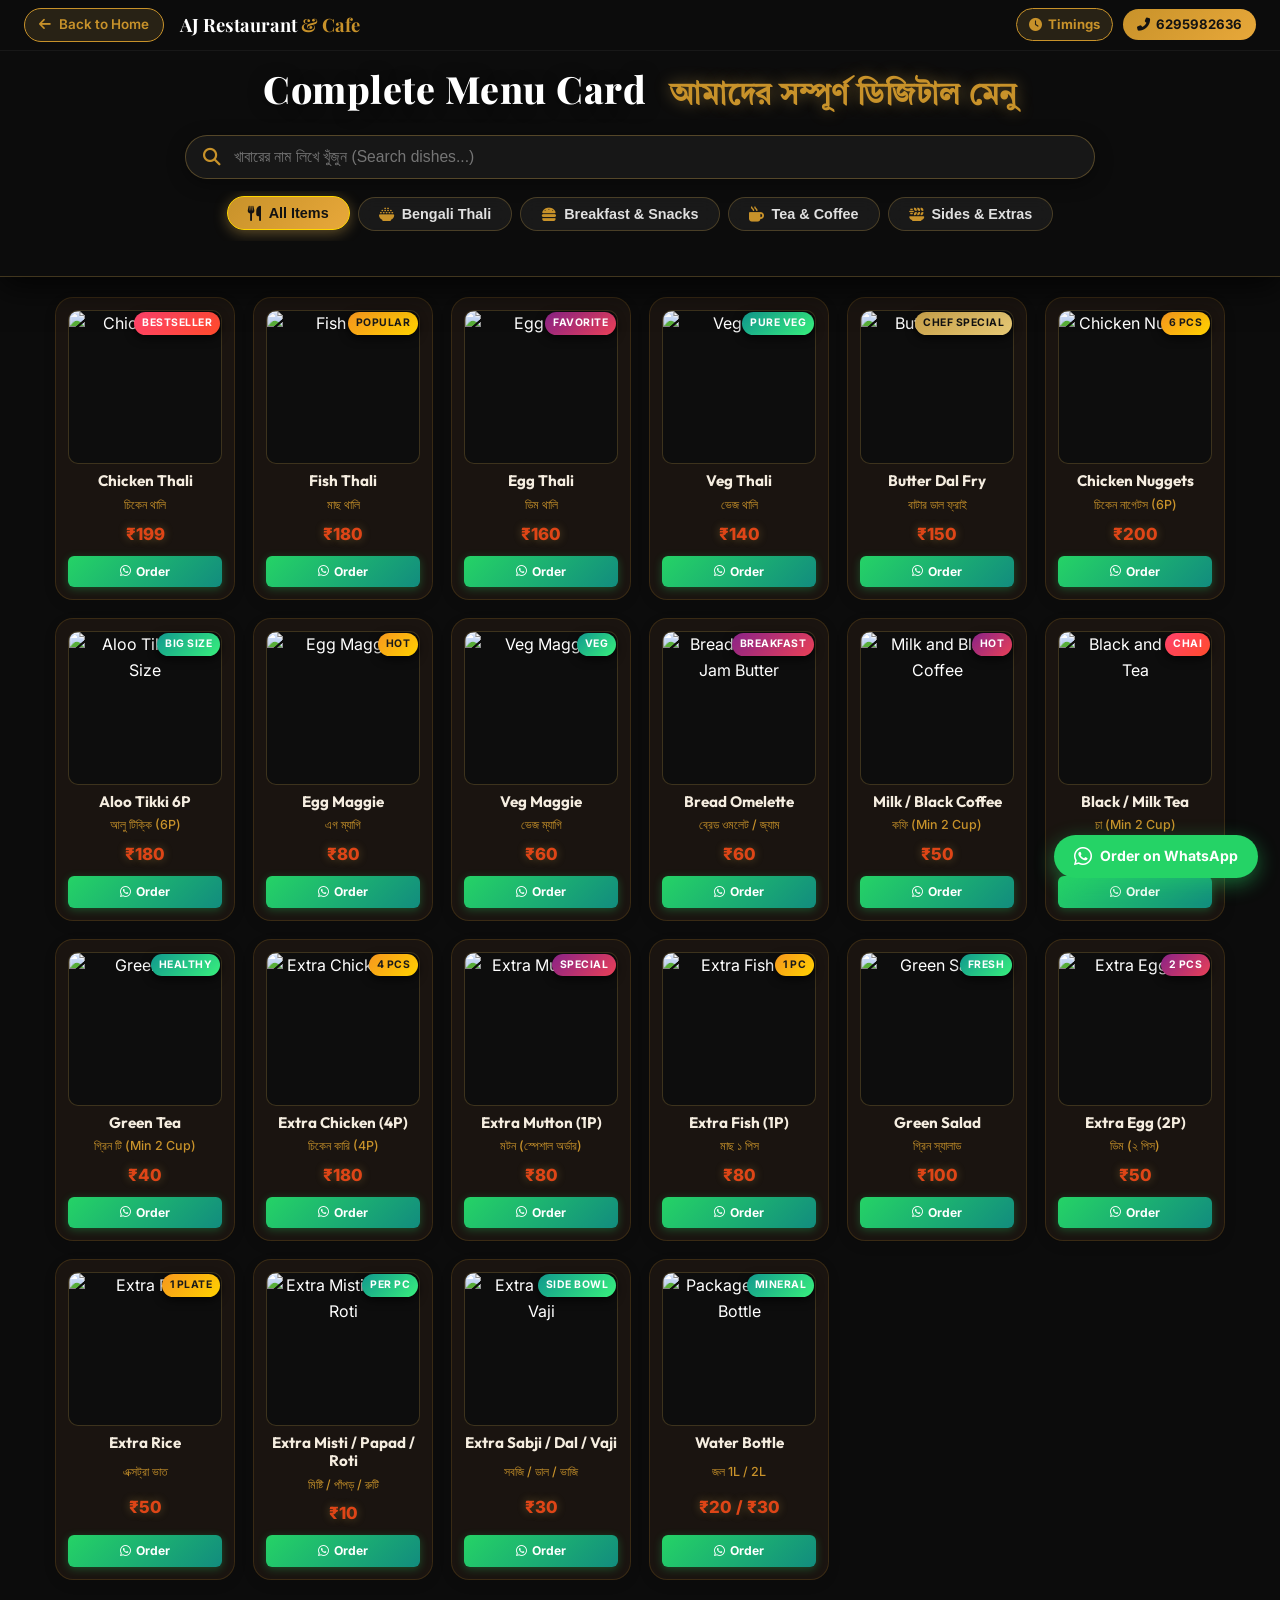
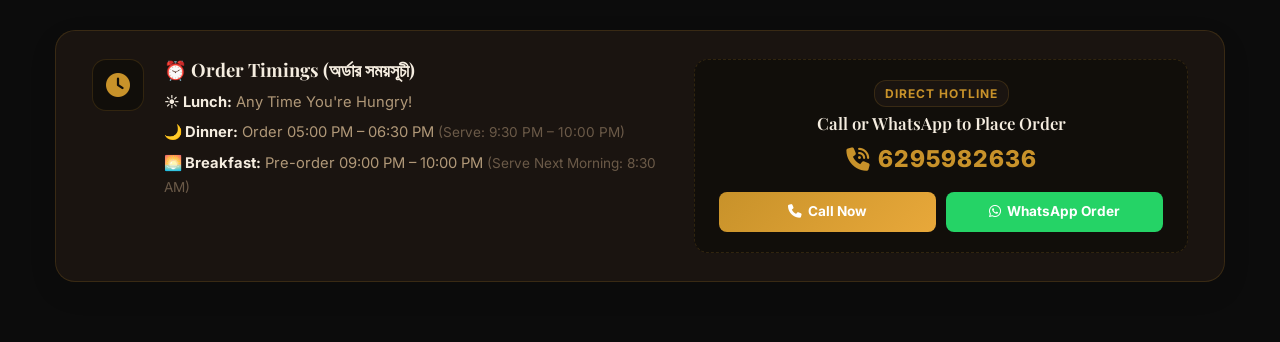
==== menu.html @ 8c66af3e "Update website content and assets - 2026-09-04 11:57:38" ====
﻿<!DOCTYPE html>
<html lang="bn">
<head>
    <meta charset="UTF-8">
    <meta name="viewport" content="width=device-width, initial-scale=1.0">
    <title>Full Menu Card | Mehuli's Kitchen| সম্পূর্ণ মেনু</title>
    
    <!-- Meta Descriptions & SEO -->
    <meta name="description" content="Explore the full digital menu of Mehuli's Kitchen. Bengali Thalis, Snacks, Tea, Coffee, Extras & Direct WhatsApp Ordering.">
    <meta name="theme-color" content="#c9a24b">
    
    <!-- Fonts -->
    <link rel="preconnect" href="https://fonts.googleapis.com">
    <link rel="preconnect" href="https://fonts.gstatic.com" crossorigin>
    <link href="https://fonts.googleapis.com/css2?family=Cinzel:wght@500;700;900&family=Inter:wght@300;400;500;600;700;800&family=Outfit:wght@400;500;600;700;800&family=Playfair+Display:ital,wght@0,600;0,700;0,900;1,600&family=Tiro+Bangla:ital@0;1&display=swap" rel="stylesheet">
    
    <!-- Font Awesome -->
    <link rel="stylesheet" href="https://cdnjs.cloudflare.com/ajax/libs/font-awesome/6.5.1/css/all.min.css">
    
    <!-- Main Style -->
    <link rel="stylesheet" href="styles.css">

    <style>
        /* Specific Styles for Compact Full Menu Page */
        .full-menu-page {
            background-color: #0c0c0c;
            color: #ffffff;
            min-height: 100vh;
        }

        /* Sticky Top Header Container (Nav + Hero + Search + Category Filter Tabs) */
        .sticky-menu-top-container {
            position: sticky;
            top: 0;
            z-index: 1000;
            background: rgba(13, 13, 13, 0.96);
            backdrop-filter: blur(20px);
            -webkit-backdrop-filter: blur(20px);
            border-bottom: 1.5px solid rgba(201, 162, 75, 0.28);
            box-shadow: 0 10px 30px rgba(0, 0, 0, 0.75);
        }

        .full-menu-nav {
            padding: 8px 24px;
            display: flex;
            align-items: center;
            justify-content: space-between;
            border-bottom: 1px solid rgba(255, 255, 255, 0.05);
        }

        .full-menu-nav-left {
            display: flex;
            align-items: center;
            gap: 16px;
        }

        .nav-back-btn {
            display: inline-flex;
            align-items: center;
            gap: 8px;
            background: rgba(201, 162, 75, 0.15);
            border: 1px solid var(--accent-gold);
            color: var(--accent-gold);
            padding: 5px 14px;
            border-radius: 25px;
            text-decoration: none;
            font-weight: 600;
            font-size: 0.84rem;
            transition: all 0.3s ease;
        }

        .nav-back-btn:hover {
            background: var(--accent-gold);
            color: #121212;
            transform: translateX(-3px);
            box-shadow: 0 0 15px rgba(201, 162, 75, 0.5);
        }

        .full-menu-logo-title {
            font-family: 'Playfair Display', serif;
            font-size: 1.15rem;
            font-weight: 700;
            color: #ffffff;
        }

        .full-menu-logo-title span {
            color: var(--accent-gold);
        }

        .full-menu-nav-right {
            display: flex;
            align-items: center;
            gap: 10px;
        }

        .nav-timing-btn {
            display: inline-flex;
            align-items: center;
            gap: 6px;
            background: rgba(201, 162, 75, 0.15);
            border: 1px solid var(--accent-gold);
            color: var(--accent-gold);
            padding: 5px 12px;
            border-radius: 25px;
            text-decoration: none;
            font-weight: 700;
            font-size: 0.82rem;
            transition: all 0.3s ease;
        }

        .nav-timing-btn:hover {
            background: var(--accent-gold);
            color: #121212;
            transform: translateY(-2px);
            box-shadow: 0 0 15px rgba(201, 162, 75, 0.5);
        }

        .nav-call-btn {
            display: inline-flex;
            align-items: center;
            gap: 6px;
            background: linear-gradient(135deg, var(--accent-gold), var(--accent-amber));
            color: #121212;
            padding: 5px 14px;
            border-radius: 25px;
            text-decoration: none;
            font-weight: 700;
            font-size: 0.82rem;
            transition: all 0.3s ease;
        }

        .nav-call-btn:hover {
            transform: translateY(-2px);
            box-shadow: 0 4px 15px rgba(201, 162, 75, 0.5);
        }

        /* Full Menu Hero Header (Enlarged & Prominent) */
        .full-menu-hero {
            text-align: center;
            padding: 14px 20px 10px;
            position: relative;
        }

        .full-menu-hero h1 {
            font-family: 'Playfair Display', serif;
            font-size: 2.35rem;
            font-weight: 800;
            color: #ffffff;
            margin-bottom: 0;
            line-height: 1.25;
            letter-spacing: 0.5px;
            text-shadow: 0 2px 15px rgba(0, 0, 0, 0.5);
        }

        .full-menu-hero h1 .bengali-heading {
            color: var(--accent-gold);
            display: inline-block;
            font-size: 1.85rem;
            margin-left: 14px;
            font-family: 'Tiro Bangla', serif;
            font-weight: 700;
            text-shadow: 0 0 16px rgba(201, 162, 75, 0.45);
        }

        .full-menu-hero p {
            display: none;
        }

        /* Search & Filter Controls (Spacious & Longer) */
        .menu-control-bar {
            max-width: 950px;
            margin: 0 auto;
            padding: 10px 20px 15px;
        }

        .search-box-wrapper {
            position: relative;
            margin-bottom: 12px;
        }

        .search-box-wrapper input {
            width: 100%;
            background: rgba(24, 24, 24, 0.96);
            border: 1.5px solid rgba(201, 162, 75, 0.35);
            padding: 12px 20px 12px 48px;
            border-radius: 30px;
            color: #ffffff;
            font-size: 0.98rem;
            outline: none;
            transition: all 0.3s ease;
            box-shadow: 0 4px 18px rgba(0, 0, 0, 0.4);
        }

        .search-box-wrapper input:focus {
            border-color: var(--accent-gold);
            box-shadow: 0 0 20px rgba(201, 162, 75, 0.45);
            background: rgba(32, 32, 32, 0.98);
        }

        .search-box-wrapper i {
            position: absolute;
            left: 18px;
            top: 50%;
            transform: translateY(-50%);
            color: var(--accent-gold);
            font-size: 1.1rem;
        }

        .menu-category-tabs {
            touch-action: pan-x pan-y;
            overscroll-behavior-x: contain;
            display: flex;
            justify-content: center;
            flex-wrap: wrap;
            gap: 10px;
            margin: 0;
        }

        .menu-tab-btn {
            background: rgba(30, 30, 30, 0.75);
            border: 1.5px solid rgba(201, 162, 75, 0.28);
            color: #e0e0e0;
            padding: 8px 20px;
            border-radius: 25px;
            font-size: 0.9rem;
            font-weight: 600;
            cursor: pointer;
            backdrop-filter: blur(8px);
            transition: all 0.25s ease;
            display: inline-flex;
            align-items: center;
            gap: 8px;
        }

        .menu-tab-btn i {
            color: var(--accent-gold);
            font-size: 0.95rem;
            transition: transform 0.3s ease;
        }

        .menu-tab-btn:hover {
            border-color: var(--accent-gold);
            color: #ffffff;
            background: rgba(201, 162, 75, 0.18);
            transform: translateY(-2px);
            box-shadow: 0 4px 15px rgba(201, 162, 75, 0.25);
        }

        .menu-tab-btn.active {
            background: linear-gradient(135deg, var(--accent-gold), var(--accent-amber));
            border-color: #ffd700;
            color: #121212;
            box-shadow: 0 3px 14px rgba(201, 162, 75, 0.45);
            transform: translateY(-1px);
        }

        .menu-tab-btn.active i {
            color: #121212;
        }

        /* Compact Grid for Full Menu */
        .compact-menu-grid-container {
            max-width: 1200px;
            margin: 20px auto 50px;
            padding: 0 15px;
        }

        .compact-grid {
            display: grid;
            grid-template-columns: repeat(auto-fill, minmax(180px, 1fr));
            gap: 18px;
        }

        /* Food Card styles matching index.html */
        .compact-grid .food-menu-card {
            flex: initial;
            width: 100%;
            animation: floatMenuItem 4.5s ease-in-out infinite alternate;
        }

        .compact-grid .food-menu-card.hidden {
            display: none !important;
        }

        /* No Results Message */
        #no-results-msg {
            text-align: center;
            padding: 50px 20px;
            font-size: 1.1rem;
            color: var(--accent-gold);
            display: none;
            grid-column: 1 / -1;
        }

        /* Floating Order Quick Dial */
        .floating-order-btn {
            position: fixed;
            bottom: 22px;
            right: 22px;
            z-index: 999;
            display: flex;
            align-items: center;
            gap: 8px;
            background: #25D366;
            color: #ffffff;
            padding: 10px 20px;
            border-radius: 35px;
            text-decoration: none;
            font-weight: 700;
            font-size: 0.88rem;
            box-shadow: 0 6px 20px rgba(37, 211, 102, 0.45);
            transition: all 0.3s ease;
            animation: pulseOrderBtn 2.5s infinite;
        }

        .floating-order-btn:hover {
            background: #1ebc59;
            transform: scale(1.06);
            box-shadow: 0 8px 25px rgba(37, 211, 102, 0.65);
        }

        @keyframes pulseOrderBtn {
            0%, 100% { transform: scale(1); }
            50% { transform: scale(1.04); }
        }

        @media (max-width: 600px) {
            .full-menu-nav {
                padding: 8px 12px;
            }
            .nav-back-btn span {
                display: none;
            }
            .full-menu-logo-title {
                font-size: 1.05rem;
            }
            .nav-timing-btn {
                padding: 4px 8px;
                font-size: 0.76rem;
            }
            .nav-timing-btn span {
                display: none;
            }
            .nav-call-btn {
                padding: 4px 10px;
                font-size: 0.76rem;
            }
            .full-menu-hero {
                padding: 10px 10px 4px;
            }
            .full-menu-hero h1 {
                font-size: 1.65rem;
            }
            .full-menu-hero h1 .bengali-heading {
                font-size: 1.35rem;
                display: block;
                margin-left: 0;
                margin-top: 4px;
            }
            .menu-control-bar {
                padding: 6px 12px 10px;
            }
            .search-box-wrapper {
                margin-bottom: 8px;
            }
            .search-box-wrapper input {
                padding: 9px 16px 9px 38px;
                font-size: 0.88rem;
                border-radius: 25px;
            }
            .search-box-wrapper i {
                left: 14px;
                font-size: 0.95rem;
            }
            .menu-category-tabs {
            touch-action: pan-x pan-y;
            overscroll-behavior-x: contain;
                gap: 6px;
                overflow-x: auto;
                flex-wrap: nowrap;
                justify-content: flex-start;
                padding-bottom: 4px;
                -webkit-overflow-scrolling: touch;
            }
            .menu-tab-btn {
                padding: 6px 14px;
                font-size: 0.8rem;
                border-radius: 20px;
                white-space: nowrap;
                flex-shrink: 0;
            }
            .compact-grid {
                grid-template-columns: repeat(2, 1fr);
                gap: 10px;
            }
            .compact-grid .food-menu-card {
                padding: 8px;
            }
            .food-title {
                font-size: 0.86rem;
            }
            .bengali-title {
                font-size: 0.72rem;
            }
            .food-price {
                font-size: 0.95rem;
            }
            .food-order-btn {
                padding: 5px 8px;
                font-size: 0.72rem;
            }
        }
    </style>
</head>
<body class="full-menu-page">

    <!-- Sticky Top Header (Navbar + Hero Title + Search Box + Filter Tabs) -->
    <div class="sticky-menu-top-container">
        <!-- Top Navigation Bar -->
        <nav class="full-menu-nav">
            <div class="full-menu-nav-left">
                <a href="index.html" class="nav-back-btn" title="Go back to Home Page">
                    <i class="fas fa-arrow-left"></i> <span>Back to Home</span>
                </a>
                <div class="full-menu-logo-title">
                    AJ Restaurant <span>& Cafe</span>
                </div>
            </div>
            <div class="full-menu-nav-right">
                <a href="#order-timings" class="nav-timing-btn" id="nav-timing-toggle-btn" title="Order Timings (অর্ডার সময়সূচী)">
                    <i class="fas fa-clock" id="nav-timing-icon"></i> <span id="nav-timing-text">Timings</span>
                </a>
                <a href="tel:6295982636" class="nav-call-btn">
                    <i class="fas fa-phone-alt"></i> <span>6295982636</span>
                </a>
            </div>
        </nav>

        <!-- Hero Header -->
        <header class="full-menu-hero">
            <h1>Complete Menu Card <span class="bengali-heading">আমাদের সম্পূর্ণ ডিজিটাল মেনু</span></h1>
        </header>

        <!-- Search Bar & Category Filter Tabs -->
        <div class="menu-control-bar">
            <div class="search-box-wrapper">
                <i class="fas fa-search"></i>
                <input type="text" id="menu-search-input" placeholder="খাবারের নাম লিখে খুঁজুন (Search dishes...)" autocomplete="off">
            </div>

            <div class="menu-category-tabs">
                <button class="menu-tab-btn active" data-category="all">
                    <i class="fas fa-utensils"></i> All Items
                </button>
                <button class="menu-tab-btn" data-category="thali">
                    <i class="fas fa-bowl-rice"></i> Bengali Thali
                </button>
                <button class="menu-tab-btn" data-category="snacks">
                    <i class="fas fa-burger"></i> Breakfast & Snacks
                </button>
                <button class="menu-tab-btn" data-category="beverages">
                    <i class="fas fa-mug-hot"></i> Tea & Coffee
                </button>
                <button class="menu-tab-btn" data-category="extras">
                    <i class="fas fa-plate-wheat"></i> Sides & Extras
                </button>
            </div>
        </div>
    </div>

    <!-- Compact Full Menu Grid -->
    <main class="compact-menu-grid-container">
        <div class="compact-grid" id="full-menu-grid">

            <!-- 1. Chicken Thali -->
            <div class="food-menu-card" data-category="thali" data-keywords="chicken thali murgi murgir mangsho rice dal sabji thali">
                <div class="food-card-badge bestseller">Bestseller</div>
                <div class="food-card-img-box">
                    <img src="assets/menu_chicken_thali.webp" alt="Chicken Thali" loading="lazy">
                </div>
                <div class="food-card-body">
                    <h3 class="food-title">Chicken Thali</h3>
                    <span class="bengali-title">চিকেন থালি</span>
                    <span class="food-price">₹199</span>
                    <a href="https://wa.me/919804780618?text=Hi%20AJ%20Restaurant,%20I%20want%20to%20order%20Chicken%20Thali%20(₹199)" target="_blank" class="food-order-btn">
                        <i class="fab fa-whatsapp"></i> Order
                    </a>
                </div>
            </div>

            <!-- 2. Fish Thali -->
            <div class="food-menu-card" data-category="thali" data-keywords="fish thali macher thali mach jhol rui katla rice dal thali">
                <div class="food-card-badge popular">Popular</div>
                <div class="food-card-img-box">
                    <img src="assets/menu_fish_thali.webp" alt="Fish Thali" loading="lazy">
                </div>
                <div class="food-card-body">
                    <h3 class="food-title">Fish Thali</h3>
                    <span class="bengali-title">মাছ থালি</span>
                    <span class="food-price">₹180</span>
                    <a href="https://wa.me/919804780618?text=Hi%20AJ%20Restaurant,%20I%20want%20to%20order%20Fish%20Thali%20(₹180)" target="_blank" class="food-order-btn">
                        <i class="fab fa-whatsapp"></i> Order
                    </a>
                </div>
            </div>

            <!-- 3. Egg Thali -->
            <div class="food-menu-card" data-category="thali" data-keywords="egg thali dimer thali dim kosha rice dal thali">
                <div class="food-card-badge special">Favorite</div>
                <div class="food-card-img-box">
                    <img src="assets/menu_egg_thali.webp" alt="Egg Thali" loading="lazy">
                </div>
                <div class="food-card-body">
                    <h3 class="food-title">Egg Thali</h3>
                    <span class="bengali-title">ডিম থালি</span>
                    <span class="food-price">₹160</span>
                    <a href="https://wa.me/919804780618?text=Hi%20AJ%20Restaurant,%20I%20want%20to%20order%20Egg%20Thali%20(₹160)" target="_blank" class="food-order-btn">
                        <i class="fab fa-whatsapp"></i> Order
                    </a>
                </div>
            </div>

            <!-- 4. Veg Thali -->
            <div class="food-menu-card" data-category="thali" data-keywords="veg thali niramish thali paneer dal sabji rice mishti doi">
                <div class="food-card-badge pure-veg">Pure Veg</div>
                <div class="food-card-img-box">
                    <img src="assets/menu_veg_thali.webp" alt="Veg Thali" loading="lazy">
                </div>
                <div class="food-card-body">
                    <h3 class="food-title">Veg Thali</h3>
                    <span class="bengali-title">ভেজ থালি</span>
                    <span class="food-price">₹140</span>
                    <a href="https://wa.me/919804780618?text=Hi%20AJ%20Restaurant,%20I%20want%20to%20order%20Veg%20Thali%20(₹140)" target="_blank" class="food-order-btn">
                        <i class="fab fa-whatsapp"></i> Order
                    </a>
                </div>
            </div>

            <!-- 5. Butter Dal Fry -->
            <div class="food-menu-card" data-category="extras" data-keywords="butter dal fry yellow dal tadka veg">
                <div class="food-card-badge chef">Chef Special</div>
                <div class="food-card-img-box">
                    <img src="assets/menu_butter_dal_fry.webp" alt="Butter Dal Fry" loading="lazy">
                </div>
                <div class="food-card-body">
                    <h3 class="food-title">Butter Dal Fry</h3>
                    <span class="bengali-title">বাটার ডাল ফ্রাই</span>
                    <span class="food-price">₹150</span>
                    <a href="https://wa.me/919804780618?text=Hi%20AJ%20Restaurant,%20I%20want%20to%20order%20Butter%20Dal%20Fry%20(₹150)" target="_blank" class="food-order-btn">
                        <i class="fab fa-whatsapp"></i> Order
                    </a>
                </div>
            </div>

            <!-- 6. Chicken Nuggets (6P) -->
            <div class="food-menu-card" data-category="snacks" data-keywords="chicken nuggets 6p fried snacks non-veg">
                <div class="food-card-badge popular">6 Pcs</div>
                <div class="food-card-img-box">
                    <img src="assets/menu_chicken_nuggets.webp" alt="Chicken Nuggets" loading="lazy">
                </div>
                <div class="food-card-body">
                    <h3 class="food-title">Chicken Nuggets</h3>
                    <span class="bengali-title">চিকেন নাগেটস (6P)</span>
                    <span class="food-price">₹200</span>
                    <a href="https://wa.me/919804780618?text=Hi%20AJ%20Restaurant,%20I%20want%20to%20order%20Chicken%20Nuggets%20(₹200)" target="_blank" class="food-order-btn">
                        <i class="fab fa-whatsapp"></i> Order
                    </a>
                </div>
            </div>

            <!-- 7. Aloo Tikki Big Size (6P) -->
            <div class="food-menu-card" data-category="snacks" data-keywords="aloo tikki potato cutlet snacks big size veg">
                <div class="food-card-badge pure-veg">Big Size</div>
                <div class="food-card-img-box">
                    <img src="assets/menu_aloo_tikki.webp" alt="Aloo Tikki Big Size" loading="lazy">
                </div>
                <div class="food-card-body">
                    <h3 class="food-title">Aloo Tikki 6P</h3>
                    <span class="bengali-title">আলু টিক্কি (6P)</span>
                    <span class="food-price">₹180</span>
                    <a href="https://wa.me/919804780618?text=Hi%20AJ%20Restaurant,%20I%20want%20to%20order%20Aloo%20Tikki%20(₹180)" target="_blank" class="food-order-btn">
                        <i class="fab fa-whatsapp"></i> Order
                    </a>
                </div>
            </div>

            <!-- 8. Egg Maggie -->
            <div class="food-menu-card" data-category="snacks" data-keywords="egg maggie noodles masala snacks">
                <div class="food-card-badge popular">Hot</div>
                <div class="food-card-img-box">
                    <img src="assets/menu_egg_maggie.webp" alt="Egg Maggie" loading="lazy">
                </div>
                <div class="food-card-body">
                    <h3 class="food-title">Egg Maggie</h3>
                    <span class="bengali-title">এগ ম্যাগি</span>
                    <span class="food-price">₹80</span>
                    <a href="https://wa.me/919804780618?text=Hi%20AJ%20Restaurant,%20I%20want%20to%20order%20Egg%20Maggie%20(₹80)" target="_blank" class="food-order-btn">
                        <i class="fab fa-whatsapp"></i> Order
                    </a>
                </div>
            </div>

            <!-- 9. Veg Maggie -->
            <div class="food-menu-card" data-category="snacks" data-keywords="veg maggie masala noodles snacks vegetarian">
                <div class="food-card-badge pure-veg">Veg</div>
                <div class="food-card-img-box">
                    <img src="assets/menu_egg_maggie.webp" alt="Veg Maggie" loading="lazy">
                </div>
                <div class="food-card-body">
                    <h3 class="food-title">Veg Maggie</h3>
                    <span class="bengali-title">ভেজ ম্যাগি</span>
                    <span class="food-price">₹60</span>
                    <a href="https://wa.me/919804780618?text=Hi%20AJ%20Restaurant,%20I%20want%20to%20order%20Veg%20Maggie%20(₹60)" target="_blank" class="food-order-btn">
                        <i class="fab fa-whatsapp"></i> Order
                    </a>
                </div>
            </div>

            <!-- 10. Bread Omelette / Jam / Butter -->
            <div class="food-menu-card" data-category="snacks" data-keywords="bread omelette jam butter breakfast toast egg">
                <div class="food-card-badge special">Breakfast</div>
                <div class="food-card-img-box">
                    <img src="assets/menu6.webp" alt="Bread Omelette Jam Butter" loading="lazy">
                </div>
                <div class="food-card-body">
                    <h3 class="food-title">Bread Omelette</h3>
                    <span class="bengali-title">ব্রেড ওমলেট / জ্যাম</span>
                    <span class="food-price">₹60</span>
                    <a href="https://wa.me/919804780618?text=Hi%20AJ%20Restaurant,%20I%20want%20to%20order%20Bread%20Omelette%20(₹60)" target="_blank" class="food-order-btn">
                        <i class="fab fa-whatsapp"></i> Order
                    </a>
                </div>
            </div>

            <!-- 11. Milk / Black Coffee -->
            <div class="food-menu-card" data-category="beverages" data-keywords="coffee milk coffee black coffee hot drink beverages espresso">
                <div class="food-card-badge special">Hot</div>
                <div class="food-card-img-box">
                    <img src="assets/menu_tea_coffee.webp" alt="Milk and Black Coffee" loading="lazy">
                </div>
                <div class="food-card-body">
                    <h3 class="food-title">Milk / Black Coffee</h3>
                    <span class="bengali-title">কফি (Min 2 Cup)</span>
                    <span class="food-price">₹50</span>
                    <a href="https://wa.me/919804780618?text=Hi%20AJ%20Restaurant,%20I%20want%20to%20order%20Coffee" target="_blank" class="food-order-btn">
                        <i class="fab fa-whatsapp"></i> Order
                    </a>
                </div>
            </div>

            <!-- 12. Black / Milk Tea -->
            <div class="food-menu-card" data-category="beverages" data-keywords="tea chai milk tea black tea masala chai beverage">
                <div class="food-card-badge bestseller">Chai</div>
                <div class="food-card-img-box">
                    <img src="assets/menu_tea_coffee.webp" alt="Black and Milk Tea" loading="lazy">
                </div>
                <div class="food-card-body">
                    <h3 class="food-title">Black / Milk Tea</h3>
                    <span class="bengali-title">চা (Min 2 Cup)</span>
                    <span class="food-price">₹25</span>
                    <a href="https://wa.me/919804780618?text=Hi%20AJ%20Restaurant,%20I%20want%20to%20order%20Tea" target="_blank" class="food-order-btn">
                        <i class="fab fa-whatsapp"></i> Order
                    </a>
                </div>
            </div>

            <!-- 13. Green Tea -->
            <div class="food-menu-card" data-category="beverages" data-keywords="green tea healthy detox hot beverage">
                <div class="food-card-badge pure-veg">Healthy</div>
                <div class="food-card-img-box">
                    <img src="assets/menu_tea_coffee.webp" alt="Green Tea" loading="lazy">
                </div>
                <div class="food-card-body">
                    <h3 class="food-title">Green Tea</h3>
                    <span class="bengali-title">গ্রিন টি (Min 2 Cup)</span>
                    <span class="food-price">₹40</span>
                    <a href="https://wa.me/919804780618?text=Hi%20AJ%20Restaurant,%20I%20want%20to%20order%20Green%20Tea" target="_blank" class="food-order-btn">
                        <i class="fab fa-whatsapp"></i> Order
                    </a>
                </div>
            </div>

            <!-- 14. Extra Chicken (4P) -->
            <div class="food-menu-card" data-category="extras" data-keywords="extra chicken 4p murgir mangsho chicken curry side non-veg">
                <div class="food-card-badge popular">4 Pcs</div>
                <div class="food-card-img-box">
                    <img src="assets/menu_chicken_thali.webp" alt="Extra Chicken 4P" loading="lazy">
                </div>
                <div class="food-card-body">
                    <h3 class="food-title">Extra Chicken (4P)</h3>
                    <span class="bengali-title">চিকেন কারি (4P)</span>
                    <span class="food-price">₹180</span>
                    <a href="https://wa.me/919804780618?text=Hi%20AJ%20Restaurant,%20I%20want%20to%20order%20Extra%20Chicken%204P%20(₹180)" target="_blank" class="food-order-btn">
                        <i class="fab fa-whatsapp"></i> Order
                    </a>
                </div>
            </div>

            <!-- 15. Extra Mutton (1P - Special Order) -->
            <div class="food-menu-card" data-category="extras" data-keywords="extra mutton 1p khasi mangsho mutton kosha special non-veg">
                <div class="food-card-badge special">Special</div>
                <div class="food-card-img-box">
                    <img src="assets/menu3.webp" alt="Extra Mutton 1P" loading="lazy">
                </div>
                <div class="food-card-body">
                    <h3 class="food-title">Extra Mutton (1P)</h3>
                    <span class="bengali-title">মটন (স্পেশাল অর্ডার)</span>
                    <span class="food-price">₹80</span>
                    <a href="https://wa.me/919804780618?text=Hi%20AJ%20Restaurant,%20I%20want%20to%20order%20Extra%20Mutton%20(₹80)" target="_blank" class="food-order-btn">
                        <i class="fab fa-whatsapp"></i> Order
                    </a>
                </div>
            </div>

            <!-- 16. Extra Fish (1P) -->
            <div class="food-menu-card" data-category="extras" data-keywords="extra fish 1p macher jhol rui katla side non-veg">
                <div class="food-card-badge popular">1 Pc</div>
                <div class="food-card-img-box">
                    <img src="assets/menu_fish_thali.webp" alt="Extra Fish 1P" loading="lazy">
                </div>
                <div class="food-card-body">
                    <h3 class="food-title">Extra Fish (1P)</h3>
                    <span class="bengali-title">মাছ ১ পিস</span>
                    <span class="food-price">₹80</span>
                    <a href="https://wa.me/919804780618?text=Hi%20AJ%20Restaurant,%20I%20want%20to%20order%20Extra%20Fish%20(₹80)" target="_blank" class="food-order-btn">
                        <i class="fab fa-whatsapp"></i> Order
                    </a>
                </div>
            </div>

            <!-- 17. Green Salad -->
            <div class="food-menu-card" data-category="extras" data-keywords="green salad cucumber tomato onion lemon salad veg">
                <div class="food-card-badge pure-veg">Fresh</div>
                <div class="food-card-img-box">
                    <img src="assets/menu_veg_thali.webp" alt="Green Salad" loading="lazy">
                </div>
                <div class="food-card-body">
                    <h3 class="food-title">Green Salad</h3>
                    <span class="bengali-title">গ্রিন স্যালাড</span>
                    <span class="food-price">₹100</span>
                    <a href="https://wa.me/919804780618?text=Hi%20AJ%20Restaurant,%20I%20want%20to%20order%20Green%20Salad%20(₹100)" target="_blank" class="food-order-btn">
                        <i class="fab fa-whatsapp"></i> Order
                    </a>
                </div>
            </div>

            <!-- 18. Extra Egg (2P) -->
            <div class="food-menu-card" data-category="extras" data-keywords="extra egg 2p dim egg curry side non-veg">
                <div class="food-card-badge special">2 Pcs</div>
                <div class="food-card-img-box">
                    <img src="assets/menu_egg_thali.webp" alt="Extra Egg 2P" loading="lazy">
                </div>
                <div class="food-card-body">
                    <h3 class="food-title">Extra Egg (2P)</h3>
                    <span class="bengali-title">ডিম (২ পিস)</span>
                    <span class="food-price">₹50</span>
                    <a href="https://wa.me/919804780618?text=Hi%20AJ%20Restaurant,%20I%20want%20to%20order%20Extra%20Egg%202P%20(₹50)" target="_blank" class="food-order-btn">
                        <i class="fab fa-whatsapp"></i> Order
                    </a>
                </div>
            </div>

            <!-- 19. Extra Rice -->
            <div class="food-menu-card" data-category="extras" data-keywords="extra rice bhat rice portion veg side">
                <div class="food-card-badge popular">1 Plate</div>
                <div class="food-card-img-box">
                    <img src="assets/menu_veg_thali.webp" alt="Extra Rice" loading="lazy">
                </div>
                <div class="food-card-body">
                    <h3 class="food-title">Extra Rice</h3>
                    <span class="bengali-title">এক্সট্রা ভাত</span>
                    <span class="food-price">₹50</span>
                    <a href="https://wa.me/919804780618?text=Hi%20AJ%20Restaurant,%20I%20want%20to%20order%20Extra%20Rice%20(₹50)" target="_blank" class="food-order-btn">
                        <i class="fab fa-whatsapp"></i> Order
                    </a>
                </div>
            </div>

            <!-- 20. Extra Misti / Papad / Roti -->
            <div class="food-menu-card" data-category="extras" data-keywords="extra misti papad roti sweet flatbread side">
                <div class="food-card-badge pure-veg">Per Pc</div>
                <div class="food-card-img-box">
                    <img src="assets/menu2.webp" alt="Extra Misti Papad Roti" loading="lazy">
                </div>
                <div class="food-card-body">
                    <h3 class="food-title">Extra Misti / Papad / Roti</h3>
                    <span class="bengali-title">মিষ্টি / পাঁপড় / রুটি</span>
                    <span class="food-price">₹10</span>
                    <a href="https://wa.me/919804780618?text=Hi%20AJ%20Restaurant,%20I%20want%20to%20order%20Extra%20Misti%20Papad%20Roti%20(₹10)" target="_blank" class="food-order-btn">
                        <i class="fab fa-whatsapp"></i> Order
                    </a>
                </div>
            </div>

            <!-- 21. Extra Sabji / Dal / Vaji -->
            <div class="food-menu-card" data-category="extras" data-keywords="extra sabji dal vaji butter dal fry veg side">
                <div class="food-card-badge pure-veg">Side Bowl</div>
                <div class="food-card-img-box">
                    <img src="assets/menu_butter_dal_fry.webp" alt="Extra Sabji Dal Vaji" loading="lazy">
                </div>
                <div class="food-card-body">
                    <h3 class="food-title">Extra Sabji / Dal / Vaji</h3>
                    <span class="bengali-title">সবজি / ডাল / ভাজি</span>
                    <span class="food-price">₹30</span>
                    <a href="https://wa.me/919804780618?text=Hi%20AJ%20Restaurant,%20I%20want%20to%20order%20Extra%20Sabji%20Dal%20Vaji%20(₹30)" target="_blank" class="food-order-btn">
                        <i class="fab fa-whatsapp"></i> Order
                    </a>
                </div>
            </div>

            <!-- 20. Packaged Water Bottle (1L / 2L) -->
            <div class="food-menu-card" data-category="beverages" data-keywords="water bottle 1l 2l mineral water drink">
                <div class="food-card-badge pure-veg">Mineral</div>
                <div class="food-card-img-box">
                    <img src="assets/menu5.webp" alt="Packaged Water Bottle" loading="lazy">
                </div>
                <div class="food-card-body">
                    <h3 class="food-title">Water Bottle</h3>
                    <span class="bengali-title">জল 1L / 2L</span>
                    <span class="food-price">₹20 / ₹30</span>
                    <a href="https://wa.me/919804780618?text=Hi%20AJ%20Restaurant,%20I%20want%20to%20order%20Water%20Bottle" target="_blank" class="food-order-btn">
                        <i class="fab fa-whatsapp"></i> Order
                    </a>
                </div>
            </div>

        </div>

        <!-- No Results Fallback -->
        <div id="no-results-msg">
            <i class="fas fa-search" style="font-size: 2.5rem; margin-bottom: 12px; display: block;"></i>
            <p>আপনার খোঁজা অনুযায়ী কোনো খাবার পাওয়া যায়নি। অন্য কিছু লিখে খুঁজুন।</p>
        </div>
    </main>

    <!-- Order Timings Banner -->
    <div id="order-timings" style="max-width: 1200px; margin: 0 auto 60px; padding: 0 15px; scroll-margin-top: 170px;">
        <div class="order-info-banner glassmorphism">
            <div class="order-timing-card">
                <div class="timing-icon"><i class="fas fa-clock"></i></div>
                <div class="timing-details">
                    <h4>⏰ Order Timings (অর্ডার সময়সূচী)</h4>
                    <ul>
                        <li><strong>☀️ Lunch:</strong> Any Time You're Hungry!</li>
                        <li><strong>🌙 Dinner:</strong> Order 05:00 PM – 06:30 PM <span class="serve-time">(Serve: 9:30 PM – 10:00 PM)</span></li>
                        <li><strong>🌅 Breakfast:</strong> Pre-order 09:00 PM – 10:00 PM <span class="serve-time">(Serve Next Morning: 8:30 AM)</span></li>
                    </ul>
                </div>
            </div>
            
            <div class="order-call-box">
                <div class="call-badge">Direct Hotline</div>
                <h3>Call or WhatsApp to Place Order</h3>
                <a href="tel:6295982636" class="order-phone-link">
                    <i class="fas fa-phone-volume"></i> 6295982636
                </a>
                <div class="quick-action-btns">
                    <a href="tel:6295982636" class="direct-call-btn">
                        <i class="fas fa-phone"></i> Call Now
                    </a>
                    <a href="https://wa.me/919804780618?text=Hello%20AJ%20Restaurant,%20I%20want%20to%20place%20an%20order!" target="_blank" class="direct-wp-btn">
                        <i class="fab fa-whatsapp"></i> WhatsApp Order
                    </a>
                </div>
            </div>
        </div>
    </div>

    <!-- Floating Direct WhatsApp Button -->
    <a href="https://wa.me/919804780618?text=Hello%20AJ%20Restaurant,%20I%20want%20to%20order%20food!" target="_blank" class="floating-order-btn" title="Direct WhatsApp Order">
        <i class="fab fa-whatsapp" style="font-size: 1.3rem;"></i> <span>Order on WhatsApp</span>
    </a>

    <!-- JavaScript for Live Search & Category Filtering -->
    <script>
        document.addEventListener('DOMContentLoaded', () => {
            const searchInput = document.getElementById('menu-search-input');
            const categoryTabs = document.querySelectorAll('.menu-tab-btn');
            const foodCards = document.querySelectorAll('.food-menu-card');
            const noResultsMsg = document.getElementById('no-results-msg');

            let activeCategory = 'all';

            function filterMenu() {
                const query = searchInput.value.toLowerCase().trim();
                let visibleCount = 0;

                foodCards.forEach(card => {
                    const cardCategory = card.getAttribute('data-category');
                    const keywords = (card.getAttribute('data-keywords') || '') + ' ' + card.innerText.toLowerCase();

                    const matchesCategory = (activeCategory === 'all' || cardCategory === activeCategory);
                    const matchesSearch = query === '' || keywords.includes(query);

                    if (matchesCategory && matchesSearch) {
                        card.classList.remove('hidden');
                        visibleCount++;
                    } else {
                        card.classList.add('hidden');
                    }
                });

                if (visibleCount === 0) {
                    noResultsMsg.style.display = 'block';
                } else {
                    noResultsMsg.style.display = 'none';
                }
            }

            // Category Tab Clicks
            categoryTabs.forEach(tab => {
                tab.addEventListener('click', () => {
                    categoryTabs.forEach(t => t.classList.remove('active'));
                    tab.classList.add('active');
                    activeCategory = tab.getAttribute('data-category');
                    const tabsContainer = tab.closest('.menu-category-tabs');
                    if (tabsContainer) {
                        const targetScroll = tab.offsetLeft - (tabsContainer.clientWidth / 2) + (tab.offsetWidth / 2);
                        tabsContainer.scrollTo({ left: targetScroll, behavior: 'smooth' });
                    }
                    filterMenu();
                });
            });

            // Search Input Live Filter
            searchInput.addEventListener('input', () => {
                filterMenu();
            });

            // ============================================================
            // TWO-WAY TOGGLE SCROLL (Click to go to Timings, Click again to go to Top)
            // ============================================================
            const timingToggleBtn = document.getElementById('nav-timing-toggle-btn');
            const timingIcon = document.getElementById('nav-timing-icon');
            const timingText = document.getElementById('nav-timing-text');
            const orderTimingsSection = document.getElementById('order-timings');

            function isNearTimingsSection() {
                if (!orderTimingsSection) return false;
                const rect = orderTimingsSection.getBoundingClientRect();
                return rect.top <= window.innerHeight * 0.75;
            }

            if (timingToggleBtn && orderTimingsSection) {
                timingToggleBtn.addEventListener('click', (e) => {
                    e.preventDefault();
                    if (isNearTimingsSection()) {
                        // If already at Timings section -> Smoothly scroll back to TOP
                        window.scrollTo({ top: 0, behavior: 'smooth' });
                    } else {
                        // Smoothly scroll DOWN to Order Timings section
                        orderTimingsSection.scrollIntoView({ behavior: 'smooth', block: 'start' });
                    }
                });

                // Dynamically update button icon/text when user scrolls near timings
                window.addEventListener('scroll', () => {
                    if (isNearTimingsSection()) {
                        timingToggleBtn.classList.add('at-bottom');
                        if (timingIcon) timingIcon.className = 'fas fa-arrow-up';
                        if (timingText) timingText.innerText = 'Top';
                        timingToggleBtn.title = 'Scroll back to Top (উপরে ফিরে যান)';
                    } else {
                        timingToggleBtn.classList.remove('at-bottom');
                        if (timingIcon) timingIcon.className = 'fas fa-clock';
                        if (timingText) timingText.innerText = 'Timings';
                        timingToggleBtn.title = 'Order Timings (অর্ডার সময়সূচী)';
                    }
                }, { passive: true });
            }
        });
    </script>
</body>
</html>
---- styles.css ----
﻿/* ============================================================
   MEHULI'S KITCHEN — Modern Restaurant Theme
   ============================================================ */

@import url('https://fonts.googleapis.com/css2?family=Playfair+Display:wght@400;600;700;800&family=Inter:wght@300;400;500;600&family=Outfit:wght@300;400;600;800&display=swap');

/* ---- CSS Variables ---- */
:root {
    --bg-deep:       #0a0705;
    --bg-dark:       #110e0a;
    --bg-card:       #1a1410;
    --bg-card2:      #211a13;
    --accent-gold:   #c8922a;
    --accent-amber:  #e8a83a;
    --accent-light:  #f5c96a;
    --accent-red:    #de4517;
    --accent-warm:   #ff8b60;
    --text-primary:  #f5ede0;
    --text-secondary:#b09878;
    --text-muted:    #6b5a48;
    --glass-bg:      rgba(200, 146, 42, 0.05);
    --glass-border:  rgba(200, 146, 42, 0.18);
    --glass-shadow:  0 8px 40px rgba(0, 0, 0, 0.6);
    --glow-gold:     0 0 25px rgba(200, 146, 42, 0.3);
    --radius-sm:     8px;
    --radius-md:     16px;
    --radius-lg:     24px;
    --transition:    all 0.4s cubic-bezier(0.4, 0, 0.2, 1);
}

/* ---- Reset ---- */
*, *::before, *::after {
    margin: 0;
    padding: 0;
    box-sizing: border-box;
}

html {
    scroll-behavior: smooth;
}

body {
    font-family: 'Inter', sans-serif;
    background-color: var(--bg-deep);
    color: var(--text-primary);
    overflow-x: hidden;
    line-height: 1.6;
}

body.no-scroll {
    overflow-y: hidden !important;
}

h1, h2, h3, h4 {
    font-family: 'Playfair Display', serif;
    line-height: 1.2;
}

/* ---- Custom Scrollbar ---- */
::-webkit-scrollbar          { width: 6px; }
::-webkit-scrollbar-track    { background: var(--bg-deep); }
::-webkit-scrollbar-thumb    { background: var(--accent-gold); border-radius: 3px; }
::-webkit-scrollbar-thumb:hover { background: var(--accent-amber); }

/* ============================================================
   NAVBAR
   ============================================================ */
.navbar {
    position: sticky;
    top: 0;
    margin: 0;
    width: 100%;
    padding: 0 5%;
    height: 72px;
    border-radius: 0;
    display: flex;
    justify-content: space-between;
    align-items: center;
    background: rgba(10, 7, 5, 0.92);
    backdrop-filter: blur(20px);
    -webkit-backdrop-filter: blur(20px);
    z-index: 1000;
    border-bottom: 1px solid rgba(200, 146, 42, 0.2);
    box-shadow: 0 4px 30px rgba(0, 0, 0, 0.5);
    transition: var(--transition);
}

.navbar-scrolled {
    height: 62px;
    background: rgba(10, 7, 5, 0.97);
    border-bottom-color: rgba(200, 146, 42, 0.35);
    box-shadow: 0 8px 40px rgba(0, 0, 0, 0.7), var(--glow-gold);
}

.logo-container {
    display: flex;
    align-items: center;
    gap: 0.75rem;
}

.logo-brand-img {
    height: 58px;
    width: auto;
    object-fit: contain;
    transition: var(--transition);
    filter: drop-shadow(0 0 8px rgba(200, 146, 42, 0.3));
}

.logo-brand-img:hover {
    transform: scale(1.04);
    filter: drop-shadow(0 0 14px rgba(200, 146, 42, 0.55));
}

.logo-text {
    font-size: 1.5rem;
    font-weight: 800;
    letter-spacing: 1px;
    background: linear-gradient(90deg, var(--accent-gold), var(--accent-amber));
    -webkit-background-clip: text;
    -webkit-text-fill-color: transparent;
    font-family: 'Outfit', sans-serif;
    animation: fadeHeaderBrand 10s ease-in-out infinite;
    display: inline-block;
    will-change: opacity, transform;
}

.logo-img {
    height: 52px;
    width: 52px;
    border-radius: 50%;
    object-fit: cover;
    border: 2px solid rgba(200, 146, 42, 0.4);
    box-shadow: 0 0 18px rgba(200, 146, 42, 0.2);
}

.nav-links {
    display: flex;
    flex-direction: column;
    position: absolute;
    top: 100%;
    right: 5%; /* Align with padding of navbar actions */
    width: 210px;
    height: auto;
    background: rgba(10, 7, 5, 0.97);
    backdrop-filter: blur(20px);
    -webkit-backdrop-filter: blur(20px);
    border: 1px solid rgba(200, 146, 42, 0.2);
    border-radius: 0 0 var(--radius-md) var(--radius-md);
    padding: 1.5rem 0;
    gap: 0.25rem;
    box-shadow: 0 15px 40px rgba(0, 0, 0, 0.6);
    opacity: 0;
    transform: translateY(-8px);
    pointer-events: none;
    transition: all 0.3s cubic-bezier(0.165, 0.84, 0.44, 1);
    align-items: center;
    list-style: none;
    z-index: 1000;
}

.nav-links.nav-active {
    opacity: 1;
    transform: translateY(0);
    pointer-events: auto;
}

.nav-links a {
    text-decoration: none;
    color: var(--text-secondary);
    font-weight: 500;
    font-size: 0.95rem;
    letter-spacing: 0.5px;
    text-transform: uppercase;
    padding: 0.65rem 1.4rem;
    border-radius: var(--radius-sm);
    transition: var(--transition);
    position: relative;
    display: block;
    width: 100%;
    text-align: center;
}

.nav-links a::after {
    content: '';
    position: absolute;
    bottom: 2px;
    left: 50%;
    transform: translateX(-50%);
    width: 0;
    height: 1.5px;
    background: var(--accent-gold);
    border-radius: 2px;
    transition: width 0.3s ease;
}

.nav-links a:hover {
    color: var(--accent-light);
}

.nav-links a:hover::after {
    width: 60%;
}

.hamburger {
    display: block; /* Show hamburger globally on PC and Mobile */
    cursor: pointer;
    font-size: 1.4rem;
    color: var(--text-primary);
    padding: 0.4rem;
    border-radius: var(--radius-sm);
    transition: var(--transition);
}

.hamburger:hover {
    color: var(--accent-gold);
    background: rgba(200, 146, 42, 0.08);
}

/* ============================================================
   HERO / BANNER SECTION
   ============================================================ */
.hero {
    position: relative;
    width: 100%;
    aspect-ratio: 16 / 9;
    max-height: 75vh;
    display: flex;
    align-items: center;
    justify-content: center;
    text-align: center;
    overflow: hidden;
    margin-top: 0;
}

.hero-bg {
    position: absolute;
    inset: 0;
    z-index: 0;
    overflow: hidden;
    background: var(--bg-deep);
}

.hero-bg::before {
    content: '';
    position: absolute;
    top: -30px;
    left: -30px;
    right: -30px;
    bottom: -30px;
    background-image: var(--bg-image);
    background-size: cover;
    background-position: center;
    filter: blur(28px) brightness(0.28) saturate(1.2);
    transition: background-image 1.2s ease-in-out;
    z-index: 0;
}

.hero-bg img {
    position: absolute;
    inset: 0;
    width: 100%;
    height: 100%;
    object-fit: cover;
    display: block;
    opacity: 0;
    transition: opacity 1.5s ease-in-out;
    z-index: 1;
}

.hero-bg img.active {
    opacity: 1;
    z-index: 2;
}

.hero-bg img.prev {
    opacity: 0;
    z-index: 1;
}

.hero-nav-zone {
    position: absolute;
    top: 0;
    bottom: 0;
    width: 15%;
    z-index: 5;
    cursor: pointer;
    background: transparent;
    transition: background 0.3s ease;
}

.hero-nav-zone.left-zone {
    left: 0;
}

.hero-nav-zone.right-zone {
    right: 0;
}

/* Subtle feedback on hover (no arrow icons) */
.hero-nav-zone:hover {
    background: rgba(255, 255, 255, 0.03);
}







/* Subtle feedback on hover (no arrow icons) */








/* Subtle feedback on hover (no arrow icons) */


.overlay {
    position: absolute;
    inset: 0;
    background: transparent;
    z-index: 3;
    pointer-events: none;
}

/* ============================================================
   SECTION SHARED
   ============================================================ */
section {
    padding: 15px 6%;
}

/* Gold divider line above section titles */
.section-title {
    font-family: 'Playfair Display', serif;
    font-size: 2.1rem;
    font-weight: 700;
    text-align: center;
    margin-bottom: 1.2rem;
    color: var(--text-primary);
    position: relative;
    display: inline-block;
    width: 100%;
    letter-spacing: -0.5px;
}

.section-title::after {
    content: '';
    display: block;
    width: 60px;
    height: 2px;
    background: linear-gradient(90deg, var(--accent-gold), var(--accent-light));
    margin: 0.8rem auto 0;
    border-radius: 2px;
    box-shadow: 0 0 10px rgba(200, 146, 42, 0.5);
}

/* ============================================================
   VIBE SECTION
   ============================================================ */
.vibe-section {
    background: radial-gradient(ellipse at center top, rgba(200,146,42,0.05) 0%, transparent 65%);
    border-top: 1px solid rgba(200, 146, 42, 0.08);
    border-bottom: 1px solid rgba(200, 146, 42, 0.08);
    padding-top: 15px;
    padding-bottom: 15px;
}

.vibe-container {
    display: flex;
    align-items: center;
    justify-content: center;
    flex-wrap: wrap;
    gap: 1.2rem;
    padding: 0;
    max-width: 1100px;
    margin: 0 auto;
}

.vibe-text {
    max-width: 520px;
}

.vibe-text h3 {
    font-family: 'Playfair Display', serif;
    font-size: 2rem;
    margin-bottom: 1.2rem;
    font-weight: 700;
    color: var(--text-primary);
    position: relative;
    padding-left: 1.2rem;
}

.vibe-text h3::before {
    content: '';
    position: absolute;
    left: 0;
    top: 10%;
    height: 80%;
    width: 3px;
    background: linear-gradient(to bottom, var(--accent-gold), var(--accent-amber));
    border-radius: 3px;
}

.vibe-text p {
    color: var(--text-secondary);
    line-height: 1.9;
    font-size: 1.05rem;
    font-weight: 400;
}

/* ---- Steaming Hot Food Bowl ---- */
.hot-bowl-container {
    position: relative;
    width: 160px;
    height: 160px;
    cursor: pointer;
    margin: 20px;
    display: flex;
    align-items: flex-end;
    justify-content: center;
    flex-shrink: 0;
}

.hot-bowl-container::before {
    content: '';
    position: absolute;
    bottom: -12px;
    width: 120px;
    height: 32px;
    background: radial-gradient(ellipse, rgba(200,146,42,0.2) 0%, transparent 70%);
    z-index: 0;
    transition: var(--transition);
}

.hot-bowl-container:hover::before {
    transform: scale(1.4);
    background: radial-gradient(ellipse, rgba(200,146,42,0.4) 0%, transparent 70%);
}

.bowl-plate {
    width: 130px;
    height: 16px;
    border-radius: 50%;
    background: rgba(200, 146, 42, 0.05);
    border: 1.5px solid rgba(200, 146, 42, 0.25);
    position: absolute;
    bottom: 2px;
    z-index: 1;
    box-shadow: 0 4px 10px rgba(0, 0, 0, 0.4);
}

.bowl {
    position: relative;
    width: 110px;
    height: 68px;
    background: rgba(200, 146, 42, 0.04);
    border: 2px solid rgba(200, 146, 42, 0.25);
    border-bottom-left-radius: 55px;
    border-bottom-right-radius: 55px;
    box-shadow: inset 0 -5px 18px rgba(0,0,0,0.4), 0 12px 24px rgba(0,0,0,0.5);
    backdrop-filter: blur(6px);
    -webkit-backdrop-filter: blur(6px);
    transition: transform 0.4s cubic-bezier(0.175, 0.885, 0.32, 1.275);
    z-index: 2;
    margin-bottom: 8px;
    overflow: hidden;
}

.food-fill {
    position: absolute;
    bottom: 4px;
    left: 4px;
    width: 98px;
    height: 0;
    background: linear-gradient(135deg, #c8922a, #e8a83a);
    border-bottom-left-radius: 48px;
    border-bottom-right-radius: 48px;
    box-shadow: 0 0 18px rgba(200, 146, 42, 0.5);
    transition: height 1s cubic-bezier(0.19, 1, 0.22, 1);
}

.chopstick-one, .chopstick-two {
    position: absolute;
    width: 3px;
    height: 80px;
    background: var(--text-secondary);
    border-radius: 2px;
    transition: transform 0.4s cubic-bezier(0.175, 0.885, 0.32, 1.275);
    z-index: 3;
}

.chopstick-one {
    top: -24px;
    left: 32px;
    transform: rotate(-42deg);
}

.chopstick-two {
    top: -24px;
    left: 42px;
    transform: rotate(-46deg);
}

.soup-pour {
    position: absolute;
    top: -120px;
    left: 50%;
    transform: translateX(-50%);
    width: 6px;
    height: 0;
    background: linear-gradient(to bottom, #ffe082, #e8a83a);
    border-radius: 3px;
    z-index: 1;
    opacity: 0;
    transition: opacity 0.15s ease;
    pointer-events: none;
}

.hot-bowl-container.pouring .soup-pour {
    animation: pourSoup 2s ease-in-out forwards;
}

.hot-bowl-container.pouring .food-fill {
    animation: fillBowl 2s ease-in-out forwards;
}

@keyframes pourSoup {
    0% {
        height: 0;
        opacity: 0;
        top: -120px;
    }
    15% {
        height: 180px;
        opacity: 1;
        top: -120px;
    }
    75% {
        height: 180px;
        opacity: 1;
        top: -120px;
    }
    100% {
        height: 0;
        opacity: 0;
        top: 60px;
    }
}

@keyframes fillBowl {
    0% {
        height: 0;
    }
    30% {
        height: 0;
    }
    100% {
        height: 48px;
    }
}

.hot-bowl-container:hover .bowl { transform: scale(1.06) translateY(-6px); }
.hot-bowl-container:hover .chopstick-one { transform: rotate(-30deg) translate(-3px, -4px); }
.hot-bowl-container:hover .chopstick-two { transform: rotate(-33deg) translate(-3px, -4px); }

.steam {
    position: absolute;
    top: 35px;
    width: 8px;
    height: 28px;
    background: rgba(200, 146, 42, 0.22);
    border-radius: 50%;
    opacity: 0;
    filter: blur(4px);
    animation: steamUp 2.2s infinite ease-out;
    z-index: 1;
}

.steam:nth-child(1) { left: 45px;  animation-delay: 0s; }
.steam:nth-child(2) { left: 65px;  animation-delay: 0.55s; }
.steam:nth-child(3) { left: 85px;  animation-delay: 1.1s; }

/* ============================================================
   REVIEWS GALLERY SLIDER
   ============================================================ */
.reviews-section {
    background: var(--bg-dark);
}

.reviews-slider-container {
    position: relative;
    max-width: 500px;
    margin: 0 auto;
    padding: 0 10px;
}

.reviews-slider {
    position: relative;
    height: 500px;
    width: 100%;
    border-radius: var(--radius-md);
    overflow: hidden;
}

.gallery-item {
    transition: transform 0.3s ease;
    padding: 15px;
    border-radius: var(--radius-md);
}

.reviews-slider .review-slide {
    position: absolute;
    inset: 0;
    width: 100%;
    height: 100%;
    opacity: 0;
    z-index: 1;
    transition: opacity 1s ease-in-out;
    pointer-events: none;
    padding: 0;
}

.reviews-slider .review-slide.active {
    opacity: 1;
    z-index: 2;
    pointer-events: auto;
}

.reviews-slider .review-slide img {
    width: 100%;
    height: 100%;
    object-fit: contain;
    border: none;
    background: none;
    filter: drop-shadow(0 12px 32px rgba(0, 0, 0, 0.65));
}

/* ---- Slider Buttons ---- */
.slider-btn {
    position: absolute;
    top: 50%;
    transform: translateY(-50%);
    background: rgba(200, 146, 42, 0.1);
    border: 1px solid rgba(200, 146, 42, 0.3);
    color: var(--text-primary);
    width: 50px;
    height: 50px;
    border-radius: 50%;
    display: flex;
    align-items: center;
    justify-content: center;
    cursor: pointer;
    z-index: 10;
    backdrop-filter: blur(10px);
    -webkit-backdrop-filter: blur(10px);
    transition: var(--transition);
    font-size: 0.9rem;
}

.slider-btn:hover {
    background: var(--accent-gold);
    border-color: var(--accent-gold);
    color: #fff;
    box-shadow: 0 0 20px rgba(200, 146, 42, 0.55);
    transform: translateY(-50%) scale(1.12);
}

.prev-btn { left:  -68px; }
.next-btn { right: -68px; }

/* ---- Slider Dots ---- */
.slider-dots {
    display: flex;
    justify-content: center;
    gap: 8px;
    margin-top: 2rem;
}

.dot {
    width: 8px;
    height: 8px;
    border-radius: 50%;
    background: rgba(200, 146, 42, 0.2);
    border: 1px solid rgba(200, 146, 42, 0.3);
    cursor: pointer;
    transition: var(--transition);
}

.dot.active,
.dot:hover {
    background: var(--accent-gold);
    border-color: var(--accent-gold);
    box-shadow: 0 0 8px rgba(200, 146, 42, 0.5);
    transform: scale(1.3);
}

/* ---- CTA Button ---- */
.cta-button {
    display: inline-flex;
    align-items: center;
    gap: 0.7rem;
    padding: 14px 34px;
    background: transparent;
    color: var(--accent-light);
    border: 1.5px solid var(--accent-gold);
    border-radius: 4px;
    font-weight: 500;
    font-size: 0.95rem;
    letter-spacing: 0.8px;
    text-transform: uppercase;
    text-decoration: none;
    transition: var(--transition);
    box-shadow: 0 0 0 rgba(200, 146, 42, 0);
    position: relative;
    overflow: hidden;
}

.cta-button::before {
    content: '';
    position: absolute;
    inset: 0;
    background: linear-gradient(135deg, var(--accent-gold), var(--accent-amber));
    opacity: 0;
    transition: opacity 0.35s ease;
    z-index: -1;
}

.cta-button:hover {
    color: #fff;
    border-color: var(--accent-amber);
    box-shadow: 0 4px 25px rgba(200, 146, 42, 0.45);
    transform: translateY(-2px);
}

.cta-button:hover::before {
    opacity: 1;
}

/* ============================================================
   GLASSMORPHISM CARD
   ============================================================ */
.glassmorphism {
    background: rgba(26, 20, 16, 0.65);
    backdrop-filter: blur(16px);
    -webkit-backdrop-filter: blur(16px);
    border: 1px solid rgba(200, 146, 42, 0.15);
    border-radius: var(--radius-lg);
    padding: 24px 32px;
    box-shadow: 0 8px 48px rgba(0, 0, 0, 0.55), inset 0 1px 0 rgba(200, 146, 42, 0.08);
}

#contact {
    background: radial-gradient(ellipse at bottom, rgba(200,146,42,0.06) 0%, transparent 65%);
    border-top: 1px solid rgba(200, 146, 42, 0.08);
    padding-top: 25px;
    padding-bottom: 25px;
}
#contact .section-title,
.contact-section .section-title {
    font-family: 'Outfit', sans-serif;
    font-weight: 800;
    letter-spacing: 0.8px;
}


.contact-container {
    display: flex;
    justify-content: space-around;
    flex-wrap: wrap;
    gap: 1.5rem;
    max-width: 800px;
    margin: 0 auto;
}

.contact-info, .social-links {
    flex: 1;
    min-width: 270px;
}

.contact-info h2, .social-links h2 {
    font-family: 'Playfair Display', serif;
    font-size: 1.6rem;
    margin-bottom: 1.1rem;
    font-weight: 700;
    color: var(--text-primary);
    letter-spacing: -0.3px;
    padding-bottom: 0.4rem;
    border-bottom: 1px solid rgba(200, 146, 42, 0.2);
}

.info-item {
    display: flex;
    align-items: flex-start;
    gap: 14px;
    margin-bottom: 0.6rem;
    color: var(--text-secondary);
    font-size: 1rem;
    transition: var(--transition);
    padding: 6px 10px;
    border-radius: var(--radius-sm);
    border: 1px solid transparent;
}

.info-item:hover {
    transform: translateX(4px);
    color: var(--text-primary);
    background: rgba(200, 146, 42, 0.05);
    border-color: rgba(200, 146, 42, 0.12);
}

.info-item i {
    color: var(--accent-gold);
    font-size: 1.15rem;
    width: 22px;
    margin-top: 3px;
    flex-shrink: 0;
    transition: transform 0.3s ease;
}

.info-item:hover i {
    transform: scale(1.2);
    color: var(--accent-amber);
}

/* ---- Social Icons ---- */
.social-icons {
    display: flex;
    gap: 12px;
    flex-wrap: wrap;
    margin-top: 0.5rem;
}

.social-icon {
    display: flex;
    align-items: center;
    justify-content: center;
    width: 50px;
    height: 50px;
    border-radius: 12px;
    background: rgba(200, 146, 42, 0.05);
    color: var(--text-secondary);
    font-size: 1.3rem;
    text-decoration: none;
    transition: var(--transition);
    border: 1px solid rgba(200, 146, 42, 0.15);
}

.social-icon:hover {
    background: var(--accent-gold);
    border-color: var(--accent-gold);
    color: #fff;
    transform: translateY(-5px) scale(1.06);
    box-shadow: 0 8px 24px rgba(200, 146, 42, 0.45);
}

/* ============================================================
   FOOTER
   ============================================================ */
footer {
    text-align: center;
    padding: 15px 5%;
    background: var(--bg-deep);
    color: var(--text-muted);
    border-top: 1px solid var(--glass-border);
    font-size: 0.88rem;
    letter-spacing: 0.3px;
}

footer p {
    margin: 0;
}

/* ============================================================
   ANIMATIONS
   ============================================================ */
@keyframes fadeHeaderBrand {
    0% {
        opacity: 0;
        transform: translateY(-5px);
        filter: blur(4px);
    }
    5% {
        opacity: 1;
        transform: translateY(0);
        filter: blur(0);
    }
    45% {
        opacity: 1;
        transform: translateY(0);
        filter: blur(0);
    }
    50% {
        opacity: 0;
        transform: translateY(5px);
        filter: blur(4px);
    }
    100% {
        opacity: 0;
        transform: translateY(5px);
        filter: blur(4px);
    }
}

@keyframes fadeUp {
    from { opacity: 0; transform: translateY(30px); }
    to   { opacity: 1; transform: translateY(0); }
}

@keyframes steamUp {
    0%   { transform: translateY(0) scaleX(1); opacity: 0; }
    40%  { opacity: 0.85; }
    100% { transform: translateY(-55px) scaleX(2.5); opacity: 0; }
}

@keyframes shimmer {
    0%   { background-position: -200% 0; }
    100% { background-position: 200% 0; }
}

/* ============================================================
   RESPONSIVE — MOBILE
   ============================================================ */
@media (max-width: 768px) {
    .hero {
        aspect-ratio: 16 / 9;
        height: auto;
        min-height: auto;
        max-height: none;
        margin-top: 0;
    }

    .navbar {
        top: 0;
        margin: 0;
        width: 100%;
        padding: 0 5%;
        height: 60px;
        border-radius: 0;
    }

    .navbar-scrolled {
        top: 0;
        height: 54px;
    }

    .logo-brand-img { height: 44px; }
    .logo-text { font-size: 0.95rem; }
    .logo-img       { height: 44px; width: 44px; }

    section { padding: 20px 5%; }

    .section-title {
        font-size: 1.65rem;
        margin-bottom: 0.8rem;
    }
    .cta-button {
        padding: 10px 22px;
        font-size: 0.82rem;
        letter-spacing: 0.5px;
    }

    .vibe-container {
        flex-direction: row;
        align-items: center;
        text-align: left;
        gap: 1rem;
        flex-wrap: nowrap;
    }

    .hot-bowl-container {
        transform: scale(0.65);
        transform-origin: bottom center;
        margin: 0;
        flex-shrink: 0;
    }

    .vibe-text {
        flex: 1;
        min-width: 0;
    }

    .vibe-text h3::before { display: none; }
    .vibe-text h3 {
        padding-left: 0;
        font-size: 1.25rem;
        margin-bottom: 0.5rem;
    }

    .vibe-text p {
        font-size: 0.85rem;
        line-height: 1.5;
    }

    .contact-container { flex-direction: column; gap: 1.5rem; }

    .glassmorphism { padding: 20px 16px; }

    /* Mobile review slider */
    .reviews-slider-container { max-width: 95%; }
    .reviews-slider { height: 380px; }

    .prev-btn {
        left: -6px;
        background: rgba(10, 7, 5, 0.85);
        border-color: rgba(200, 146, 42, 0.5);
        width: 40px;
        height: 40px;
    }
    .next-btn {
        right: -6px;
        background: rgba(10, 7, 5, 0.85);
        border-color: rgba(200, 146, 42, 0.5);
        width: 40px;
        height: 40px;
    }
}

/* ============================================================
   PRELOADER
   ============================================================ */
#preloader {
    position: fixed;
    inset: 0;
    width: 100vw;
    height: 100vh;
    background: var(--bg-deep);
    display: flex;
    justify-content: center;
    align-items: center;
    z-index: 9999;
    transition: opacity 0.9s cubic-bezier(0.77, 0, 0.175, 1), visibility 0.9s;
}

/* Ornamental lines beside preloader title */
#preloader::before,
#preloader::after {
    content: '';
    position: absolute;
    left: 50%;
    transform: translateX(-50%);
    width: 1px;
    height: 80px;
    background: linear-gradient(to bottom, transparent, var(--accent-gold), transparent);
    opacity: 0.4;
}

#preloader::before { top: 0; }
#preloader::after  { bottom: 0; }

.preloader-content {
    text-align: center;
    display: flex;
    flex-direction: column;
    align-items: center;
    gap: 2.2rem;
    padding: 20px;
}

.preloader-title {
    font-family: 'Playfair Display', serif;
    font-size: 2.8rem;
    font-weight: 700;
    color: var(--text-primary);
    opacity: 0;
    transform: translateY(25px);
    animation: preloaderTextReveal 1.2s cubic-bezier(0.165, 0.84, 0.44, 1) forwards 0.3s;
    line-height: 1.25;
    letter-spacing: -0.5px;
}

.preloader-title .highlight {
    color: var(--accent-gold);
    display: inline-block;
    background: linear-gradient(135deg, var(--accent-light) 0%, var(--accent-gold) 60%, var(--accent-amber) 100%);
    -webkit-background-clip: text;
    -webkit-text-fill-color: transparent;
    filter: drop-shadow(0 0 12px rgba(200, 146, 42, 0.45));
}

.preloader-loader {
    width: 180px;
    height: 2px;
    background: rgba(200, 146, 42, 0.08);
    border-radius: 2px;
    overflow: hidden;
    opacity: 0;
    animation: fadeIn 0.8s ease forwards 0.8s;
    position: relative;
}

.loader-bar {
    width: 0;
    height: 100%;
    background: linear-gradient(90deg, transparent, var(--accent-gold), var(--accent-light), var(--accent-gold), transparent);
    background-size: 200% 100%;
    box-shadow: 0 0 12px var(--accent-gold);
    animation: fillProgress 1.1s cubic-bezier(0.1, 0.85, 0.25, 1) forwards,
               shimmer 1.5s linear infinite 0.5s;
}

/* ---- Preloader Animations ---- */
@keyframes preloaderTextReveal {
    to { opacity: 1; transform: translateY(0); }
}

@keyframes fillProgress {
    to { width: 100%; }
}

@keyframes fadeIn {
    to { opacity: 1; }
}

.preloader-fade-out {
    opacity: 0;
    visibility: hidden;
}

/* ============================================================
   LOGO FOOTBALL ROLL & TEXT REVEAL ANIMATION
   ============================================================ */
.logo-text-wrapper {
    display: flex;
    align-items: center;
    position: relative;
    padding-left: 0px;
}

.animated-football-header {
    position: absolute;
    left: -52px;
    width: 48px;
    height: 48px;
    top: 50%;
    margin-top: -24px;
    display: inline-block;
    z-index: 10;
    animation: footballRollAcross 14s linear infinite;
    will-change: left, transform, opacity;
    pointer-events: none;
}

.animated-football-header svg,
.animated-football-header img {
    width: 100%;
    height: 100%;
}

.logo-text {
    font-size: 1.5rem;
    font-weight: 800;
    letter-spacing: 1px;
    background: linear-gradient(90deg, var(--accent-gold), var(--accent-red));
    -webkit-background-clip: text;
    -webkit-text-fill-color: transparent;
    font-family: 'Outfit', sans-serif;
    display: inline-block;
    white-space: nowrap;
    overflow: hidden;
    clip-path: inset(0 100% 0 0);
    opacity: 0;
    animation: revealTextWipe 14s linear infinite;
    will-change: clip-path, opacity;
}

@keyframes footballRollAcross {
    0% {
        left: -52px;
        transform: scaleX(1);
        opacity: 0;
    }
    1.5% {
        opacity: 1;
    }
    14.3% {
        left: calc(100% - 52px);
        transform: scaleX(1);
        opacity: 1;
    }
    21.4% {
        left: calc(100vw - 10% - 220px);
        transform: scaleX(1);
        opacity: 0;
    }
    50% {
        left: calc(100vw - 10% - 220px);
        transform: scaleX(1);
        opacity: 0;
    }
    51.5% {
        left: calc(100vw - 10% - 220px);
        transform: scaleX(-1);
        opacity: 1;
    }
    57.1% {
        left: calc(100% - 52px);
        transform: scaleX(-1);
        opacity: 1;
    }
    71.4% {
        left: -52px;
        transform: scaleX(-1);
        opacity: 1;
    }
    78.6% {
        left: -140px;
        transform: scaleX(-1);
        opacity: 0;
    }
    100% {
        left: -52px;
        transform: scaleX(1);
        opacity: 0;
    }
}

@keyframes footballRollAcrossMobile {
    0% {
        left: -38px;
        transform: scaleX(1);
        opacity: 0;
    }
    1.5% {
        opacity: 1;
    }
    14.3% {
        left: calc(100% - 38px);
        transform: scaleX(1);
        opacity: 1;
    }
    21.4% {
        left: calc(100vw - 10% - 160px);
        transform: scaleX(1);
        opacity: 0;
    }
    50% {
        left: calc(100vw - 10% - 160px);
        transform: scaleX(1);
        opacity: 0;
    }
    51.5% {
        left: calc(100vw - 10% - 160px);
        transform: scaleX(-1);
        opacity: 1;
    }
    57.1% {
        left: calc(100% - 38px);
        transform: scaleX(-1);
        opacity: 1;
    }
    71.4% {
        left: -38px;
        transform: scaleX(-1);
        opacity: 1;
    }
    78.6% {
        left: -100px;
        transform: scaleX(-1);
        opacity: 0;
    }
    100% {
        left: -38px;
        transform: scaleX(1);
        opacity: 0;
    }
}

@keyframes revealTextWipe {
    0%, 6.2% {
        clip-path: inset(0 100% 0 0);
        opacity: 0;
    }
    6.3% {
        opacity: 1;
    }
    18%, 55% {
        clip-path: inset(0 0% 0 0);
        opacity: 1;
    }
    57.1% {
        clip-path: inset(0 43% 0 0);
        opacity: 1;
    }
    61.5%, 100% {
        clip-path: inset(0 100% 0 0);
        opacity: 0;
    }
}

.rath-yatra-header-text {
    position: absolute;
    left: 50%;
    top: 50%;
    transform: translate(-50%, -50%);
    font-family: 'Playfair Display', serif;
    font-size: 1.35rem;
    font-weight: 800;
    letter-spacing: 0.5px;
    color: #FFE082;
    white-space: nowrap;
    opacity: 0;
    pointer-events: none;
    animation: revealRathText 14s linear infinite;
    z-index: 5;
}

@keyframes revealRathText {
    0%, 6.2% {
        opacity: 1;
        transform: translate(-50%, -50%) translateY(0);
    }
    18% {
        opacity: 0;
        transform: translate(-50%, -50%) translateY(-10px);
    }
    55% {
        opacity: 0;
        transform: translate(-50%, -50%) translateY(10px);
    }
    61.5%, 100% {
        opacity: 1;
        transform: translate(-50%, -50%) translateY(0);
    }
}

/* ============================================================
   ANIME FIFA WORLD CUP 2026 BUTTON STYLES
   ============================================================ */
.navbar-actions {
    display: flex;
    align-items: center;
    gap: 0.35rem;
}





/* ============================================================
   INTERACTIVE RAKHI PURNIMA SPECIAL ALTAR
   ============================================================ */
.rath-feast-container {
    position: relative;
    width: 190px;
    height: 190px;
    background: radial-gradient(circle at center, #260A13 0%, #120408 100%);
    border-radius: var(--radius-md);
    border: 2px solid rgba(255, 193, 7, 0.55);
    box-shadow: 0 8px 24px rgba(0, 0, 0, 0.85), 
                inset 0 0 25px rgba(233, 30, 99, 0.25),
                0 0 14px rgba(255, 193, 7, 0.35);
    overflow: hidden;
    cursor: pointer;
    perspective: 500px;
    flex-shrink: 0;
    margin: 20px;
    transition: border-color 0.4s ease, box-shadow 0.4s ease;
}

.rath-feast-container:hover {
    border-color: #FFD54F;
    box-shadow: 0 8px 24px rgba(0, 0, 0, 0.95), 
                inset 0 0 25px rgba(255, 215, 0, 0.3),
                0 0 22px rgba(233, 30, 99, 0.5);
}

.temple-arch {
    position: absolute;
    top: 5px;
    left: 5px;
    right: 5px;
    bottom: 5px;
    border: 1px dashed rgba(255, 215, 0, 0.4);
    border-radius: var(--radius-md);
    pointer-events: none;
    z-index: 1;
}

.rath-altar-chariot {
    position: absolute;
    top: 15px;
    left: 50%;
    transform: translateX(-50%);
    width: 72px;
    height: 72px;
    z-index: 3;
    filter: drop-shadow(0 2px 6px rgba(0,0,0,0.7));
    transition: transform 0.4s cubic-bezier(0.175, 0.885, 0.32, 1.275), filter 0.4s ease;
    animation: trophyFloat 3.5s infinite ease-in-out;
}

.rath-altar-chariot svg {
    width: 100%;
    height: 100%;
}

.rath-feast-container.activated .rath-altar-chariot {
    filter: drop-shadow(0 0 10px #FFD700) drop-shadow(0 0 18px #E91E63);
    animation: trophyVibrate 0.12s infinite linear;
}

@keyframes trophyFloat {
    0%, 100% { transform: translateX(-50%) translateY(0); }
    50% { transform: translateX(-50%) translateY(-3px); }
}

@keyframes trophyVibrate {
    0%, 100% { transform: translateX(-50%) translate(0, 0) scale(1.04); }
    25% { transform: translateX(-50%) translate(-0.6px, 0.6px) scale(1.04); }
    50% { transform: translateX(-50%) translate(0.6px, -0.6px) scale(1.04); }
    75% { transform: translateX(-50%) translate(-0.6px, -0.6px) scale(1.04); }
}

.temple-bell {
    position: absolute;
    bottom: 12px;
    left: 50%;
    width: 58px;
    height: 58px;
    transform: translateX(-50%);
    z-index: 5;
    cursor: pointer;
    filter: drop-shadow(0 3px 6px rgba(0,0,0,0.7));
    transition: transform 0.6s cubic-bezier(0.19, 1, 0.22, 1), opacity 0.5s ease;
}

.temple-bell:hover {
    transform: translateX(-50%) scale(1.1);
}

.temple-bell svg {
    width: 100%;
    height: 100%;
}

.rath-feast-container.activated .temple-bell {
    transform: translateX(-50%) translateY(-55px) rotate(-22deg) scale(0.9);
    opacity: 0;
    pointer-events: none;
}

.rath-fusion-burger {
    position: absolute;
    bottom: 10px;
    left: 50%;
    width: 68px;
    height: 68px;
    transform: translate(-50%, 15px) scale(0.6);
    opacity: 0;
    z-index: 2;
    pointer-events: none;
    transition: all 0.6s cubic-bezier(0.175, 0.885, 0.32, 1.275);
    filter: drop-shadow(0 0 4px rgba(0, 0, 0, 0.4));
}

.rath-fusion-burger svg {
    width: 100%;
    height: 100%;
}

.rath-feast-container.activated .rath-fusion-burger {
    opacity: 1;
    transform: translate(-50%, 0) scale(1.2);
    filter: drop-shadow(0 0 10px #FFD700) drop-shadow(0 0 18px #E91E63);
}

.rath-celebration {
    position: absolute;
    top: 36%;
    left: 50%;
    transform: translate(-50%, -50%) scale(0.7);
    font-family: 'Outfit', sans-serif;
    font-size: 0.82rem;
    font-weight: 900;
    color: #ffffff;
    letter-spacing: 1px;
    text-shadow: 0 0 10px #FFD700, 
                 0 0 18px #E91E63, 
                 0 0 26px #880E4F;
    opacity: 0;
    pointer-events: none;
    z-index: 6;
    transition: all 0.4s cubic-bezier(0.175, 0.885, 0.32, 1.275);
    white-space: nowrap;
}

.rath-feast-container.activated .rath-celebration {
    opacity: 1;
    transform: translate(-50%, -50%) scale(1);
    animation: pulseGoal 0.4s ease-in-out infinite alternate;
}

.feast-item {
    position: absolute;
    font-size: 11px;
    opacity: 0;
    z-index: 4;
    pointer-events: none;
}

.feast-item.p1 { left: 45%; top: 35px; }
.feast-item.p2 { left: 35%; top: 40px; }
.feast-item.p3 { left: 55%; top: 40px; }
.feast-item.p4 { left: 40%; top: 30px; }
.feast-item.p5 { left: 50%; top: 30px; }
.feast-item.p6 { left: 48%; top: 25px; }

.rath-feast-container.activated .feast-item {
    animation: rainConfetti 1.5s cubic-bezier(0.1, 0.8, 0.3, 1) forwards;
}

@keyframes rainConfetti {
    0% {
        transform: translate(0, 0) rotate(0deg) scale(0.5);
        opacity: 1;
    }
    100% {
        opacity: 0;
    }
}

.rath-feast-container.activated .feast-item.p1 { transform: translate(-50px, 85px) rotate(360deg) scale(1.3); }
.rath-feast-container.activated .feast-item.p2 { transform: translate(-70px, 65px) rotate(180deg) scale(1.1); }
.rath-feast-container.activated .feast-item.p3 { transform: translate(60px, 80px) rotate(-360deg) scale(1.4); }
.rath-feast-container.activated .feast-item.p4 { transform: translate(-30px, 95px) rotate(-180deg) scale(1.2); }
.rath-feast-container.activated .feast-item.p5 { transform: translate(40px, 90px) rotate(540deg) scale(1.5); }
.rath-feast-container.activated .feast-item.p6 { transform: translate(5px, 100px) rotate(-540deg) scale(1.3); }

/* ============================================================
   RESPONSIVE MEDIA QUERY OVERRIDES
   ============================================================ */
@media (max-width: 768px) {
    .logo-brand-img { height: 44px; width: auto; }
    .logo-text-wrapper { padding-left: 0px; }
    .logo-text { font-size: 0.95rem; }
    .animated-football-header {
        width: 35px;
        height: 35px;
        top: 50%;
        margin-top: -17.5px;
        left: -38px;
        animation-name: footballRollAcrossMobile;
    }
        .rath-yatra-header-text {
        font-size: 0.95rem;
    }

}

/* ============================================================
   NAVBAR ACTIONS LAYOUT
   ============================================================ */
.navbar-actions {
    display: flex;
    align-items: center;
    gap: 0.35rem;
}

/* ============================================================
   ANIME FIFA WORLD CUP 2026 BUTTON STYLES
   ============================================================ */
.fifa-btn {
    background: transparent !important;
    border: none !important;
    cursor: pointer;
    padding: 0;
    margin: 0;
    display: flex;
    align-items: center;
    justify-content: center;
    overflow: visible;
    width: 38px;
    height: 38px;
    position: relative;
    transition: transform 0.3s cubic-bezier(0.34, 1.56, 0.64, 1);
}

.fifa-container {
    width: 34px;
    height: 34px;
    position: relative;
    display: flex;
    align-items: center;
    justify-content: center;
}

/* Magic Ring: Anime Spell Circle behind Soccer Ball */
.fifa-magic-ring {
    position: absolute;
    width: 32px;
    height: 32px;
    border-radius: 50%;
    border: 1.5px dashed #00ff66;
    animation: spinRing 6s linear infinite;
    opacity: 0.85;
}

.fifa-btn:hover .fifa-magic-ring {
    border-color: #ffe066;
    border-style: dotted;
    animation-duration: 1.2s;
}

/* FIFA Soccer Ball image styling */
.fifa-svg {
    width: 100%;
    height: 100%;
    z-index: 2;
    animation: fifaFloat 3s infinite ease-in-out;
}

.fifa-btn:hover .fifa-svg {
    animation: fifaVibrate 0.12s infinite linear;
}

.fifa-btn:hover {
    transform: scale(1.18);
}

/* Animations */
@keyframes spinRing {
    from { transform: rotate(0deg); }
    to { transform: rotate(360deg); }
}

@keyframes fifaFloat {
    0%, 100% {
        transform: translateY(0) scale(1);
    }
    50% {
        transform: translateY(-2px) scale(1.04);
    }
}

@keyframes fifaVibrate {
    0%, 100% { transform: translate(0, 0) scale(1.08); }
    25% { transform: translate(-0.8px, 0.8px) scale(1.08); }
    50% { transform: translate(0.8px, -0.8px) scale(1.08); }
    75% { transform: translate(-0.8px, -0.8px) scale(1.08); }
}

/* ============================================================
   PROMOTIONAL POSTER MODAL
   ============================================================ */
.promo-modal {
    position: fixed;
    inset: 0;
    z-index: 10000;
    display: flex;
    align-items: center;
    justify-content: center;
    opacity: 0;
    pointer-events: none;
}

.promo-modal.active {
    opacity: 1;
    pointer-events: auto;
    transition: opacity 0.5s cubic-bezier(0.4, 0, 0.2, 1);
}

.promo-modal-overlay {
    position: absolute;
    inset: 0;
    background: rgba(10, 7, 5, 0.85);
    transition: opacity 0.5s ease;
}

.promo-modal-content {
    position: relative;
    max-width: 480px;
    width: 88%;
    z-index: 10001;
    transform: scale(0.9);
    transition: transform 0.5s cubic-bezier(0.34, 1.56, 0.64, 1), opacity 0.5s ease;
    display: flex;
    align-items: center;
    justify-content: center;
    border-radius: var(--radius-md);
    overflow: visible;
    box-shadow: 0 25px 60px rgba(0, 0, 0, 0.85), 0 0 40px rgba(200, 146, 42, 0.2);
    border: 1.5px solid rgba(200, 146, 42, 0.2);
}

.promo-modal.active .promo-modal-content {
    transform: scale(1);
}

.promo-modal.closing {
    pointer-events: none;
}

.promo-modal.closing .promo-modal-overlay {
    opacity: 0;
}

.promo-modal.closing .promo-modal-content {
    animation: flyToButton 0.65s cubic-bezier(0.55, 0.055, 0.675, 0.19) forwards;
}

@keyframes flyToButton {
    0% {
        transform: translate(0, 0) scale(1);
        opacity: 1;
    }
    100% {
        transform: translate(var(--fly-x, 0), var(--fly-y, 0)) scale(0.02);
        opacity: 0;
    }
}

.promo-poster-img {
    width: 100%;
    height: auto;
    max-height: 80vh;
    object-fit: contain;
    border-radius: var(--radius-md);
    display: block;
}

.promo-modal-close {
    position: absolute;
    top: -16px;
    right: -16px;
    width: 36px;
    height: 36px;
    border-radius: 50%;
    background: #0a0705;
    border: 2px solid var(--accent-gold);
    color: #fff;
    font-size: 1.1rem;
    font-weight: 600;
    line-height: 1;
    display: flex;
    align-items: center;
    justify-content: center;
    cursor: pointer;
    z-index: 10002;
    box-shadow: 0 4px 15px rgba(200, 146, 42, 0.4);
    transition: all 0.3s ease;
}

.promo-modal-close:hover {
    transform: scale(1.15) rotate(90deg);
    background: var(--accent-gold);
    color: #0a0705;
    box-shadow: 0 4px 22px rgba(200, 146, 42, 0.85);
}

@media (max-width: 480px) {
    .promo-modal-content {
        width: 90%;
        max-width: 350px;
    }
    .promo-modal-close {
        top: 8px;
        right: 8px;
        width: 32px;
        height: 32px;
        font-size: 0.95rem;
        background: rgba(10, 7, 5, 0.85);
        border-color: #fff;
        box-shadow: 0 2px 10px rgba(0,0,0,0.5);
    }
    .promo-modal-close:hover {
        transform: scale(1.1) rotate(90deg);
        background: #fff;
        color: #0a0705;
        box-shadow: 0 4px 15px rgba(255,255,255,0.8);
    }
}


/* ============================================================
   ADDED: HERO NAV ZONES (SIDE CLICK & HOVER PREVIEW)
   ============================================================ */






/* Subtle feedback on hover (no arrow icons) */


/* ============================================================
   MAIN DIGITAL RESTAURANT MENU SECTION
   ============================================================ */
.main-menu-section {
    padding: 35px 20px 20px;
    background: radial-gradient(circle at 50% 10%, rgba(201, 162, 75, 0.08) 0%, rgba(15, 15, 15, 0.98) 60%), #0c0c0c;
    position: relative;
    border-bottom: 1px solid rgba(201, 162, 75, 0.15);
}

.menu-header-wrapper {
    text-align: center;
    max-width: 750px;
    margin: 0 auto 14px;
}

.menu-eyebrow-container {
    display: inline-flex;
    align-items: center;
    justify-content: center;
    gap: 12px;
    margin-bottom: 0;
    flex-wrap: wrap;
}

.menu-eyebrow {
    display: inline-block;
    font-size: 1.6rem;
    font-weight: 800;
    letter-spacing: 0.5px;
    color: #ffffff;
    background: none;
    padding: 0;
    border: none;
    font-family: 'Playfair Display', 'Tiro Bangla', serif;
    text-shadow: 0 2px 10px rgba(0, 0, 0, 0.7);
    line-height: 1.2;
}

.menu-zoom-img-btn {
    display: inline-flex;
    align-items: center;
    justify-content: center;
    text-decoration: none;
    transition: transform 0.3s ease;
    vertical-align: middle;
}

.zoom-full-menu-img {
    height: 38px;
    width: auto;
    object-fit: contain;
    filter: drop-shadow(0 3px 10px rgba(255, 0, 0, 0.4));
    transition: transform 0.3s ease, filter 0.3s ease;
    cursor: pointer;
}

.menu-zoom-img-btn:hover .zoom-full-menu-img {
    transform: scale(1.08) translateY(-2px);
    filter: drop-shadow(0 5px 16px rgba(255, 0, 0, 0.7));
}

.menu-subtitle {
    display: none;
}

/* Category Filter Tabs */
.menu-category-tabs {
    display: flex;
    justify-content: center;
    flex-wrap: wrap;
    gap: 8px;
    margin-bottom: 18px;
    max-width: 900px;
    margin-left: auto;
    margin-right: auto;
}

.menu-tab-btn {
    background: rgba(30, 30, 30, 0.7);
    border: 1.5px solid rgba(201, 162, 75, 0.25);
    color: #e0e0e0;
    padding: 7px 16px;
    border-radius: 30px;
    font-size: 0.88rem;
    font-weight: 600;
    cursor: pointer;
    backdrop-filter: blur(8px);
    transition: all 0.3s cubic-bezier(0.25, 0.8, 0.25, 1);
    display: inline-flex;
    align-items: center;
    gap: 7px;
}

.menu-tab-btn i {
    color: var(--accent-gold);
    transition: transform 0.3s ease;
}

.menu-tab-btn:hover {
    border-color: var(--accent-gold);
    color: #ffffff;
    background: rgba(201, 162, 75, 0.15);
    transform: translateY(-2px);
    box-shadow: 0 4px 15px rgba(201, 162, 75, 0.2);
}

.menu-tab-btn.active {
    background: linear-gradient(135deg, var(--accent-gold), var(--accent-amber));
    border-color: #ffd700;
    color: #121212;
    box-shadow: 0 4px 20px rgba(201, 162, 75, 0.4);
    transform: translateY(-2px);
}

.menu-tab-btn.active i {
    color: #121212;
}

/* Menu Cards Horizontal Side-Scroll Wrapper */
.main-menu-scroll-wrapper {
    position: relative;
    width: 100%;
    max-width: 1200px;
    margin: 0 auto 10px;
    padding: 0 6px;
}

.main-menu-scroll-track {
    display: flex;
    gap: 14px;
    overflow-x: auto;
    overflow-y: hidden;
    scroll-behavior: smooth;
    scroll-snap-type: x mandatory;
    -webkit-overflow-scrolling: touch;
    padding: 6px 4px 14px;
    width: 100%;
    cursor: grab;
    scrollbar-width: thin;
    scrollbar-color: rgba(201, 162, 75, 0.6) rgba(255, 255, 255, 0.05);
}

.main-menu-scroll-track:active {
    cursor: grabbing;
}

/* Custom WebKit Scrollbar */
.main-menu-scroll-track::-webkit-scrollbar {
    height: 7px;
}

.main-menu-scroll-track::-webkit-scrollbar-track {
    background: rgba(255, 255, 255, 0.04);
    border-radius: 6px;
}

.main-menu-scroll-track::-webkit-scrollbar-thumb {
    background: linear-gradient(90deg, var(--accent-gold), var(--accent-amber));
    border-radius: 6px;
    box-shadow: 0 0 8px rgba(201, 162, 75, 0.6);
}

/* Compact Floating Food Menu Card */
.food-menu-card {
    flex: 0 0 180px;
    scroll-snap-align: start;
    background: rgba(32, 32, 32, 0.85);
    border: 1.5px solid rgba(201, 162, 75, 0.3);
    border-radius: 16px;
    overflow: hidden;
    display: flex;
    flex-direction: column;
    padding: 10px;
    text-align: center;
    box-shadow: 0 8px 24px rgba(0, 0, 0, 0.5), inset 0 0 15px rgba(201, 162, 75, 0.04);
    backdrop-filter: blur(12px);
    -webkit-backdrop-filter: blur(12px);
    transition: transform 0.35s cubic-bezier(0.2, 0.8, 0.2, 1), border-color 0.35s ease, box-shadow 0.35s ease;
    animation: floatMenuItem 4.5s ease-in-out infinite alternate;
    user-select: none;
    position: relative;
}

.food-menu-card:nth-child(even) {
    animation-delay: 0.8s;
}

.food-menu-card:nth-child(3n) {
    animation-delay: 1.6s;
}

.food-menu-card:nth-child(4n) {
    animation-delay: 2.4s;
}

.food-menu-card.hidden {
    display: none !important;
}

.food-menu-card:hover {
    animation-play-state: paused;
    transform: translateY(-8px) scale(1.03);
    border-color: var(--accent-gold);
    box-shadow: 0 12px 30px rgba(0, 0, 0, 0.7), 0 0 20px rgba(201, 162, 75, 0.45);
}

.food-card-badge {
    position: absolute;
    top: 14px;
    right: 14px;
    z-index: 5;
    font-size: 0.65rem;
    font-weight: 700;
    text-transform: uppercase;
    letter-spacing: 0.5px;
    padding: 3px 8px;
    border-radius: 12px;
    box-shadow: 0 3px 10px rgba(0, 0, 0, 0.7);
}

.food-card-badge.bestseller {
    background: linear-gradient(135deg, #ff416c, #ff4b2b);
    color: #fff;
}

.food-card-badge.popular {
    background: linear-gradient(135deg, #f7971e, #ffd200);
    color: #1a1a1a;
}

.food-card-badge.pure-veg {
    background: linear-gradient(135deg, #11998e, #38ef7d);
    color: #fff;
}

.food-card-badge.special {
    background: linear-gradient(135deg, #8a2387, #e94057);
    color: #fff;
}

.food-card-badge.chef {
    background: linear-gradient(135deg, #c9a24b, #e6c875);
    color: #121212;
}

.food-card-img-box {
    width: 100%;
    aspect-ratio: 1 / 1;
    border-radius: 10px;
    overflow: hidden;
    margin-bottom: 8px;
    border: 1.5px solid rgba(201, 162, 75, 0.25);
    background: #0d0d0d;
    position: relative;
}

.food-card-img-box img {
    width: 100%;
    height: 100%;
    object-fit: cover;
    display: block;
    transition: transform 0.5s ease;
    pointer-events: none;
}

.food-menu-card:hover .food-card-img-box img {
    transform: scale(1.08);
}

.food-card-body {
    display: flex;
    flex-direction: column;
    align-items: center;
    justify-content: space-between;
    flex: 1;
    gap: 4px;
}

.food-title {
    font-size: 0.95rem;
    font-weight: 700;
    color: #ffffff;
    line-height: 1.2;
    font-family: 'Outfit', 'Inter', sans-serif;
}

.bengali-title {
    font-size: 0.78rem;
    color: var(--accent-gold);
    font-weight: 500;
    margin-bottom: 2px;
    display: block;
}

.food-price {
    font-size: 1.05rem;
    font-weight: 800;
    color: var(--accent-gold);
    text-shadow: 0 0 8px rgba(201, 162, 75, 0.4);
    margin-bottom: 4px;
}

.food-order-btn {
    display: inline-flex;
    align-items: center;
    justify-content: center;
    gap: 5px;
    background: linear-gradient(135deg, #25D366, #128C7E);
    color: #ffffff;
    text-decoration: none;
    font-size: 0.76rem;
    font-weight: 700;
    padding: 6px 12px;
    border-radius: 6px;
    width: 100%;
    transition: all 0.3s ease;
    box-shadow: 0 2px 8px rgba(37, 211, 102, 0.3);
}

.food-order-btn:hover {
    background: linear-gradient(135deg, #2bf075, #15a897);
    color: #ffffff;
    transform: translateY(-1px);
    box-shadow: 0 4px 12px rgba(37, 211, 102, 0.5);
}

@keyframes floatMenuItem {
    0% { transform: translateY(0px); }
    100% { transform: translateY(-4px); }
}

@media (max-width: 600px) {
    .main-menu-section {
        padding: 25px 8px 15px;
    }
    .menu-eyebrow {
        font-size: 1.25rem;
        padding: 0;
        border: none;
        background: none;
    }
    .zoom-full-menu-img {
        height: 32px;
    }
        .menu-category-tabs {
        display: flex;
        flex-wrap: nowrap;
        justify-content: flex-start;
        overflow-x: auto;
        overflow-y: hidden;
        -webkit-overflow-scrolling: touch;
        gap: 7px;
        margin-bottom: 14px;
        padding: 4px 6px 8px;
        scrollbar-width: none;
    }
    .menu-category-tabs::-webkit-scrollbar {
        display: none;
    }
    .menu-tab-btn {
        flex-shrink: 0;
        white-space: nowrap;
        padding: 6px 14px;
        font-size: 0.8rem;
        border-radius: 20px;
    }
    .food-menu-card {
        flex: 0 0 145px;
        padding: 8px;
    }
    .food-title {
        font-size: 0.86rem;
    }
    .bengali-title {
        font-size: 0.72rem;
    }
    .food-price {
        font-size: 0.95rem;
    }
    .food-order-btn {
        padding: 5px 8px;
        font-size: 0.72rem;
    }
}

/* Shimmer ray sweep across button */
}

@media (max-width: 600px) {
    }

/* ---- Optimized Compact Gap for Customer Reviews Photo Gallery ---- */
.reviews-section {
    padding: 24px 5% 20px !important;
}

.reviews-section .section-title {
    margin-bottom: 0.8rem !important;
}

.reviews-slider-container {
    max-width: 480px !important;
    margin: 0 auto !important;
    padding: 0 10px !important;
}

.reviews-slider {
    height: 420px !important;
}

.slider-dots {
    margin-top: 0.8rem !important;
    gap: 8px !important;
}

.slider-btn {
    width: 44px !important;
    height: 44px !important;
    font-size: 0.95rem !important;
}

.prev-btn { left: -22px !important; }
.next-btn { right: -22px !important; }

@media (max-width: 600px) {
    .reviews-section {
        padding: 20px 8px 16px !important;
    }
    .reviews-slider {
        height: 340px !important;
    }
    .slider-dots {
        margin-top: 0.6rem !important;
    }
    .slider-btn {
        width: 36px !important;
        height: 36px !important;
        font-size: 0.82rem !important;
    }
    .prev-btn { left: 4px !important; }
    .next-btn { right: 4px !important; }
}

/* Menu Zoom Button */
.menu-zoom-btn,
.menu-zoom-img-btn {
    background: transparent;
    border: none;
    padding: 0;
    cursor: pointer;
    display: inline-flex;
    align-items: center;
    justify-content: center;
    transition: transform 0.3s ease;
}

.menu-zoom-btn:hover,
.menu-zoom-img-btn:hover {
    transform: scale(1.1) rotate(5deg);
}

.zoom-full-menu-img {
    height: 42px;
    width: auto;
    object-fit: contain;
    filter: drop-shadow(0 2px 8px rgba(201, 162, 75, 0.4));
}

@media (max-width: 600px) {
    .zoom-full-menu-img {
        height: 34px;
    }
}

/* ============================================================
   IN-PAGE FULL MENU POPUP MODAL STYLES (Adaptive Theme)
   ============================================================ */
.full-menu-modal {
    position: fixed;
    inset: 0;
    z-index: 10000;
    display: flex;
    align-items: center;
    justify-content: center;
    visibility: hidden;
    opacity: 0;
    transition: visibility 0.35s ease, opacity 0.35s ease;
}

.full-menu-modal.active {
    visibility: visible;
    opacity: 1;
}

.full-menu-modal-overlay {
    position: absolute;
    inset: 0;
    background: rgba(0, 0, 0, 0.72);
    backdrop-filter: blur(12px);
    -webkit-backdrop-filter: blur(12px);
}

.full-menu-modal-container {
    position: relative;
    z-index: 2;
    width: 100%;
    height: 100%;
    height: 100dvh;
    max-width: 100vw;
    max-height: 100dvh;
    background: var(--bg-deep, #0d0d0d);
    color: var(--text-primary, #ffffff);
    display: flex;
    flex-direction: column;
    overflow: hidden;
    transform: scale(0.96) translateY(20px);
    transition: transform 0.35s cubic-bezier(0.16, 1, 0.3, 1);
}

.full-menu-modal.active .full-menu-modal-container {
    transform: scale(1) translateY(0);
}

.full-menu-modal-top-section {
    position: sticky;
    top: 0;
    z-index: 100;
    background: var(--bg-dark, var(--bg-deep, #0f0f0f));
    backdrop-filter: blur(20px);
    -webkit-backdrop-filter: blur(20px);
    border-bottom: 1.5px solid var(--glass-border, rgba(201, 162, 75, 0.3));
    box-shadow: 0 8px 25px rgba(0, 0, 0, 0.35);
    flex-shrink: 0;
}

.full-menu-modal-header {
    padding: 10px 24px;
    display: flex;
    align-items: center;
    justify-content: space-between;
    border-bottom: 1px solid rgba(255, 255, 255, 0.06);
}

.full-menu-modal-header-left {
    display: flex;
    align-items: center;
    gap: 14px;
}

.menu-modal-close-btn {
    display: inline-flex;
    align-items: center;
    gap: 7px;
    background: rgba(201, 162, 75, 0.15);
    border: 1px solid var(--accent-gold);
    color: var(--accent-gold);
    padding: 6px 16px;
    border-radius: 25px;
    font-weight: 700;
    font-size: 0.86rem;
    cursor: pointer;
    transition: all 0.3s ease;
}

.menu-modal-close-btn:hover {
    background: var(--accent-gold);
    color: #ffffff;
    transform: translateX(-3px);
    box-shadow: 0 0 15px rgba(201, 162, 75, 0.4);
}

.full-menu-modal-title {
    font-family: 'Playfair Display', serif;
    font-size: 1.2rem;
    font-weight: 700;
    color: var(--text-primary, #ffffff);
}

.full-menu-modal-title span {
    color: var(--accent-gold);
}

.full-menu-modal-header-right {
    display: flex;
    align-items: center;
    gap: 10px;
}

.menu-modal-timing-btn {
    display: inline-flex;
    align-items: center;
    gap: 6px;
    background: rgba(201, 162, 75, 0.15);
    border: 1px solid var(--accent-gold);
    color: var(--accent-gold);
    padding: 6px 14px;
    border-radius: 25px;
    text-decoration: none;
    font-weight: 700;
    font-size: 0.84rem;
    transition: all 0.3s ease;
}

.menu-modal-timing-btn:hover {
    background: var(--accent-gold);
    color: #ffffff;
}

.menu-modal-call-btn {
    display: inline-flex;
    align-items: center;
    gap: 6px;
    background: linear-gradient(135deg, var(--accent-gold), var(--accent-amber));
    color: #ffffff !important;
    padding: 6px 15px;
    border-radius: 25px;
    text-decoration: none;
    font-weight: 700;
    font-size: 0.84rem;
    transition: all 0.3s ease;
}

.menu-modal-call-btn:hover {
    transform: translateY(-2px);
    box-shadow: 0 4px 15px rgba(201, 162, 75, 0.5);
}

.menu-modal-close-icon-btn {
    display: inline-flex;
    align-items: center;
    justify-content: center;
    width: 36px;
    height: 36px;
    border-radius: 50%;
    background: var(--bg-card, rgba(255, 255, 255, 0.1));
    border: 1px solid var(--glass-border, rgba(255, 255, 255, 0.2));
    color: var(--text-primary, #ffffff);
    font-size: 1rem;
    cursor: pointer;
    transition: all 0.3s ease;
}

.menu-modal-close-icon-btn:hover {
    background: #ff4757;
    border-color: #ff4757;
    color: #ffffff;
    transform: rotate(90deg);
}

.full-menu-modal-body {
    flex: 1;
    min-height: 0;
    overscroll-behavior: contain;
    overflow-y: auto;
    -webkit-overflow-scrolling: touch;
    padding: 4px 0 60px;
    background: var(--bg-deep, #0d0d0d);
}

/* Modal Hero */
.full-menu-modal-top-section .full-menu-hero {
    text-align: center;
    padding: 20px 20px 10px;
}

.full-menu-modal-top-section .full-menu-hero h1 {
    font-family: 'Playfair Display', serif;
    font-size: 2.1rem;
    font-weight: 800;
    color: var(--text-primary, #ffffff);
    margin-bottom: 0;
    line-height: 1.25;
}

.full-menu-modal-top-section .full-menu-hero h1 .bengali-heading {
    color: var(--accent-gold);
    display: inline-block;
    font-size: 1.65rem;
    margin-left: 12px;
    font-family: 'Tiro Bangla', serif;
    font-weight: 700;
}

/* Modal Controls */
.full-menu-modal-top-section .menu-control-bar {
    max-width: 950px;
    margin: 0 auto;
    padding: 8px 20px 4px;
}

.full-menu-modal-top-section .menu-category-tabs {
    margin-bottom: 0 !important;
    padding-bottom: 2px !important;
}

.full-menu-modal-top-section .search-box-wrapper {
    position: relative;
    margin-bottom: 14px;
}

.full-menu-modal-top-section .search-box-wrapper input {
    width: 100%;
    background: var(--bg-card, rgba(24, 24, 24, 0.96));
    border: 1.5px solid var(--glass-border, rgba(201, 162, 75, 0.35));
    padding: 12px 20px 12px 48px;
    border-radius: 30px;
    color: var(--text-primary, #ffffff);
    font-size: 0.98rem;
    outline: none;
    transition: all 0.3s ease;
    box-shadow: 0 4px 18px rgba(0, 0, 0, 0.06);
}

.full-menu-modal-top-section .search-box-wrapper input::placeholder {
    color: var(--text-secondary, var(--text-muted, #888888));
    opacity: 0.8;
}

.full-menu-modal-top-section .search-box-wrapper input:focus {
    border-color: var(--accent-gold);
    box-shadow: 0 0 20px rgba(201, 162, 75, 0.35);
    background: var(--bg-card);
}

.full-menu-modal-top-section .search-box-wrapper i {
    position: absolute;
    left: 18px;
    top: 50%;
    transform: translateY(-50%);
    color: var(--accent-gold);
    font-size: 1.1rem;
}

/* Compact Grid inside Modal */
.compact-menu-grid-container {
    max-width: 1280px;
    margin: 0 auto;
    padding: 0 18px;
}

.compact-grid {
    display: grid;
    grid-template-columns: repeat(auto-fill, minmax(210px, 1fr));
    gap: 18px;
}

.compact-grid .food-menu-card {
    background: var(--bg-card, rgba(22, 22, 22, 0.85)) !important;
    border: 1.5px solid var(--glass-border, rgba(201, 162, 75, 0.22)) !important;
    border-radius: 18px;
    padding: 12px;
    display: flex;
    flex-direction: column;
    position: relative;
    transition: transform 0.3s ease, border-color 0.3s ease, box-shadow 0.3s ease;
    box-shadow: 0 4px 15px rgba(0, 0, 0, 0.06) !important;
}

.compact-grid .food-menu-card:hover {
    transform: translateY(-5px);
    border-color: var(--accent-gold) !important;
    box-shadow: 0 8px 25px rgba(201, 162, 75, 0.25) !important;
}

.compact-grid .food-menu-card.hidden {
    display: none !important;
}

.compact-grid .food-title {
    color: var(--text-primary) !important;
}

.compact-grid .bengali-title {
    color: var(--accent-gold) !important;
}

.compact-grid .food-price {
    color: var(--accent-red, #c0392b) !important;
}

/* Modal Responsive */
@media (max-width: 768px) {
    .full-menu-modal-header {
        padding: 8px 12px;
    }
    .menu-modal-close-btn span {
        display: none;
    }
    .full-menu-modal-title {
        font-size: 1rem;
    }
    .menu-modal-timing-btn span {
        display: none;
    }
    .menu-modal-call-btn span {
        display: none;
    }
    .full-menu-modal-top-section .full-menu-hero h1 {
        font-size: 1.55rem;
    }
    .full-menu-modal-top-section .full-menu-hero h1 .bengali-heading {
        font-size: 1.25rem;
        display: block;
        margin-left: 0;
        margin-top: 4px;
    }
    .full-menu-modal-top-section .menu-control-bar {
        padding: 6px 12px 2px;
    }
    .full-menu-modal-top-section .menu-category-tabs {
        margin-bottom: 0 !important;
        padding-bottom: 2px !important;
    }
    .full-menu-modal-body {
        padding: 2px 0 60px;
    }
    .compact-grid {
        grid-template-columns: repeat(2, 1fr);
        gap: 10px;
    }
    .compact-grid .food-menu-card {
        padding: 8px;
        border-radius: 14px;
    }
}


/* ============================================================
   ORDER TIMINGS SECTION (Adaptive Light & Dark Theme)
   ============================================================ */
.order-info-banner {
    display: flex;
    align-items: stretch;
    justify-content: space-between;
    gap: 25px;
    padding: 28px 36px;
    border-radius: 20px;
    background: var(--bg-card, #ffffff) !important;
    border: 1.5px solid var(--glass-border, rgba(201, 162, 75, 0.22)) !important;
    box-shadow: 0 10px 30px rgba(0, 0, 0, 0.08) !important;
}

.order-timing-card {
    display: flex;
    gap: 20px;
    flex: 1.3;
}

.timing-icon {
    width: 52px;
    height: 52px;
    border-radius: 14px;
    background: var(--bg-dark, var(--bg-deep, #f0f0f0)) !important;
    border: 1px solid var(--glass-border, rgba(201, 162, 75, 0.2)) !important;
    display: flex;
    align-items: center;
    justify-content: center;
    color: var(--accent-gold, #c9a24b) !important;
    font-size: 1.5rem;
    flex-shrink: 0;
}

.timing-details h4 {
    color: var(--text-primary, #111111) !important;
    font-size: 1.15rem;
    margin-bottom: 10px;
    font-weight: 700;
}

.timing-details ul {
    list-style: none;
    padding: 0;
    margin: 0;
    display: flex;
    flex-direction: column;
    gap: 7px;
}

.timing-details li {
    font-size: 0.92rem;
    color: var(--text-secondary, #555555) !important;
}

.timing-details li strong {
    color: var(--text-primary, #111111) !important;
}

.timing-details .serve-time {
    color: var(--text-muted, #777777) !important;
    font-size: 0.85rem;
}

.order-call-box {
    flex: 1;
    display: flex;
    flex-direction: column;
    align-items: center;
    justify-content: center;
    text-align: center;
    background: var(--bg-dark, var(--bg-deep, #f7f7f7)) !important;
    padding: 20px 24px;
    border-radius: 14px;
    border: 1px dashed var(--glass-border, rgba(201, 162, 75, 0.3)) !important;
}

.call-badge {
    background: var(--bg-card, #ffffff) !important;
    color: var(--accent-gold, #c9a24b) !important;
    font-size: 0.75rem;
    font-weight: 700;
    text-transform: uppercase;
    letter-spacing: 1px;
    padding: 3px 10px;
    border-radius: 12px;
    margin-bottom: 6px;
    border: 1px solid var(--glass-border, rgba(201, 162, 75, 0.2)) !important;
}

.order-call-box h3 {
    font-size: 1.05rem;
    color: var(--text-primary, #111111) !important;
    margin-bottom: 8px;
    font-weight: 600;
}

.order-phone-link {
    font-size: 1.45rem;
    font-weight: 800;
    color: var(--accent-gold, #c9a24b) !important;
    text-decoration: none;
    letter-spacing: 1px;
    display: inline-flex;
    align-items: center;
    gap: 8px;
    margin-bottom: 14px;
    transition: transform 0.3s ease;
}

.order-phone-link:hover {
    transform: scale(1.05);
}

.quick-action-btns {
    display: flex;
    gap: 10px;
    width: 100%;
}

.direct-call-btn, .direct-wp-btn {
    flex: 1;
    padding: 9px 12px;
    border-radius: 8px;
    font-size: 0.85rem;
    font-weight: 700;
    text-decoration: none;
    display: inline-flex;
    align-items: center;
    justify-content: center;
    gap: 6px;
    transition: all 0.3s ease;
}

.direct-call-btn {
    background: linear-gradient(135deg, var(--accent-gold), var(--accent-amber)) !important;
    color: #ffffff !important;
}

.direct-call-btn:hover {
    transform: translateY(-2px);
    box-shadow: 0 4px 15px rgba(0, 0, 0, 0.2);
}

.direct-wp-btn {
    background: #25D366 !important;
    color: #ffffff !important;
}

.direct-wp-btn:hover {
    background: #1ebc59 !important;
    transform: translateY(-2px);
    box-shadow: 0 4px 15px rgba(37, 211, 102, 0.4);
}

@media (max-width: 900px) {
    .order-info-banner {
        flex-direction: column;
        padding: 20px;
    }
    .order-timing-card {
        flex-direction: column;
        gap: 12px;
    }
}


/* Preloader Safety Override */
#preloader.preloader-fade-out {
    opacity: 0 !important;
    visibility: hidden !important;
    pointer-events: none !important;
}

/* ============================================================
   SINGLE LINE MENU CATEGORY FILTER TABS (MATCHING POPUP MODAL)
   ============================================================ */
.menu-category-tabs {
    display: flex !important;
    justify-content: flex-start !important;
    flex-wrap: nowrap !important;
    overflow-x: auto !important;
    overflow-y: hidden !important;
    -webkit-overflow-scrolling: touch !important;
    touch-action: pan-x pan-y !important;
    overscroll-behavior-x: contain !important;
    gap: 8px !important;
    margin-bottom: 20px !important;
    max-width: 900px !important;
    margin-left: auto !important;
    margin-right: auto !important;
    padding: 6px 12px 10px !important;
    scrollbar-width: none !important;
    -ms-overflow-style: none !important;
}

@media (min-width: 768px) {
    .menu-category-tabs {
        justify-content: center !important;
    }
}

.menu-category-tabs::-webkit-scrollbar {
    display: none !important;
}

.menu-tab-btn {
    flex-shrink: 0 !important;
    white-space: nowrap !important;
}

/* ---- Modern Maps CTA Button & Wrapper (Dark Theme) ---- */
.reviews-cta-wrapper {
    text-align: center;
    margin-top: 1.6rem;
    position: relative;
    z-index: 5;
}

.modern-maps-btn {
    display: inline-flex;
    align-items: center;
    gap: 14px;
    padding: 12px 28px 12px 16px;
    background: linear-gradient(135deg, rgba(38, 32, 22, 0.95), rgba(18, 16, 12, 0.98));
    color: #ffffff;
    border: 1.5px solid rgba(201, 162, 75, 0.4);
    border-radius: 50px;
    font-family: 'Outfit', sans-serif;
    font-weight: 600;
    font-size: 0.96rem;
    letter-spacing: 0.5px;
    text-decoration: none;
    transition: all 0.4s cubic-bezier(0.175, 0.885, 0.32, 1.275);
    box-shadow: 0 8px 30px rgba(0, 0, 0, 0.6), 0 0 20px rgba(201, 162, 75, 0.12), inset 0 1px 0 rgba(255, 255, 255, 0.1);
    position: relative;
    overflow: hidden;
    backdrop-filter: blur(16px);
    -webkit-backdrop-filter: blur(16px);
    cursor: pointer;
}

.modern-maps-btn::after {
    content: '';
    position: absolute;
    top: -50%;
    left: -60%;
    width: 40%;
    height: 200%;
    background: linear-gradient(
        60deg,
        rgba(255, 255, 255, 0) 0%,
        rgba(255, 255, 255, 0.03) 20%,
        rgba(255, 215, 0, 0.35) 50%,
        rgba(255, 255, 255, 0.03) 80%,
        rgba(255, 255, 255, 0) 100%
    );
    transform: rotate(25deg);
    animation: mapsBtnShimmer 4.5s infinite ease-in-out;
    pointer-events: none;
}

@keyframes mapsBtnShimmer {
    0%, 20% {
        left: -60%;
    }
    60%, 100% {
        left: 140%;
    }
}

.modern-maps-btn:hover {
    transform: translateY(-3px) scale(1.03);
    border-color: #ffd700;
    background: linear-gradient(135deg, rgba(50, 42, 28, 0.98), rgba(24, 20, 14, 0.99));
    box-shadow: 0 12px 35px rgba(201, 162, 75, 0.4), 0 0 30px rgba(255, 215, 0, 0.25), inset 0 1px 1px rgba(255, 255, 255, 0.25);
    color: #ffffff;
}

.modern-maps-btn .maps-icon-badge {
    display: inline-flex;
    align-items: center;
    justify-content: center;
    width: 38px;
    height: 38px;
    background: linear-gradient(135deg, #e6b800, #ff8c00);
    border-radius: 50%;
    color: #121212;
    font-size: 1.05rem;
    box-shadow: 0 4px 15px rgba(230, 184, 0, 0.5);
    transition: all 0.35s ease;
    flex-shrink: 0;
    position: relative;
    z-index: 2;
}

.modern-maps-btn:hover .maps-icon-badge {
    transform: rotate(-10deg) scale(1.1);
    box-shadow: 0 6px 20px rgba(255, 215, 0, 0.8);
    background: linear-gradient(135deg, #ffd700, #ff9f1a);
}

.modern-maps-btn .maps-btn-text {
    font-size: 0.95rem;
    font-weight: 600;
    color: #f5f5f5;
    transition: color 0.3s ease;
    position: relative;
    z-index: 2;
}

.modern-maps-btn:hover .maps-btn-text {
    color: #ffd700;
    text-shadow: 0 0 12px rgba(255, 215, 0, 0.5);
}

.modern-maps-btn .maps-arrow-circle {
    display: inline-flex;
    align-items: center;
    justify-content: center;
    width: 26px;
    height: 26px;
    background: rgba(201, 162, 75, 0.15);
    border: 1px solid rgba(201, 162, 75, 0.35);
    border-radius: 50%;
    color: var(--accent-gold);
    font-size: 0.78rem;
    transition: all 0.35s ease;
    flex-shrink: 0;
    position: relative;
    z-index: 2;
}

.modern-maps-btn:hover .maps-arrow-circle {
    background: var(--accent-gold);
    color: #121212;
    border-color: #ffd700;
    transform: translateX(4px);
    box-shadow: 0 0 12px rgba(201, 162, 75, 0.6);
}

@media (max-width: 600px) {
    .modern-maps-btn {
        padding: 10px 20px 10px 14px;
        font-size: 0.85rem;
        gap: 10px;
    }
    .modern-maps-btn .maps-icon-badge {
        width: 32px;
        height: 32px;
        font-size: 0.9rem;
    }
    .modern-maps-btn .maps-btn-text {
        font-size: 0.85rem;
    }
    .modern-maps-btn .maps-arrow-circle {
        width: 22px;
        height: 22px;
        font-size: 0.7rem;
    }
}
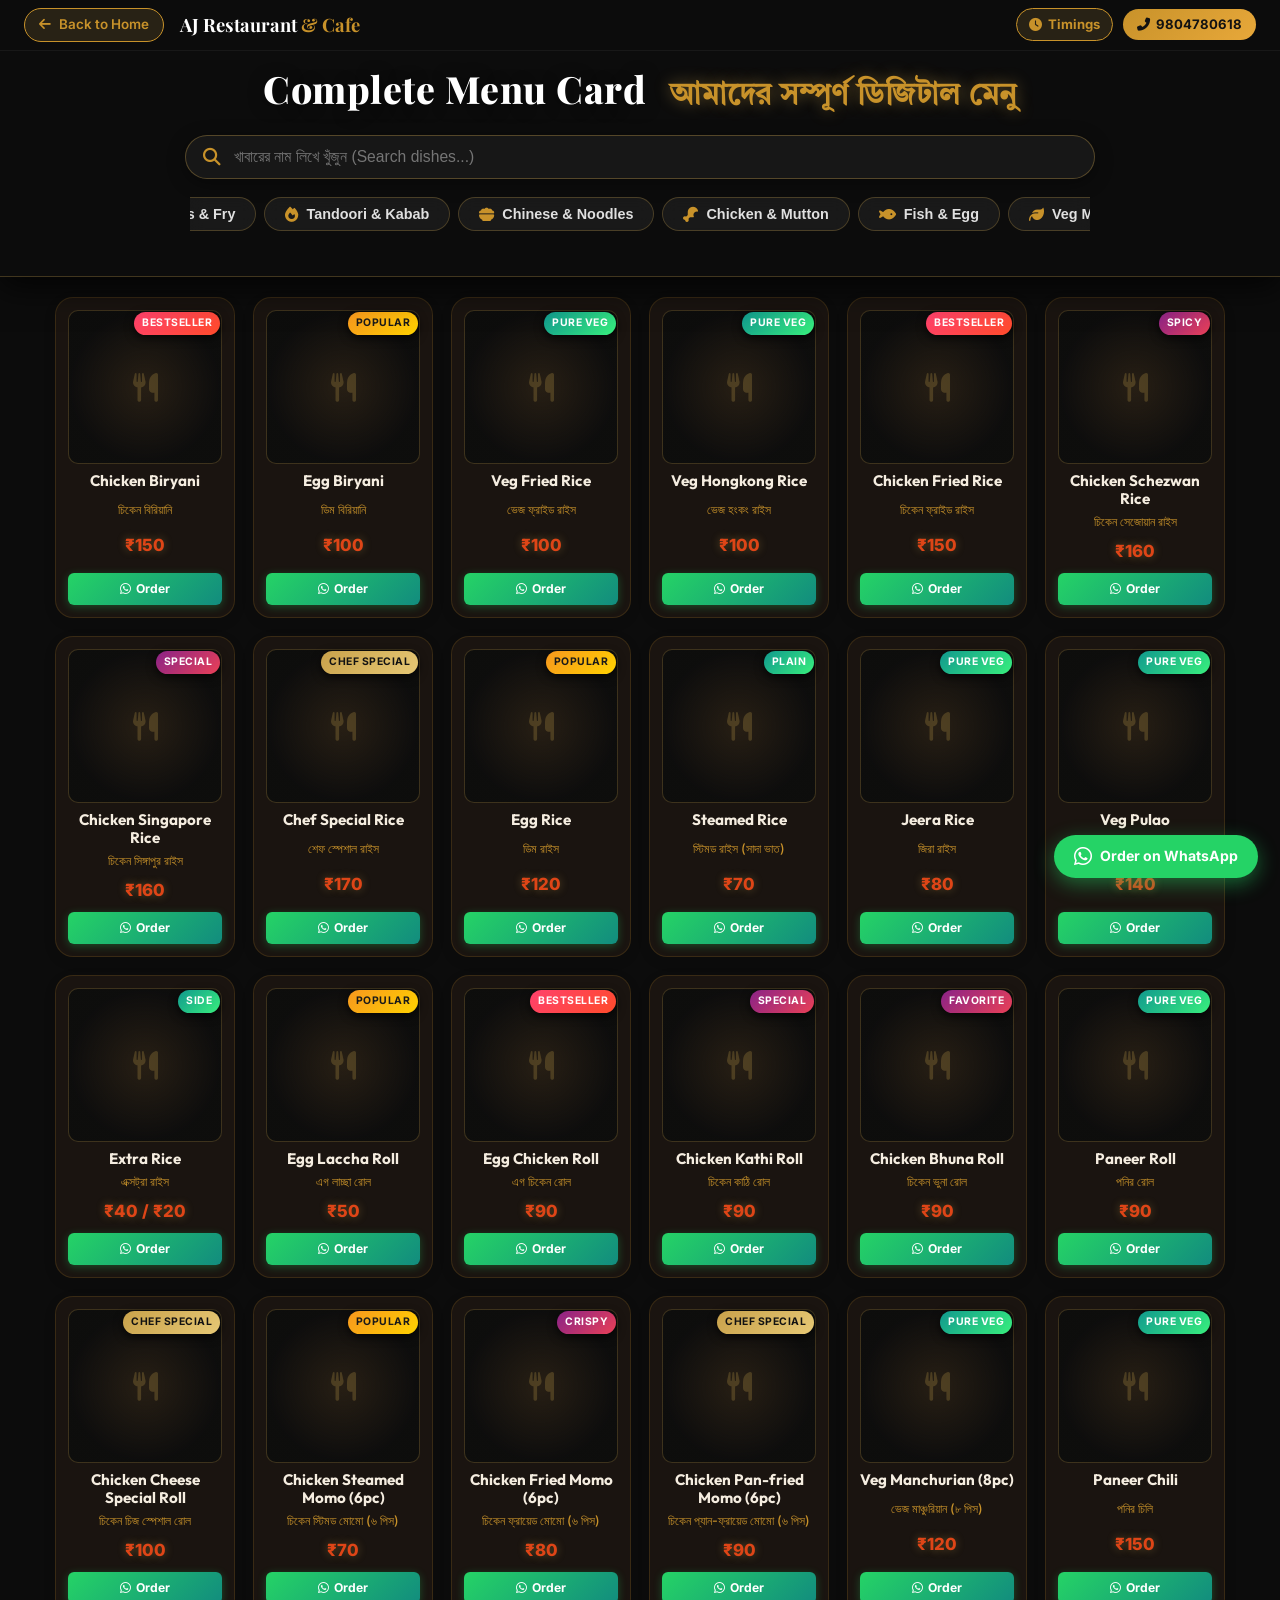
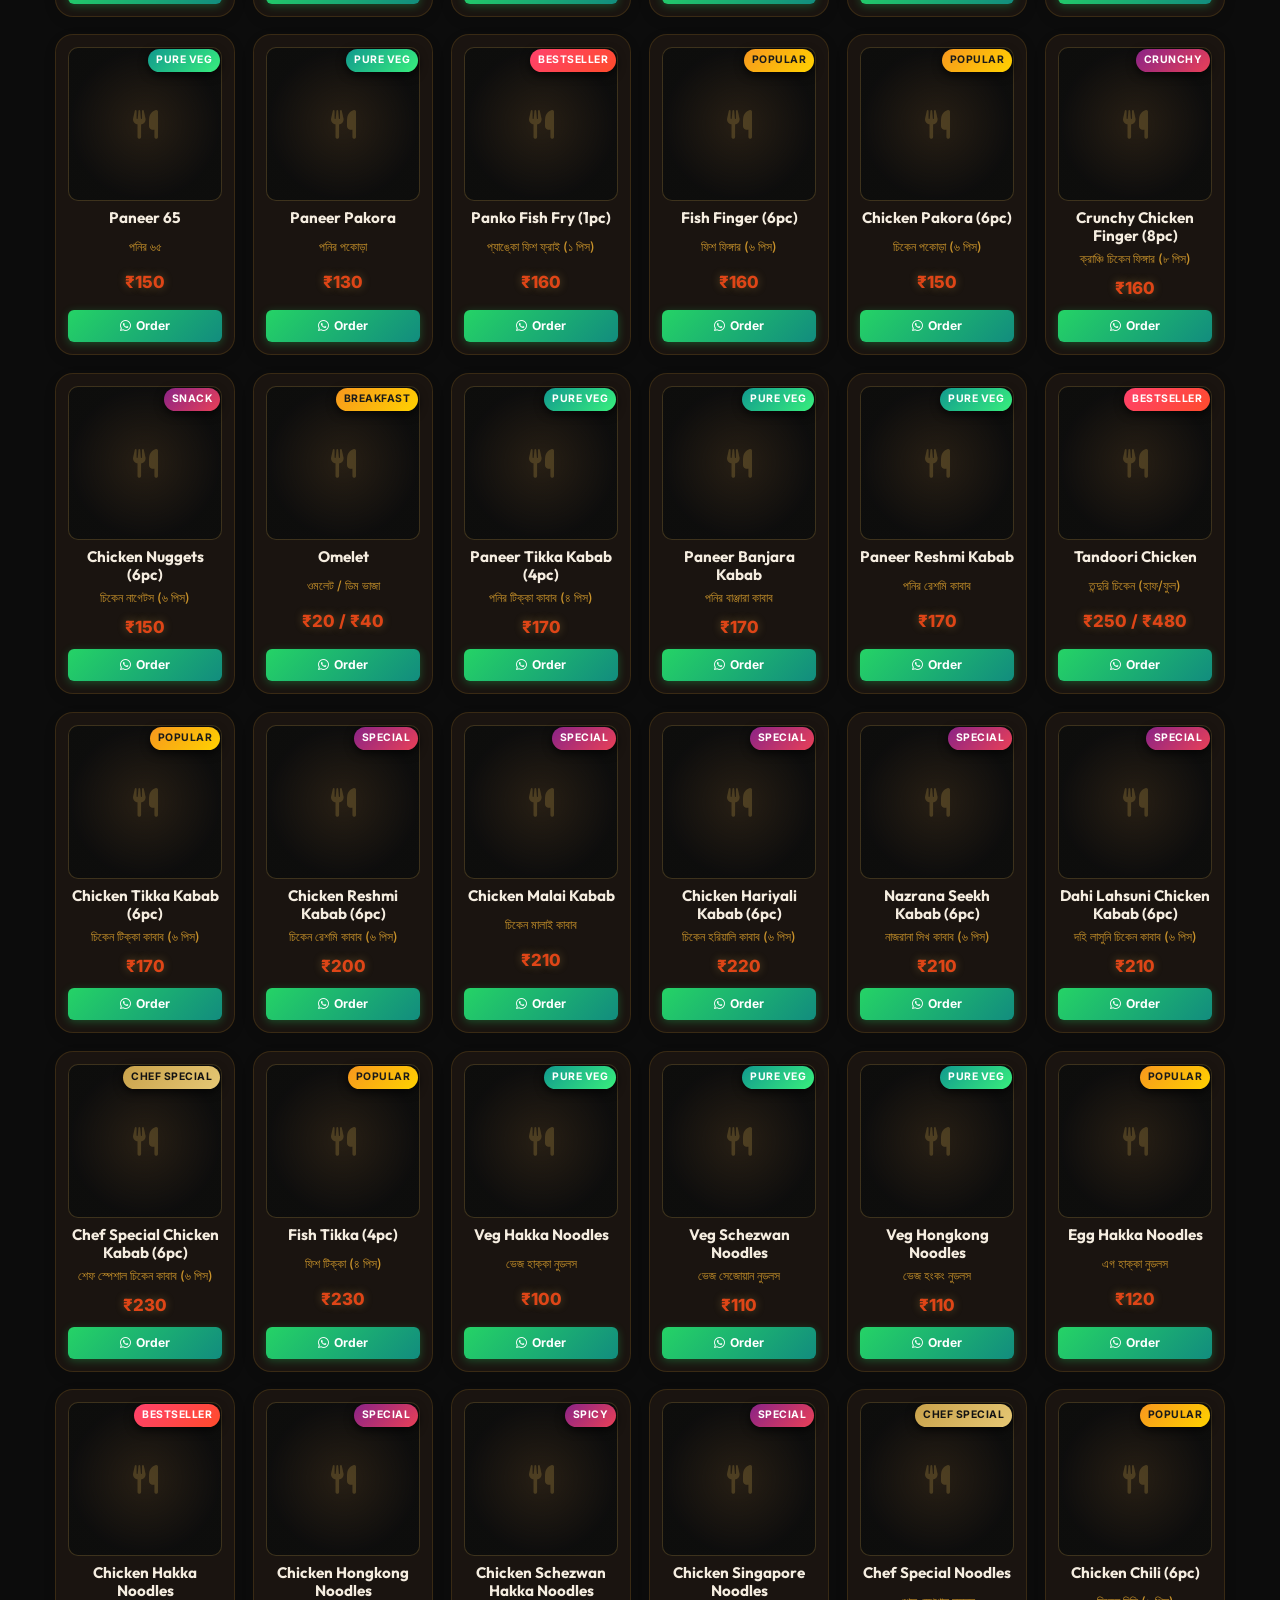
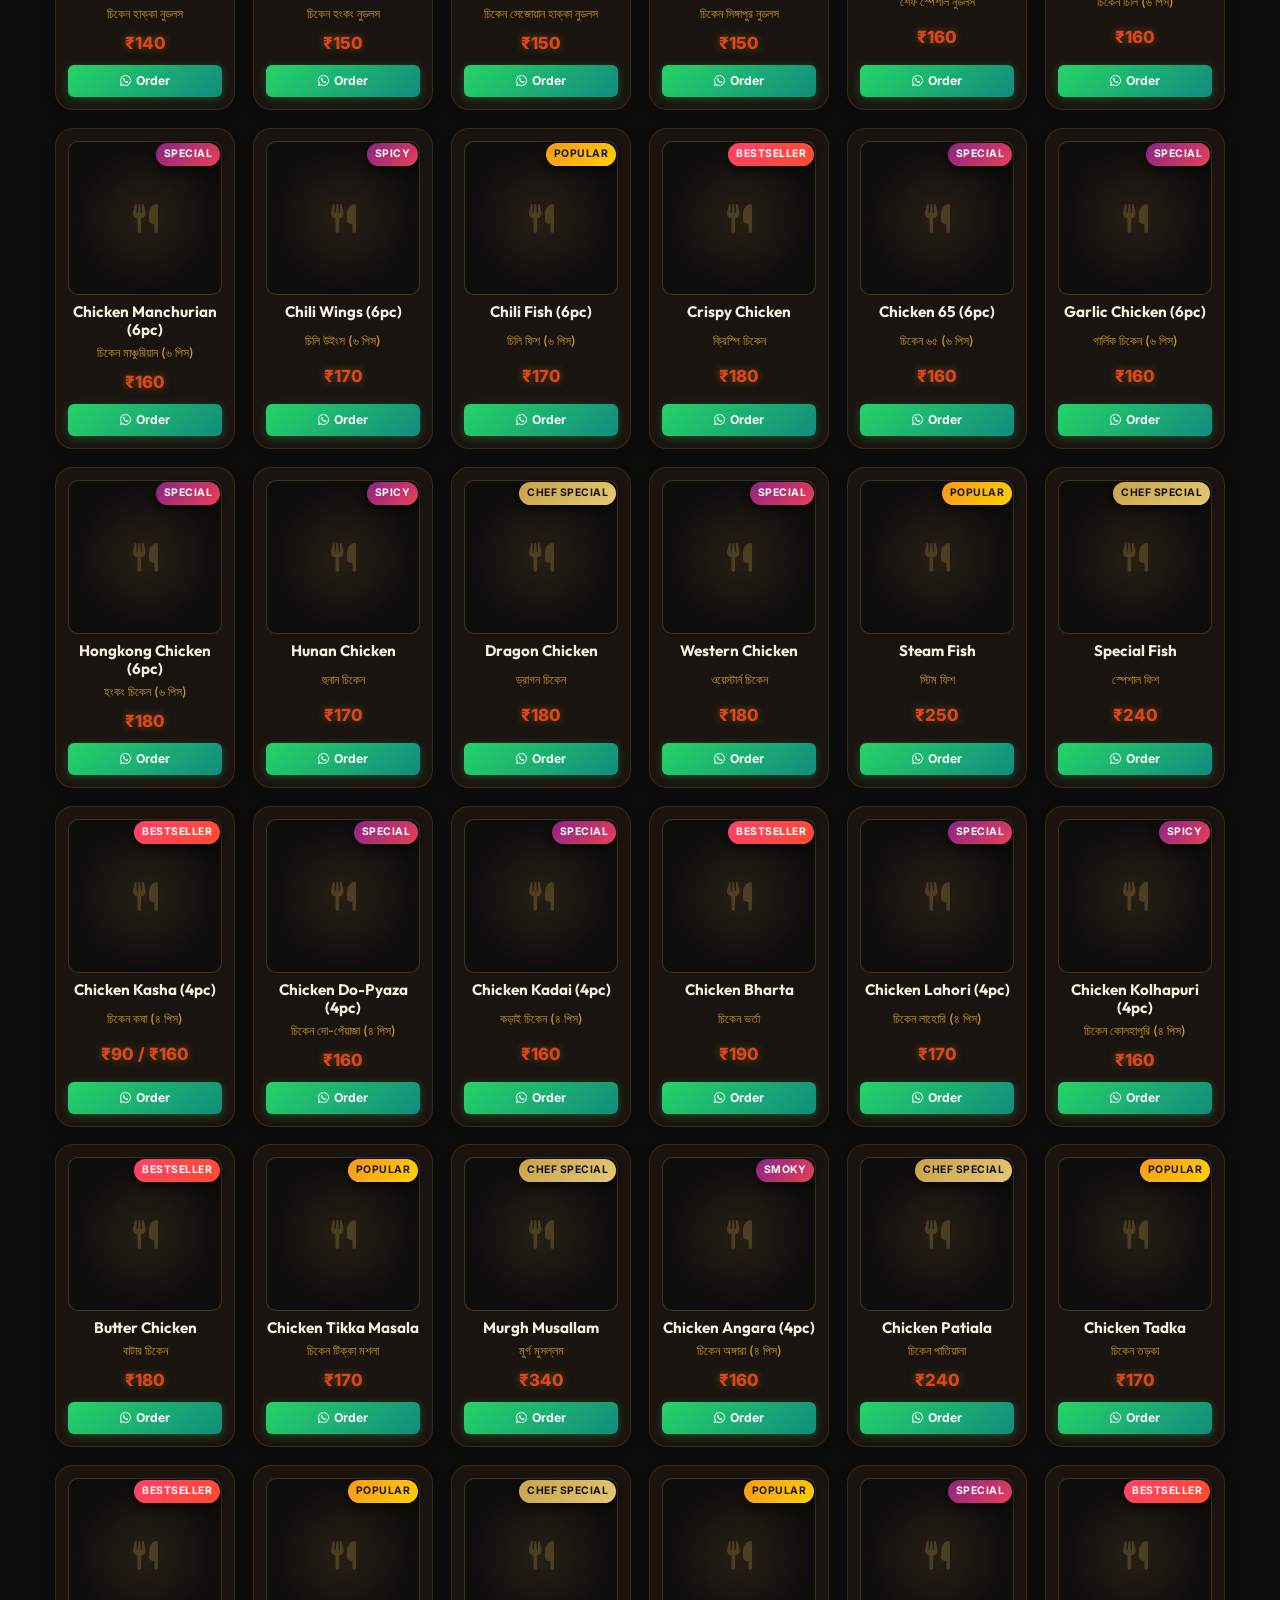
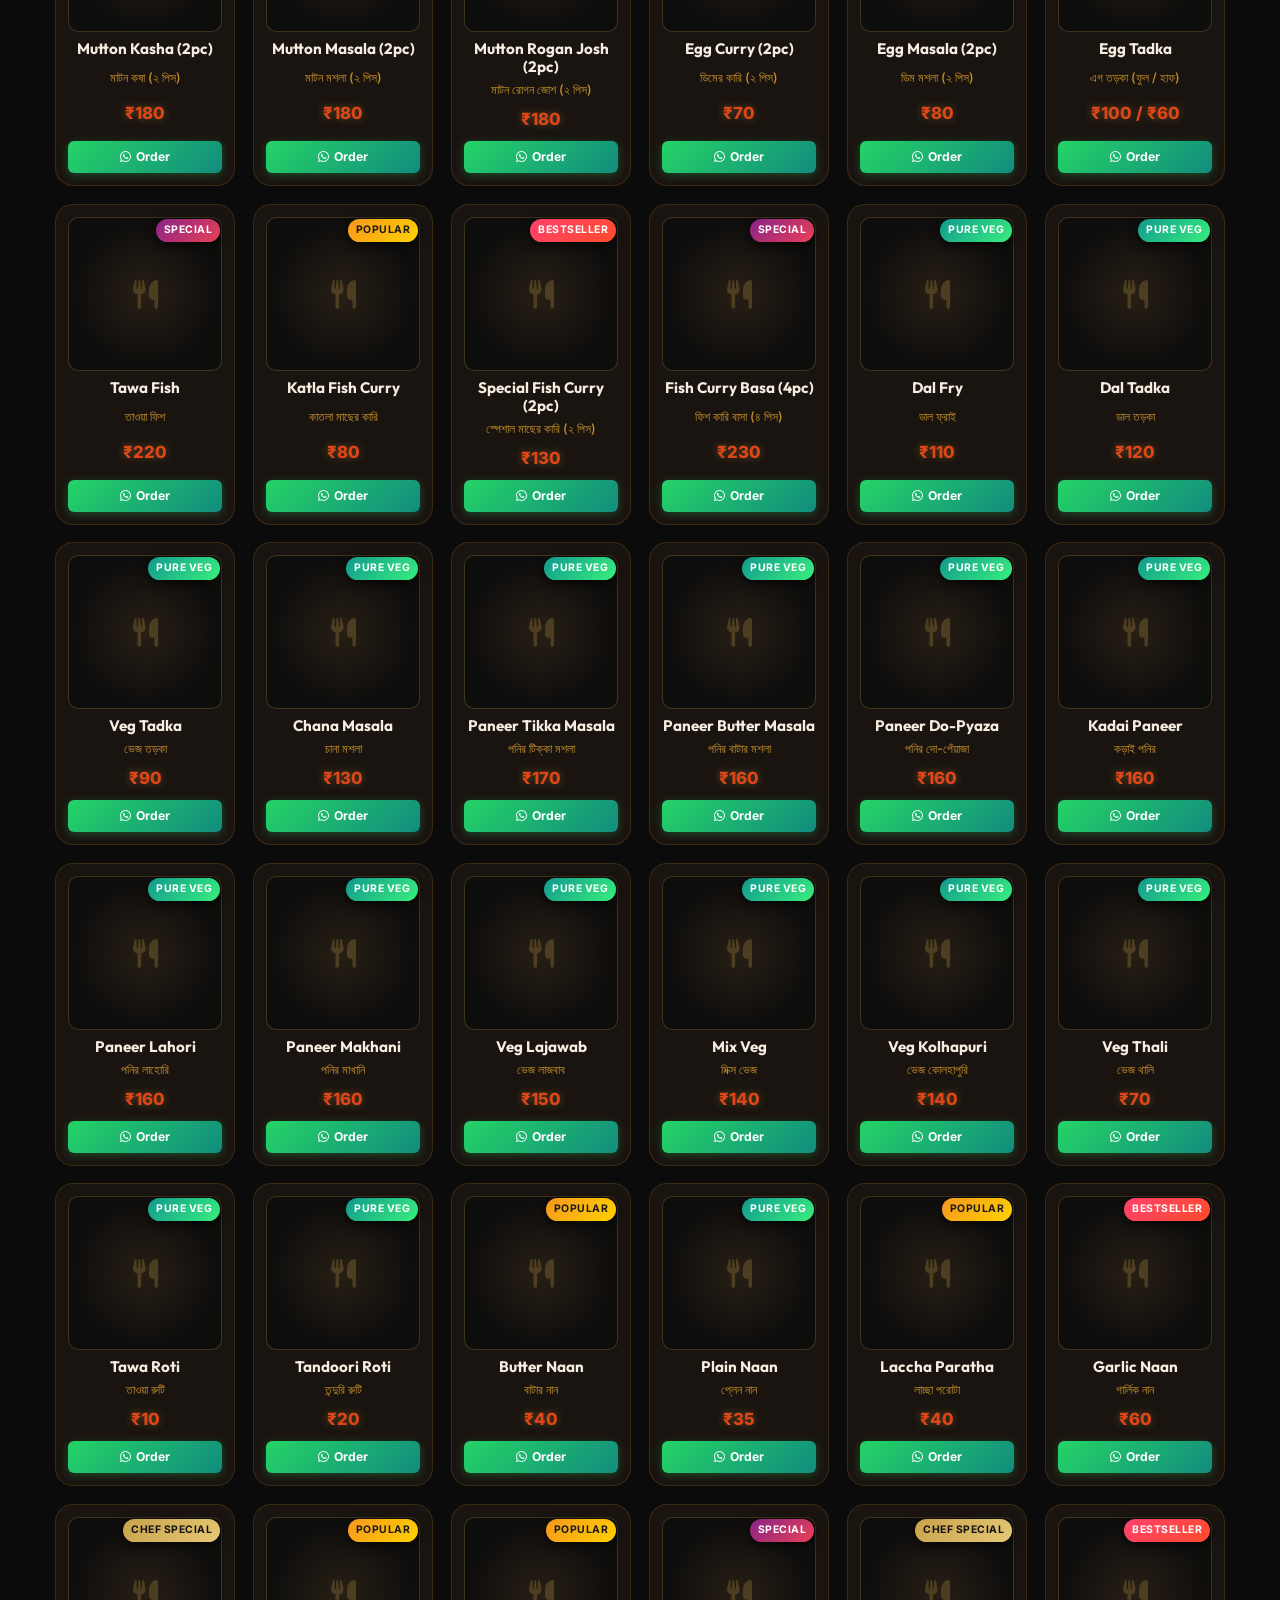
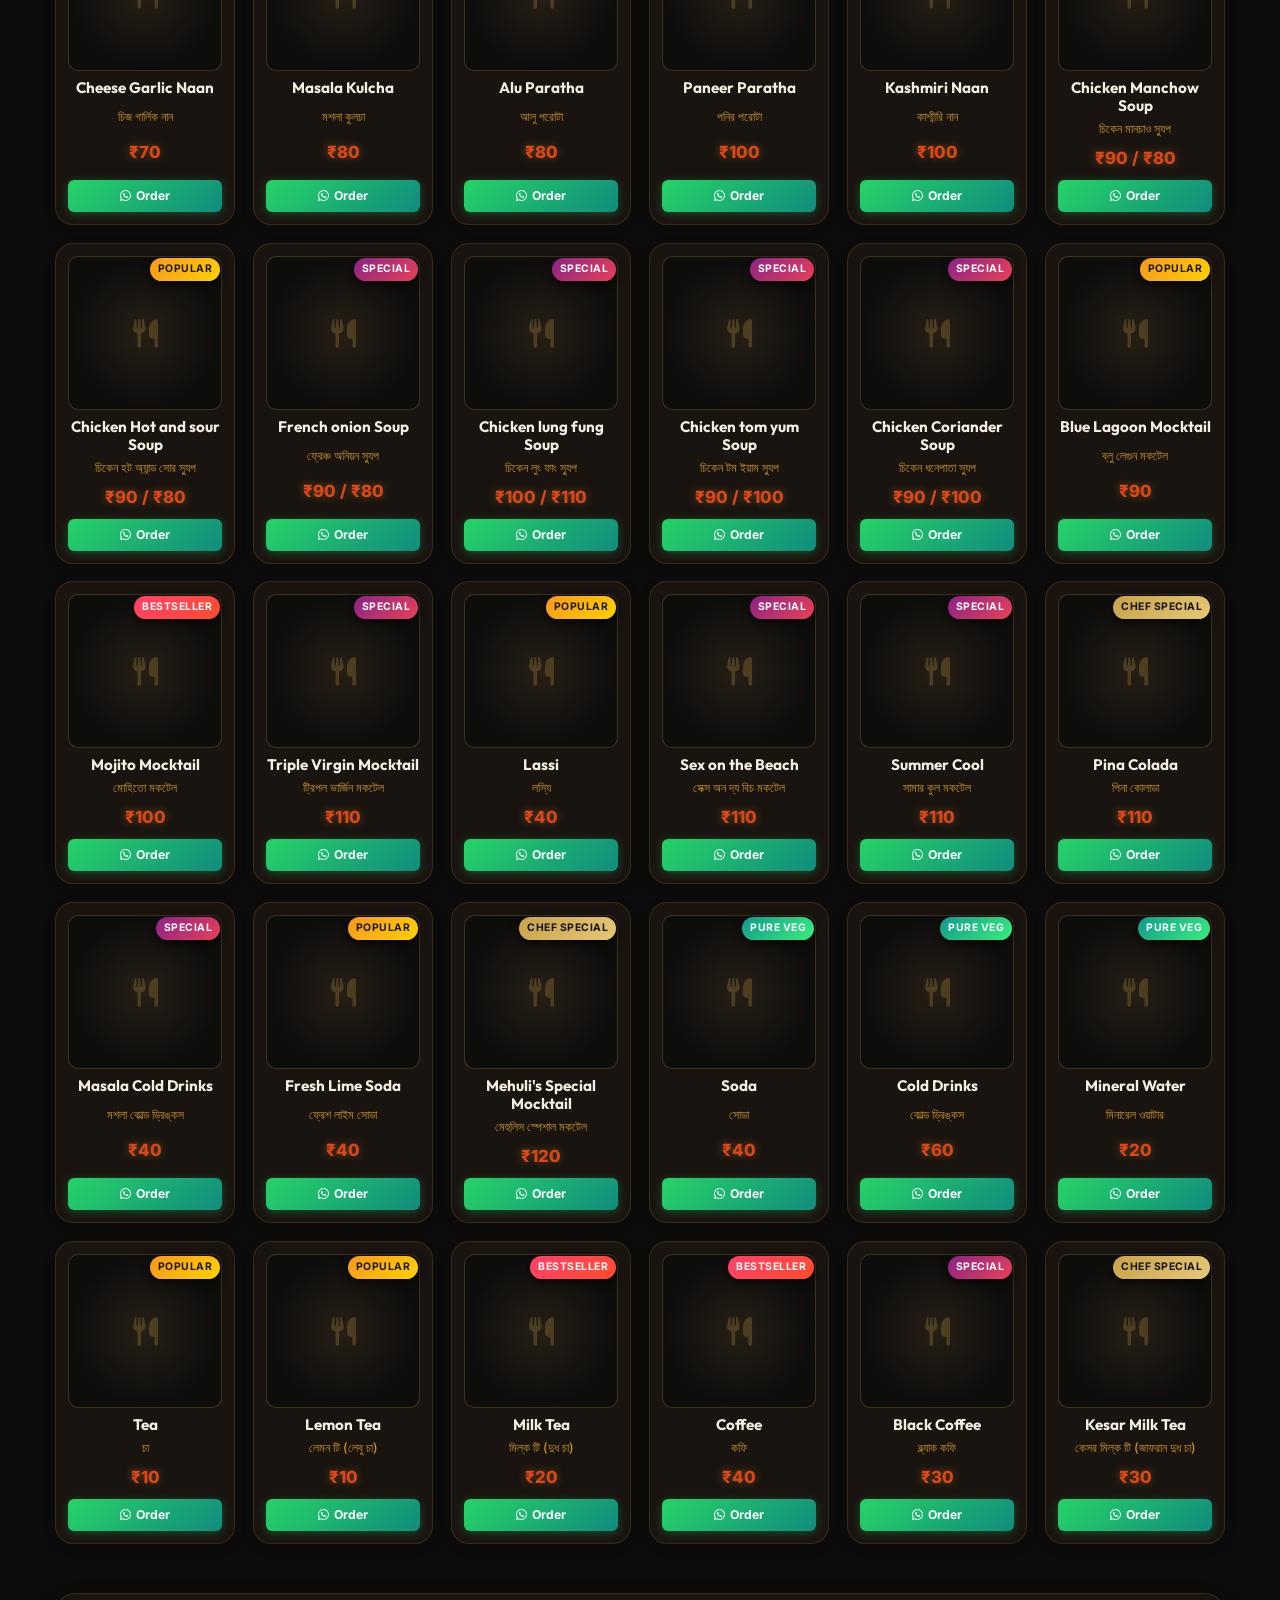
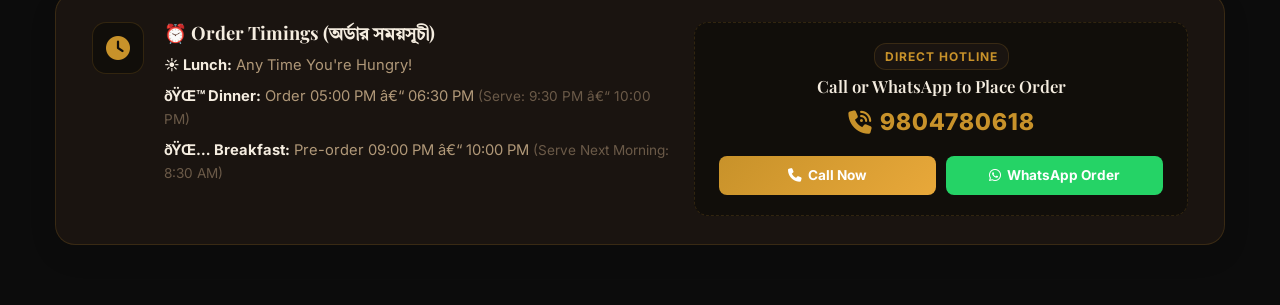
==== commit 4e9ea2d9: "update: add Gandhi Jayanti assets and update header" ====
--- a/menu.html
+++ b/menu.html
@@ -1,9 +1,9 @@
-﻿<!DOCTYPE html>
+<!DOCTYPE html>
 <html lang="bn">
 <head>
     <meta charset="UTF-8">
     <meta name="viewport" content="width=device-width, initial-scale=1.0">
-    <title>Full Menu Card | Mehuli's Kitchen| সম্পূর্ণ মেনু</title>
+    <title>Full Menu Card | Mehuli's Kitchen | সম্পূর্ণ মেনু</title>
     
     <!-- Meta Descriptions & SEO -->
     <meta name="description" content="Explore the full digital menu of Mehuli's Kitchen. Bengali Thalis, Snacks, Tea, Coffee, Extras & Direct WhatsApp Ordering.">
@@ -430,8 +430,8 @@
                 <a href="#order-timings" class="nav-timing-btn" id="nav-timing-toggle-btn" title="Order Timings (অর্ডার সময়সূচী)">
                     <i class="fas fa-clock" id="nav-timing-icon"></i> <span id="nav-timing-text">Timings</span>
                 </a>
-                <a href="tel:6295982636" class="nav-call-btn">
-                    <i class="fas fa-phone-alt"></i> <span>6295982636</span>
+                <a href="tel:9804780618" class="nav-call-btn">
+                    <i class="fas fa-phone-alt"></i> <span>9804780618</span>
                 </a>
             </div>
         </nav>
@@ -452,17 +452,38 @@
                 <button class="menu-tab-btn active" data-category="all">
                     <i class="fas fa-utensils"></i> All Items
                 </button>
-                <button class="menu-tab-btn" data-category="thali">
-                    <i class="fas fa-bowl-rice"></i> Bengali Thali
+                <button class="menu-tab-btn" data-category="biryani-rice">
+                    <i class="fas fa-bowl-rice"></i> Biryani & Rice
                 </button>
-                <button class="menu-tab-btn" data-category="snacks">
-                    <i class="fas fa-burger"></i> Breakfast & Snacks
+                <button class="menu-tab-btn" data-category="rolls">
+                    <i class="fas fa-hotdog"></i> Rolls & Momos
+                </button>
+                <button class="menu-tab-btn" data-category="starters">
+                    <i class="fas fa-drumstick-bite"></i> Starters & Fry
+                </button>
+                <button class="menu-tab-btn" data-category="tandoori">
+                    <i class="fas fa-fire"></i> Tandoori & Kabab
+                </button>
+                <button class="menu-tab-btn" data-category="chinese">
+                    <i class="fas fa-bowl-food"></i> Chinese & Noodles
+                </button>
+                <button class="menu-tab-btn" data-category="nonveg-main">
+                    <i class="fas fa-drumstick-bite"></i> Chicken & Mutton
+                </button>
+                <button class="menu-tab-btn" data-category="fish-egg">
+                    <i class="fas fa-fish"></i> Fish & Egg
+                </button>
+                <button class="menu-tab-btn" data-category="veg-main">
+                    <i class="fas fa-leaf"></i> Veg Main Course
+                </button>
+                <button class="menu-tab-btn" data-category="breads">
+                    <i class="fas fa-bread-slice"></i> Roti & Naan
+                </button>
+                <button class="menu-tab-btn" data-category="soup">
+                    <i class="fas fa-mug-hot"></i> Soups
                 </button>
                 <button class="menu-tab-btn" data-category="beverages">
-                    <i class="fas fa-mug-hot"></i> Tea & Coffee
-                </button>
-                <button class="menu-tab-btn" data-category="extras">
-                    <i class="fas fa-plate-wheat"></i> Sides & Extras
+                    <i class="fas fa-glass-martini-alt"></i> Mocktails & Drinks
                 </button>
             </div>
         </div>
@@ -471,359 +492,1937 @@
     <!-- Compact Full Menu Grid -->
     <main class="compact-menu-grid-container">
         <div class="compact-grid" id="full-menu-grid">
-
-            <!-- 1. Chicken Thali -->
-            <div class="food-menu-card" data-category="thali" data-keywords="chicken thali murgi murgir mangsho rice dal sabji thali">
+            <!-- 1. Chicken Biryani -->
+            <div class="food-menu-card" data-category="biryani-rice" data-keywords="chicken biryani dum biryani aloo chicken rice bestseller">
                 <div class="food-card-badge bestseller">Bestseller</div>
-                <div class="food-card-img-box">
-                    <img src="assets/menu_chicken_thali.webp" alt="Chicken Thali" loading="lazy">
-                </div>
-                <div class="food-card-body">
-                    <h3 class="food-title">Chicken Thali</h3>
-                    <span class="bengali-title">চিকেন থালি</span>
-                    <span class="food-price">₹199</span>
-                    <a href="https://wa.me/919804780618?text=Hi%20AJ%20Restaurant,%20I%20want%20to%20order%20Chicken%20Thali%20(₹199)" target="_blank" class="food-order-btn">
-                        <i class="fab fa-whatsapp"></i> Order
-                    </a>
-                </div>
-            </div>
-
-            <!-- 2. Fish Thali -->
-            <div class="food-menu-card" data-category="thali" data-keywords="fish thali macher thali mach jhol rui katla rice dal thali">
-                <div class="food-card-badge popular">Popular</div>
-                <div class="food-card-img-box">
-                    <img src="assets/menu_fish_thali.webp" alt="Fish Thali" loading="lazy">
-                </div>
-                <div class="food-card-body">
-                    <h3 class="food-title">Fish Thali</h3>
-                    <span class="bengali-title">মাছ থালি</span>
+                <div class="food-card-img-box"></div>
+                <div class="food-card-body">
+                    <h3 class="food-title">Chicken Biryani</h3>
+                    <span class="bengali-title">চিকেন বিরিয়ানি</span>
+                    <span class="food-price">₹150</span>
+                    <a href="https://wa.me/919804780618?text=Hi%20Mehuli's%20Kitchen%2C%20I%20want%20to%20order%20Chicken%20Biryani%20(%E2%82%B9150)" target="_blank" class="food-order-btn">
+                        <i class="fab fa-whatsapp"></i> Order
+                    </a>
+                </div>
+            </div>
+
+            <!-- 2. Egg Biryani -->
+            <div class="food-menu-card" data-category="biryani-rice" data-keywords="egg biryani dim biryani aloo egg rice">
+                <div class="food-card-badge popular">Popular</div>
+                <div class="food-card-img-box"></div>
+                <div class="food-card-body">
+                    <h3 class="food-title">Egg Biryani</h3>
+                    <span class="bengali-title">ডিম বিরিয়ানি</span>
+                    <span class="food-price">₹100</span>
+                    <a href="https://wa.me/919804780618?text=Hi%20Mehuli's%20Kitchen%2C%20I%20want%20to%20order%20Egg%20Biryani%20(%E2%82%B9100)" target="_blank" class="food-order-btn">
+                        <i class="fab fa-whatsapp"></i> Order
+                    </a>
+                </div>
+            </div>
+
+            <!-- 3. Veg Fried Rice -->
+            <div class="food-menu-card" data-category="biryani-rice" data-keywords="veg fried rice chinese rice vegetables">
+                <div class="food-card-badge pure-veg">Pure Veg</div>
+                <div class="food-card-img-box"></div>
+                <div class="food-card-body">
+                    <h3 class="food-title">Veg Fried Rice</h3>
+                    <span class="bengali-title">ভেজ ফ্রাইড রাইস</span>
+                    <span class="food-price">₹100</span>
+                    <a href="https://wa.me/919804780618?text=Hi%20Mehuli's%20Kitchen%2C%20I%20want%20to%20order%20Veg%20Fried%20Rice%20(%E2%82%B9100)" target="_blank" class="food-order-btn">
+                        <i class="fab fa-whatsapp"></i> Order
+                    </a>
+                </div>
+            </div>
+
+            <!-- 4. Veg Hongkong Rice -->
+            <div class="food-menu-card" data-category="biryani-rice" data-keywords="veg hongkong rice stir fried veg rice">
+                <div class="food-card-badge pure-veg">Pure Veg</div>
+                <div class="food-card-img-box"></div>
+                <div class="food-card-body">
+                    <h3 class="food-title">Veg Hongkong Rice</h3>
+                    <span class="bengali-title">ভেজ হংকং রাইস</span>
+                    <span class="food-price">₹100</span>
+                    <a href="https://wa.me/919804780618?text=Hi%20Mehuli's%20Kitchen%2C%20I%20want%20to%20order%20Veg%20Hongkong%20Rice%20(%E2%82%B9100)" target="_blank" class="food-order-btn">
+                        <i class="fab fa-whatsapp"></i> Order
+                    </a>
+                </div>
+            </div>
+
+            <!-- 5. Chicken Fried Rice -->
+            <div class="food-menu-card" data-category="biryani-rice" data-keywords="chicken fried rice chinese nonveg rice">
+                <div class="food-card-badge bestseller">Bestseller</div>
+                <div class="food-card-img-box"></div>
+                <div class="food-card-body">
+                    <h3 class="food-title">Chicken Fried Rice</h3>
+                    <span class="bengali-title">চিকেন ফ্রাইড রাইস</span>
+                    <span class="food-price">₹150</span>
+                    <a href="https://wa.me/919804780618?text=Hi%20Mehuli's%20Kitchen%2C%20I%20want%20to%20order%20Chicken%20Fried%20Rice%20(%E2%82%B9150)" target="_blank" class="food-order-btn">
+                        <i class="fab fa-whatsapp"></i> Order
+                    </a>
+                </div>
+            </div>
+
+            <!-- 6. Chicken Schezwan Rice -->
+            <div class="food-menu-card" data-category="biryani-rice" data-keywords="chicken schezwan rice spicy fried rice">
+                <div class="food-card-badge special">Spicy</div>
+                <div class="food-card-img-box"></div>
+                <div class="food-card-body">
+                    <h3 class="food-title">Chicken Schezwan Rice</h3>
+                    <span class="bengali-title">চিকেন সেজোয়ান রাইস</span>
+                    <span class="food-price">₹160</span>
+                    <a href="https://wa.me/919804780618?text=Hi%20Mehuli's%20Kitchen%2C%20I%20want%20to%20order%20Chicken%20Schezwan%20Rice%20(%E2%82%B9160)" target="_blank" class="food-order-btn">
+                        <i class="fab fa-whatsapp"></i> Order
+                    </a>
+                </div>
+            </div>
+
+            <!-- 7. Chicken Singapore Rice -->
+            <div class="food-menu-card" data-category="biryani-rice" data-keywords="chicken singapore rice yellow aromatic fried rice">
+                <div class="food-card-badge special">Special</div>
+                <div class="food-card-img-box"></div>
+                <div class="food-card-body">
+                    <h3 class="food-title">Chicken Singapore Rice</h3>
+                    <span class="bengali-title">চিকেন সিঙ্গাপুর রাইস</span>
+                    <span class="food-price">₹160</span>
+                    <a href="https://wa.me/919804780618?text=Hi%20Mehuli's%20Kitchen%2C%20I%20want%20to%20order%20Chicken%20Singapore%20Rice%20(%E2%82%B9160)" target="_blank" class="food-order-btn">
+                        <i class="fab fa-whatsapp"></i> Order
+                    </a>
+                </div>
+            </div>
+
+            <!-- 8. Chef Special Rice -->
+            <div class="food-menu-card" data-category="biryani-rice" data-keywords="chef special rice mixed fried rice nonveg">
+                <div class="food-card-badge chef">Chef Special</div>
+                <div class="food-card-img-box"></div>
+                <div class="food-card-body">
+                    <h3 class="food-title">Chef Special Rice</h3>
+                    <span class="bengali-title">শেফ স্পেশাল রাইস</span>
+                    <span class="food-price">₹170</span>
+                    <a href="https://wa.me/919804780618?text=Hi%20Mehuli's%20Kitchen%2C%20I%20want%20to%20order%20Chef%20Special%20Rice%20(%E2%82%B9170)" target="_blank" class="food-order-btn">
+                        <i class="fab fa-whatsapp"></i> Order
+                    </a>
+                </div>
+            </div>
+
+            <!-- 9. Egg Rice -->
+            <div class="food-menu-card" data-category="biryani-rice" data-keywords="egg rice dim fried rice egg tossed">
+                <div class="food-card-badge popular">Popular</div>
+                <div class="food-card-img-box"></div>
+                <div class="food-card-body">
+                    <h3 class="food-title">Egg Rice</h3>
+                    <span class="bengali-title">ডিম রাইস</span>
+                    <span class="food-price">₹120</span>
+                    <a href="https://wa.me/919804780618?text=Hi%20Mehuli's%20Kitchen%2C%20I%20want%20to%20order%20Egg%20Rice%20(%E2%82%B9120)" target="_blank" class="food-order-btn">
+                        <i class="fab fa-whatsapp"></i> Order
+                    </a>
+                </div>
+            </div>
+
+            <!-- 10. Steamed Rice -->
+            <div class="food-menu-card" data-category="biryani-rice" data-keywords="steamed rice plain rice sada bhat">
+                <div class="food-card-badge pure-veg">Plain</div>
+                <div class="food-card-img-box"></div>
+                <div class="food-card-body">
+                    <h3 class="food-title">Steamed Rice</h3>
+                    <span class="bengali-title">স্টিমড রাইস (সাদা ভাত)</span>
+                    <span class="food-price">₹70</span>
+                    <a href="https://wa.me/919804780618?text=Hi%20Mehuli's%20Kitchen%2C%20I%20want%20to%20order%20Steamed%20Rice%20(%E2%82%B970)" target="_blank" class="food-order-btn">
+                        <i class="fab fa-whatsapp"></i> Order
+                    </a>
+                </div>
+            </div>
+
+            <!-- 11. Jeera Rice -->
+            <div class="food-menu-card" data-category="biryani-rice" data-keywords="jeera rice cumin ghee rice">
+                <div class="food-card-badge pure-veg">Pure Veg</div>
+                <div class="food-card-img-box"></div>
+                <div class="food-card-body">
+                    <h3 class="food-title">Jeera Rice</h3>
+                    <span class="bengali-title">জিরা রাইস</span>
+                    <span class="food-price">₹80</span>
+                    <a href="https://wa.me/919804780618?text=Hi%20Mehuli's%20Kitchen%2C%20I%20want%20to%20order%20Jeera%20Rice%20(%E2%82%B980)" target="_blank" class="food-order-btn">
+                        <i class="fab fa-whatsapp"></i> Order
+                    </a>
+                </div>
+            </div>
+
+            <!-- 12. Veg Pulao -->
+            <div class="food-menu-card" data-category="biryani-rice" data-keywords="veg pulao sweet fragrant pulao basmati">
+                <div class="food-card-badge pure-veg">Pure Veg</div>
+                <div class="food-card-img-box"></div>
+                <div class="food-card-body">
+                    <h3 class="food-title">Veg Pulao</h3>
+                    <span class="bengali-title">ভেজ পোলাও</span>
+                    <span class="food-price">₹140</span>
+                    <a href="https://wa.me/919804780618?text=Hi%20Mehuli's%20Kitchen%2C%20I%20want%20to%20order%20Veg%20Pulao%20(%E2%82%B9140)" target="_blank" class="food-order-btn">
+                        <i class="fab fa-whatsapp"></i> Order
+                    </a>
+                </div>
+            </div>
+
+            <!-- 13. Extra Rice -->
+            <div class="food-menu-card" data-category="biryani-rice" data-keywords="extra rice portion sada bhat half full 40 20">
+                <div class="food-card-badge pure-veg">Side</div>
+                <div class="food-card-img-box"></div>
+                <div class="food-card-body">
+                    <h3 class="food-title">Extra Rice</h3>
+                    <span class="bengali-title">এক্সট্রা রাইস</span>
+                    <span class="food-price">₹40 / ₹20</span>
+                    <a href="https://wa.me/919804780618?text=Hi%20Mehuli's%20Kitchen%2C%20I%20want%20to%20order%20Extra%20Rice%20(%E2%82%B940%20%2F%20%E2%82%B920)" target="_blank" class="food-order-btn">
+                        <i class="fab fa-whatsapp"></i> Order
+                    </a>
+                </div>
+            </div>
+
+            <!-- 14. Egg Laccha Roll -->
+            <div class="food-menu-card" data-category="rolls" data-keywords="egg laccha roll paratha dim roll street food">
+                <div class="food-card-badge popular">Popular</div>
+                <div class="food-card-img-box"></div>
+                <div class="food-card-body">
+                    <h3 class="food-title">Egg Laccha Roll</h3>
+                    <span class="bengali-title">এগ লাচ্ছা রোল</span>
+                    <span class="food-price">₹50</span>
+                    <a href="https://wa.me/919804780618?text=Hi%20Mehuli's%20Kitchen%2C%20I%20want%20to%20order%20Egg%20Laccha%20Roll%20(%E2%82%B950)" target="_blank" class="food-order-btn">
+                        <i class="fab fa-whatsapp"></i> Order
+                    </a>
+                </div>
+            </div>
+
+            <!-- 15. Egg Chicken Roll -->
+            <div class="food-menu-card" data-category="rolls" data-keywords="egg chicken roll paratha roll murgi dim">
+                <div class="food-card-badge bestseller">Bestseller</div>
+                <div class="food-card-img-box"></div>
+                <div class="food-card-body">
+                    <h3 class="food-title">Egg Chicken Roll</h3>
+                    <span class="bengali-title">এগ চিকেন রোল</span>
+                    <span class="food-price">₹90</span>
+                    <a href="https://wa.me/919804780618?text=Hi%20Mehuli's%20Kitchen%2C%20I%20want%20to%20order%20Egg%20Chicken%20Roll%20(%E2%82%B990)" target="_blank" class="food-order-btn">
+                        <i class="fab fa-whatsapp"></i> Order
+                    </a>
+                </div>
+            </div>
+
+            <!-- 16. Chicken Kathi Roll -->
+            <div class="food-menu-card" data-category="rolls" data-keywords="chicken kathi roll spicy chicken roll">
+                <div class="food-card-badge special">Special</div>
+                <div class="food-card-img-box"></div>
+                <div class="food-card-body">
+                    <h3 class="food-title">Chicken Kathi Roll</h3>
+                    <span class="bengali-title">চিকেন কাঠি রোল</span>
+                    <span class="food-price">₹90</span>
+                    <a href="https://wa.me/919804780618?text=Hi%20Mehuli's%20Kitchen%2C%20I%20want%20to%20order%20Chicken%20Kathi%20Roll%20(%E2%82%B990)" target="_blank" class="food-order-btn">
+                        <i class="fab fa-whatsapp"></i> Order
+                    </a>
+                </div>
+            </div>
+
+            <!-- 17. Chicken Bhuna Roll -->
+            <div class="food-menu-card" data-category="rolls" data-keywords="chicken bhuna roll masala chicken spicy">
+                <div class="food-card-badge special">Favorite</div>
+                <div class="food-card-img-box"></div>
+                <div class="food-card-body">
+                    <h3 class="food-title">Chicken Bhuna Roll</h3>
+                    <span class="bengali-title">চিকেন ভুনা রোল</span>
+                    <span class="food-price">₹90</span>
+                    <a href="https://wa.me/919804780618?text=Hi%20Mehuli's%20Kitchen%2C%20I%20want%20to%20order%20Chicken%20Bhuna%20Roll%20(%E2%82%B990)" target="_blank" class="food-order-btn">
+                        <i class="fab fa-whatsapp"></i> Order
+                    </a>
+                </div>
+            </div>
+
+            <!-- 18. Paneer Roll -->
+            <div class="food-menu-card" data-category="rolls" data-keywords="paneer roll panner veg roll cottage cheese">
+                <div class="food-card-badge pure-veg">Pure Veg</div>
+                <div class="food-card-img-box"></div>
+                <div class="food-card-body">
+                    <h3 class="food-title">Paneer Roll</h3>
+                    <span class="bengali-title">পনির রোল</span>
+                    <span class="food-price">₹90</span>
+                    <a href="https://wa.me/919804780618?text=Hi%20Mehuli's%20Kitchen%2C%20I%20want%20to%20order%20Paneer%20Roll%20(%E2%82%B990)" target="_blank" class="food-order-btn">
+                        <i class="fab fa-whatsapp"></i> Order
+                    </a>
+                </div>
+            </div>
+
+            <!-- 19. Chicken Cheese Special Roll -->
+            <div class="food-menu-card" data-category="rolls" data-keywords="chicken cheese special roll melted cheese roll">
+                <div class="food-card-badge chef">Chef Special</div>
+                <div class="food-card-img-box"></div>
+                <div class="food-card-body">
+                    <h3 class="food-title">Chicken Cheese Special Roll</h3>
+                    <span class="bengali-title">চিকেন চিজ স্পেশাল রোল</span>
+                    <span class="food-price">₹100</span>
+                    <a href="https://wa.me/919804780618?text=Hi%20Mehuli's%20Kitchen%2C%20I%20want%20to%20order%20Chicken%20Cheese%20Special%20Roll%20(%E2%82%B9100)" target="_blank" class="food-order-btn">
+                        <i class="fab fa-whatsapp"></i> Order
+                    </a>
+                </div>
+            </div>
+
+            <!-- 20. Chicken Steamed Momo (6pc) -->
+            <div class="food-menu-card" data-category="rolls" data-keywords="chicken steamed momo steam momos soup chutney 6pc">
+                <div class="food-card-badge popular">Popular</div>
+                <div class="food-card-img-box"></div>
+                <div class="food-card-body">
+                    <h3 class="food-title">Chicken Steamed Momo (6pc)</h3>
+                    <span class="bengali-title">চিকেন স্টিমড মোমো (৬ পিস)</span>
+                    <span class="food-price">₹70</span>
+                    <a href="https://wa.me/919804780618?text=Hi%20Mehuli's%20Kitchen%2C%20I%20want%20to%20order%20Chicken%20Steamed%20Momo%20(6pc)%20(%E2%82%B970)" target="_blank" class="food-order-btn">
+                        <i class="fab fa-whatsapp"></i> Order
+                    </a>
+                </div>
+            </div>
+
+            <!-- 21. Chicken Fried Momo (6pc) -->
+            <div class="food-menu-card" data-category="rolls" data-keywords="chicken fried momo crispy fried momos 6pc">
+                <div class="food-card-badge special">Crispy</div>
+                <div class="food-card-img-box"></div>
+                <div class="food-card-body">
+                    <h3 class="food-title">Chicken Fried Momo (6pc)</h3>
+                    <span class="bengali-title">চিকেন ফ্রায়েড মোমো (৬ পিস)</span>
+                    <span class="food-price">₹80</span>
+                    <a href="https://wa.me/919804780618?text=Hi%20Mehuli's%20Kitchen%2C%20I%20want%20to%20order%20Chicken%20Fried%20Momo%20(6pc)%20(%E2%82%B980)" target="_blank" class="food-order-btn">
+                        <i class="fab fa-whatsapp"></i> Order
+                    </a>
+                </div>
+            </div>
+
+            <!-- 22. Chicken Pan-fried Momo (6pc) -->
+            <div class="food-menu-card" data-category="rolls" data-keywords="chicken pan-fried momo pan fried tossed sauce 6pc">
+                <div class="food-card-badge chef">Chef Special</div>
+                <div class="food-card-img-box"></div>
+                <div class="food-card-body">
+                    <h3 class="food-title">Chicken Pan-fried Momo (6pc)</h3>
+                    <span class="bengali-title">চিকেন প্যান-ফ্রায়েড মোমো (৬ পিস)</span>
+                    <span class="food-price">₹90</span>
+                    <a href="https://wa.me/919804780618?text=Hi%20Mehuli's%20Kitchen%2C%20I%20want%20to%20order%20Chicken%20Pan-fried%20Momo%20(6pc)%20(%E2%82%B990)" target="_blank" class="food-order-btn">
+                        <i class="fab fa-whatsapp"></i> Order
+                    </a>
+                </div>
+            </div>
+
+            <!-- 23. Veg Manchurian (8pc) -->
+            <div class="food-menu-card" data-category="starters" data-keywords="veg manchurian starter chinese veg 8pc">
+                <div class="food-card-badge pure-veg">Pure Veg</div>
+                <div class="food-card-img-box"></div>
+                <div class="food-card-body">
+                    <h3 class="food-title">Veg Manchurian (8pc)</h3>
+                    <span class="bengali-title">ভেজ মাঞ্চুরিয়ান (৮ পিস)</span>
+                    <span class="food-price">₹120</span>
+                    <a href="https://wa.me/919804780618?text=Hi%20Mehuli's%20Kitchen%2C%20I%20want%20to%20order%20Veg%20Manchurian%20(8pc)%20(%E2%82%B9120)" target="_blank" class="food-order-btn">
+                        <i class="fab fa-whatsapp"></i> Order
+                    </a>
+                </div>
+            </div>
+
+            <!-- 24. Paneer Chili -->
+            <div class="food-menu-card" data-category="starters" data-keywords="paneer chili chilli veg chinese starter">
+                <div class="food-card-badge pure-veg">Pure Veg</div>
+                <div class="food-card-img-box"></div>
+                <div class="food-card-body">
+                    <h3 class="food-title">Paneer Chili</h3>
+                    <span class="bengali-title">পনির চিলি</span>
+                    <span class="food-price">₹150</span>
+                    <a href="https://wa.me/919804780618?text=Hi%20Mehuli's%20Kitchen%2C%20I%20want%20to%20order%20Paneer%20Chili%20(%E2%82%B9150)" target="_blank" class="food-order-btn">
+                        <i class="fab fa-whatsapp"></i> Order
+                    </a>
+                </div>
+            </div>
+
+            <!-- 25. Paneer 65 -->
+            <div class="food-menu-card" data-category="starters" data-keywords="paneer 65 spicy fry cottage cheese">
+                <div class="food-card-badge pure-veg">Pure Veg</div>
+                <div class="food-card-img-box"></div>
+                <div class="food-card-body">
+                    <h3 class="food-title">Paneer 65</h3>
+                    <span class="bengali-title">পনির ৬৫</span>
+                    <span class="food-price">₹150</span>
+                    <a href="https://wa.me/919804780618?text=Hi%20Mehuli's%20Kitchen%2C%20I%20want%20to%20order%20Paneer%2065%20(%E2%82%B9150)" target="_blank" class="food-order-btn">
+                        <i class="fab fa-whatsapp"></i> Order
+                    </a>
+                </div>
+            </div>
+
+            <!-- 26. Paneer Pakora -->
+            <div class="food-menu-card" data-category="starters" data-keywords="paneer pakora veg snack crispy fry pakoda">
+                <div class="food-card-badge pure-veg">Pure Veg</div>
+                <div class="food-card-img-box"></div>
+                <div class="food-card-body">
+                    <h3 class="food-title">Paneer Pakora</h3>
+                    <span class="bengali-title">পনির পকোড়া</span>
+                    <span class="food-price">₹130</span>
+                    <a href="https://wa.me/919804780618?text=Hi%20Mehuli's%20Kitchen%2C%20I%20want%20to%20order%20Paneer%20Pakora%20(%E2%82%B9130)" target="_blank" class="food-order-btn">
+                        <i class="fab fa-whatsapp"></i> Order
+                    </a>
+                </div>
+            </div>
+
+            <!-- 27. Panko Fish Fry (1pc) -->
+            <div class="food-menu-card" data-category="starters" data-keywords="panko fish fry bhetki macher fry crispy 1pc 1 pc">
+                <div class="food-card-badge bestseller">Bestseller</div>
+                <div class="food-card-img-box"></div>
+                <div class="food-card-body">
+                    <h3 class="food-title">Panko Fish Fry (1pc)</h3>
+                    <span class="bengali-title">প্যাঙ্কো ফিশ ফ্রাই (১ পিস)</span>
+                    <span class="food-price">₹160</span>
+                    <a href="https://wa.me/919804780618?text=Hi%20Mehuli's%20Kitchen%2C%20I%20want%20to%20order%20Panko%20Fish%20Fry%20(1pc)%20(%E2%82%B9160)" target="_blank" class="food-order-btn">
+                        <i class="fab fa-whatsapp"></i> Order
+                    </a>
+                </div>
+            </div>
+
+            <!-- 28. Fish Finger (6pc) -->
+            <div class="food-menu-card" data-category="starters" data-keywords="fish finger macher finger seafood fry 6pc 6 pcs">
+                <div class="food-card-badge popular">Popular</div>
+                <div class="food-card-img-box"></div>
+                <div class="food-card-body">
+                    <h3 class="food-title">Fish Finger (6pc)</h3>
+                    <span class="bengali-title">ফিশ ফিঙ্গার (৬ পিস)</span>
+                    <span class="food-price">₹160</span>
+                    <a href="https://wa.me/919804780618?text=Hi%20Mehuli's%20Kitchen%2C%20I%20want%20to%20order%20Fish%20Finger%20(6pc)%20(%E2%82%B9160)" target="_blank" class="food-order-btn">
+                        <i class="fab fa-whatsapp"></i> Order
+                    </a>
+                </div>
+            </div>
+
+            <!-- 29. Chicken Pakora (6pc) -->
+            <div class="food-menu-card" data-category="starters" data-keywords="chicken pakora crunchy murgi snack fry 6pc 6 pcs">
+                <div class="food-card-badge popular">Popular</div>
+                <div class="food-card-img-box"></div>
+                <div class="food-card-body">
+                    <h3 class="food-title">Chicken Pakora (6pc)</h3>
+                    <span class="bengali-title">চিকেন পকোড়া (৬ পিস)</span>
+                    <span class="food-price">₹150</span>
+                    <a href="https://wa.me/919804780618?text=Hi%20Mehuli's%20Kitchen%2C%20I%20want%20to%20order%20Chicken%20Pakora%20(6pc)%20(%E2%82%B9150)" target="_blank" class="food-order-btn">
+                        <i class="fab fa-whatsapp"></i> Order
+                    </a>
+                </div>
+            </div>
+
+            <!-- 30. Crunchy Chicken Finger (8pc) -->
+            <div class="food-menu-card" data-category="starters" data-keywords="crunchy chicken finger snack fry strips 8pc 8 pcs">
+                <div class="food-card-badge special">Crunchy</div>
+                <div class="food-card-img-box"></div>
+                <div class="food-card-body">
+                    <h3 class="food-title">Crunchy Chicken Finger (8pc)</h3>
+                    <span class="bengali-title">ক্রাঞ্চি চিকেন ফিঙ্গার (৮ পিস)</span>
+                    <span class="food-price">₹160</span>
+                    <a href="https://wa.me/919804780618?text=Hi%20Mehuli's%20Kitchen%2C%20I%20want%20to%20order%20Crunchy%20Chicken%20Finger%20(8pc)%20(%E2%82%B9160)" target="_blank" class="food-order-btn">
+                        <i class="fab fa-whatsapp"></i> Order
+                    </a>
+                </div>
+            </div>
+
+            <!-- 31. Chicken Nuggets (6pc) -->
+            <div class="food-menu-card" data-category="starters" data-keywords="chicken nuggets kids snack bites fry 6pc 6 pcs">
+                <div class="food-card-badge special">Snack</div>
+                <div class="food-card-img-box"></div>
+                <div class="food-card-body">
+                    <h3 class="food-title">Chicken Nuggets (6pc)</h3>
+                    <span class="bengali-title">চিকেন নাগেটস (৬ পিস)</span>
+                    <span class="food-price">₹150</span>
+                    <a href="https://wa.me/919804780618?text=Hi%20Mehuli's%20Kitchen%2C%20I%20want%20to%20order%20Chicken%20Nuggets%20(6pc)%20(%E2%82%B9150)" target="_blank" class="food-order-btn">
+                        <i class="fab fa-whatsapp"></i> Order
+                    </a>
+                </div>
+            </div>
+
+            <!-- 32. Omelet -->
+            <div class="food-menu-card" data-category="starters" data-keywords="egg omelet omelette dim breakfast single double 20 40">
+                <div class="food-card-badge popular">Breakfast</div>
+                <div class="food-card-img-box"></div>
+                <div class="food-card-body">
+                    <h3 class="food-title">Omelet</h3>
+                    <span class="bengali-title">ওমলেট / ডিম ভাজা</span>
+                    <span class="food-price">₹20 / ₹40</span>
+                    <a href="https://wa.me/919804780618?text=Hi%20Mehuli's%20Kitchen%2C%20I%20want%20to%20order%20Omelet%20(%E2%82%B920%20%2F%20%E2%82%B940)" target="_blank" class="food-order-btn">
+                        <i class="fab fa-whatsapp"></i> Order
+                    </a>
+                </div>
+            </div>
+
+            <!-- 33. Paneer Tikka Kabab (4pc) -->
+            <div class="food-menu-card" data-category="tandoori" data-keywords="paneer tikka kabab kebab tandoori veg 4pc">
+                <div class="food-card-badge pure-veg">Pure Veg</div>
+                <div class="food-card-img-box"></div>
+                <div class="food-card-body">
+                    <h3 class="food-title">Paneer Tikka Kabab (4pc)</h3>
+                    <span class="bengali-title">পনির টিক্কা কাবাব (৪ পিস)</span>
+                    <span class="food-price">₹170</span>
+                    <a href="https://wa.me/919804780618?text=Hi%20Mehuli's%20Kitchen%2C%20I%20want%20to%20order%20Paneer%20Tikka%20Kabab%20(4pc)%20(%E2%82%B9170)" target="_blank" class="food-order-btn">
+                        <i class="fab fa-whatsapp"></i> Order
+                    </a>
+                </div>
+            </div>
+
+            <!-- 34. Paneer Banjara Kabab -->
+            <div class="food-menu-card" data-category="tandoori" data-keywords="paneer banjara kabab kebab tandoori veg">
+                <div class="food-card-badge pure-veg">Pure Veg</div>
+                <div class="food-card-img-box"></div>
+                <div class="food-card-body">
+                    <h3 class="food-title">Paneer Banjara Kabab</h3>
+                    <span class="bengali-title">পনির বাঞ্জারা কাবাব</span>
+                    <span class="food-price">₹170</span>
+                    <a href="https://wa.me/919804780618?text=Hi%20Mehuli's%20Kitchen%2C%20I%20want%20to%20order%20Paneer%20Banjara%20Kabab%20(%E2%82%B9170)" target="_blank" class="food-order-btn">
+                        <i class="fab fa-whatsapp"></i> Order
+                    </a>
+                </div>
+            </div>
+
+            <!-- 35. Paneer Reshmi Kabab -->
+            <div class="food-menu-card" data-category="tandoori" data-keywords="paneer reshmi kabab kebab creamy tandoori">
+                <div class="food-card-badge pure-veg">Pure Veg</div>
+                <div class="food-card-img-box"></div>
+                <div class="food-card-body">
+                    <h3 class="food-title">Paneer Reshmi Kabab</h3>
+                    <span class="bengali-title">পনির রেশমি কাবাব</span>
+                    <span class="food-price">₹170</span>
+                    <a href="https://wa.me/919804780618?text=Hi%20Mehuli's%20Kitchen%2C%20I%20want%20to%20order%20Paneer%20Reshmi%20Kabab%20(%E2%82%B9170)" target="_blank" class="food-order-btn">
+                        <i class="fab fa-whatsapp"></i> Order
+                    </a>
+                </div>
+            </div>
+
+            <!-- 36. Tandoori Chicken -->
+            <div class="food-menu-card" data-category="tandoori" data-keywords="tandoori chicken murgi clay oven half full 250 480">
+                <div class="food-card-badge bestseller">Bestseller</div>
+                <div class="food-card-img-box"></div>
+                <div class="food-card-body">
+                    <h3 class="food-title">Tandoori Chicken</h3>
+                    <span class="bengali-title">তন্দুরি চিকেন (হাফ/ফুল)</span>
+                    <span class="food-price">₹250 / ₹480</span>
+                    <a href="https://wa.me/919804780618?text=Hi%20Mehuli's%20Kitchen%2C%20I%20want%20to%20order%20Tandoori%20Chicken%20(%E2%82%B9250%20%2F%20%E2%82%B9480)" target="_blank" class="food-order-btn">
+                        <i class="fab fa-whatsapp"></i> Order
+                    </a>
+                </div>
+            </div>
+
+            <!-- 37. Chicken Tikka Kabab (6pc) -->
+            <div class="food-menu-card" data-category="tandoori" data-keywords="chicken tikka kabab kebab tandoori 6pc 6 pcs">
+                <div class="food-card-badge popular">Popular</div>
+                <div class="food-card-img-box"></div>
+                <div class="food-card-body">
+                    <h3 class="food-title">Chicken Tikka Kabab (6pc)</h3>
+                    <span class="bengali-title">চিকেন টিক্কা কাবাব (৬ পিস)</span>
+                    <span class="food-price">₹170</span>
+                    <a href="https://wa.me/919804780618?text=Hi%20Mehuli's%20Kitchen%2C%20I%20want%20to%20order%20Chicken%20Tikka%20Kabab%20(6pc)%20(%E2%82%B9170)" target="_blank" class="food-order-btn">
+                        <i class="fab fa-whatsapp"></i> Order
+                    </a>
+                </div>
+            </div>
+
+            <!-- 38. Chicken Reshmi Kabab (6pc) -->
+            <div class="food-menu-card" data-category="tandoori" data-keywords="chicken reshmi kabab kebab creamy silken 6pc 6 pcs">
+                <div class="food-card-badge special">Special</div>
+                <div class="food-card-img-box"></div>
+                <div class="food-card-body">
+                    <h3 class="food-title">Chicken Reshmi Kabab (6pc)</h3>
+                    <span class="bengali-title">চিকেন রেশমি কাবাব (৬ পিস)</span>
+                    <span class="food-price">₹200</span>
+                    <a href="https://wa.me/919804780618?text=Hi%20Mehuli's%20Kitchen%2C%20I%20want%20to%20order%20Chicken%20Reshmi%20Kabab%20(6pc)%20(%E2%82%B9200)" target="_blank" class="food-order-btn">
+                        <i class="fab fa-whatsapp"></i> Order
+                    </a>
+                </div>
+            </div>
+
+            <!-- 39. Chicken Malai Kabab -->
+            <div class="food-menu-card" data-category="tandoori" data-keywords="chicken malai kabab kebab creamy rich malai">
+                <div class="food-card-badge special">Special</div>
+                <div class="food-card-img-box"></div>
+                <div class="food-card-body">
+                    <h3 class="food-title">Chicken Malai Kabab</h3>
+                    <span class="bengali-title">চিকেন মালাই কাবাব</span>
+                    <span class="food-price">₹210</span>
+                    <a href="https://wa.me/919804780618?text=Hi%20Mehuli's%20Kitchen%2C%20I%20want%20to%20order%20Chicken%20Malai%20Kabab%20(%E2%82%B9210)" target="_blank" class="food-order-btn">
+                        <i class="fab fa-whatsapp"></i> Order
+                    </a>
+                </div>
+            </div>
+
+            <!-- 40. Chicken Hariyali Kabab (6pc) -->
+            <div class="food-menu-card" data-category="tandoori" data-keywords="chicken hariyali kabab kebab green mint coriander 6pc">
+                <div class="food-card-badge special">Special</div>
+                <div class="food-card-img-box"></div>
+                <div class="food-card-body">
+                    <h3 class="food-title">Chicken Hariyali Kabab (6pc)</h3>
+                    <span class="bengali-title">চিকেন হরিয়ালি কাবাব (৬ পিস)</span>
+                    <span class="food-price">₹220</span>
+                    <a href="https://wa.me/919804780618?text=Hi%20Mehuli's%20Kitchen%2C%20I%20want%20to%20order%20Chicken%20Hariyali%20Kabab%20(6pc)%20(%E2%82%B9220)" target="_blank" class="food-order-btn">
+                        <i class="fab fa-whatsapp"></i> Order
+                    </a>
+                </div>
+            </div>
+
+            <!-- 41. Nazrana Seekh Kabab (6pc) -->
+            <div class="food-menu-card" data-category="tandoori" data-keywords="nazrana seekh kabab kebab minced chicken grilled 6pc">
+                <div class="food-card-badge special">Special</div>
+                <div class="food-card-img-box"></div>
+                <div class="food-card-body">
+                    <h3 class="food-title">Nazrana Seekh Kabab (6pc)</h3>
+                    <span class="bengali-title">নাজরানা সিখ কাবাব (৬ পিস)</span>
+                    <span class="food-price">₹210</span>
+                    <a href="https://wa.me/919804780618?text=Hi%20Mehuli's%20Kitchen%2C%20I%20want%20to%20order%20Nazrana%20Seekh%20Kabab%20(6pc)%20(%E2%82%B9210)" target="_blank" class="food-order-btn">
+                        <i class="fab fa-whatsapp"></i> Order
+                    </a>
+                </div>
+            </div>
+
+            <!-- 42. Dahi Lahsuni Chicken Kabab (6pc) -->
+            <div class="food-menu-card" data-category="tandoori" data-keywords="dahi lahsuni chicken kabab garlic curd kebab 6pc">
+                <div class="food-card-badge special">Special</div>
+                <div class="food-card-img-box"></div>
+                <div class="food-card-body">
+                    <h3 class="food-title">Dahi Lahsuni Chicken Kabab (6pc)</h3>
+                    <span class="bengali-title">দহি লাসুনি চিকেন কাবাব (৬ পিস)</span>
+                    <span class="food-price">₹210</span>
+                    <a href="https://wa.me/919804780618?text=Hi%20Mehuli's%20Kitchen%2C%20I%20want%20to%20order%20Dahi%20Lahsuni%20Chicken%20Kabab%20(6pc)%20(%E2%82%B9210)" target="_blank" class="food-order-btn">
+                        <i class="fab fa-whatsapp"></i> Order
+                    </a>
+                </div>
+            </div>
+
+            <!-- 43. Chef Special Chicken Kabab (6pc) -->
+            <div class="food-menu-card" data-category="tandoori" data-keywords="chef special chicken kabab kebab house special 6pc">
+                <div class="food-card-badge chef">Chef Special</div>
+                <div class="food-card-img-box"></div>
+                <div class="food-card-body">
+                    <h3 class="food-title">Chef Special Chicken Kabab (6pc)</h3>
+                    <span class="bengali-title">শেফ স্পেশাল চিকেন কাবাব (৬ পিস)</span>
+                    <span class="food-price">₹230</span>
+                    <a href="https://wa.me/919804780618?text=Hi%20Mehuli's%20Kitchen%2C%20I%20want%20to%20order%20Chef%20Special%20Chicken%20Kabab%20(6pc)%20(%E2%82%B9230)" target="_blank" class="food-order-btn">
+                        <i class="fab fa-whatsapp"></i> Order
+                    </a>
+                </div>
+            </div>
+
+            <!-- 44. Fish Tikka (4pc) -->
+            <div class="food-menu-card" data-category="tandoori" data-keywords="fish tikka macher tikka bhetki tandoori fish 4pc">
+                <div class="food-card-badge popular">Popular</div>
+                <div class="food-card-img-box"></div>
+                <div class="food-card-body">
+                    <h3 class="food-title">Fish Tikka (4pc)</h3>
+                    <span class="bengali-title">ফিশ টিক্কা (৪ পিস)</span>
+                    <span class="food-price">₹230</span>
+                    <a href="https://wa.me/919804780618?text=Hi%20Mehuli's%20Kitchen%2C%20I%20want%20to%20order%20Fish%20Tikka%20(4pc)%20(%E2%82%B9230)" target="_blank" class="food-order-btn">
+                        <i class="fab fa-whatsapp"></i> Order
+                    </a>
+                </div>
+            </div>
+
+            <!-- 45. Veg Hakka Noodles -->
+            <div class="food-menu-card" data-category="chinese" data-keywords="veg hakka noodles chowmein chinese vegetarian">
+                <div class="food-card-badge pure-veg">Pure Veg</div>
+                <div class="food-card-img-box"></div>
+                <div class="food-card-body">
+                    <h3 class="food-title">Veg Hakka Noodles</h3>
+                    <span class="bengali-title">ভেজ হাক্কা নুডলস</span>
+                    <span class="food-price">₹100</span>
+                    <a href="https://wa.me/919804780618?text=Hi%20Mehuli's%20Kitchen%2C%20I%20want%20to%20order%20Veg%20Hakka%20Noodles%20(%E2%82%B9100)" target="_blank" class="food-order-btn">
+                        <i class="fab fa-whatsapp"></i> Order
+                    </a>
+                </div>
+            </div>
+
+            <!-- 46. Veg Schezwan Noodles -->
+            <div class="food-menu-card" data-category="chinese" data-keywords="veg schezwan noodles spicy chowmein vegetarian">
+                <div class="food-card-badge pure-veg">Pure Veg</div>
+                <div class="food-card-img-box"></div>
+                <div class="food-card-body">
+                    <h3 class="food-title">Veg Schezwan Noodles</h3>
+                    <span class="bengali-title">ভেজ সেজোয়ান নুডলস</span>
+                    <span class="food-price">₹110</span>
+                    <a href="https://wa.me/919804780618?text=Hi%20Mehuli's%20Kitchen%2C%20I%20want%20to%20order%20Veg%20Schezwan%20Noodles%20(%E2%82%B9110)" target="_blank" class="food-order-btn">
+                        <i class="fab fa-whatsapp"></i> Order
+                    </a>
+                </div>
+            </div>
+
+            <!-- 47. Veg Hongkong Noodles -->
+            <div class="food-menu-card" data-category="chinese" data-keywords="veg hongkong noodles stir fry noodles vegetarian">
+                <div class="food-card-badge pure-veg">Pure Veg</div>
+                <div class="food-card-img-box"></div>
+                <div class="food-card-body">
+                    <h3 class="food-title">Veg Hongkong Noodles</h3>
+                    <span class="bengali-title">ভেজ হংকং নুডলস</span>
+                    <span class="food-price">₹110</span>
+                    <a href="https://wa.me/919804780618?text=Hi%20Mehuli's%20Kitchen%2C%20I%20want%20to%20order%20Veg%20Hongkong%20Noodles%20(%E2%82%B9110)" target="_blank" class="food-order-btn">
+                        <i class="fab fa-whatsapp"></i> Order
+                    </a>
+                </div>
+            </div>
+
+            <!-- 48. Egg Hakka Noodles -->
+            <div class="food-menu-card" data-category="chinese" data-keywords="egg hakka noodles dim chowmein egg noodles">
+                <div class="food-card-badge popular">Popular</div>
+                <div class="food-card-img-box"></div>
+                <div class="food-card-body">
+                    <h3 class="food-title">Egg Hakka Noodles</h3>
+                    <span class="bengali-title">এগ হাক্কা নুডলস</span>
+                    <span class="food-price">₹120</span>
+                    <a href="https://wa.me/919804780618?text=Hi%20Mehuli's%20Kitchen%2C%20I%20want%20to%20order%20Egg%20Hakka%20Noodles%20(%E2%82%B9120)" target="_blank" class="food-order-btn">
+                        <i class="fab fa-whatsapp"></i> Order
+                    </a>
+                </div>
+            </div>
+
+            <!-- 49. Chicken Hakka Noodles -->
+            <div class="food-menu-card" data-category="chinese" data-keywords="chicken hakka noodles murgi chowmein chinese">
+                <div class="food-card-badge bestseller">Bestseller</div>
+                <div class="food-card-img-box"></div>
+                <div class="food-card-body">
+                    <h3 class="food-title">Chicken Hakka Noodles</h3>
+                    <span class="bengali-title">চিকেন হাক্কা নুডলস</span>
+                    <span class="food-price">₹140</span>
+                    <a href="https://wa.me/919804780618?text=Hi%20Mehuli's%20Kitchen%2C%20I%20want%20to%20order%20Chicken%20Hakka%20Noodles%20(%E2%82%B9140)" target="_blank" class="food-order-btn">
+                        <i class="fab fa-whatsapp"></i> Order
+                    </a>
+                </div>
+            </div>
+
+            <!-- 50. Chicken Hongkong Noodles -->
+            <div class="food-menu-card" data-category="chinese" data-keywords="chicken hongkong noodles stir fried noodles nonveg">
+                <div class="food-card-badge special">Special</div>
+                <div class="food-card-img-box"></div>
+                <div class="food-card-body">
+                    <h3 class="food-title">Chicken Hongkong Noodles</h3>
+                    <span class="bengali-title">চিকেন হংকং নুডলস</span>
+                    <span class="food-price">₹150</span>
+                    <a href="https://wa.me/919804780618?text=Hi%20Mehuli's%20Kitchen%2C%20I%20want%20to%20order%20Chicken%20Hongkong%20Noodles%20(%E2%82%B9150)" target="_blank" class="food-order-btn">
+                        <i class="fab fa-whatsapp"></i> Order
+                    </a>
+                </div>
+            </div>
+
+            <!-- 51. Chicken Schezwan Hakka Noodles -->
+            <div class="food-menu-card" data-category="chinese" data-keywords="chicken schezwan hakka noodles spicy chinese noodles">
+                <div class="food-card-badge special">Spicy</div>
+                <div class="food-card-img-box"></div>
+                <div class="food-card-body">
+                    <h3 class="food-title">Chicken Schezwan Hakka Noodles</h3>
+                    <span class="bengali-title">চিকেন সেজোয়ান হাক্কা নুডলস</span>
+                    <span class="food-price">₹150</span>
+                    <a href="https://wa.me/919804780618?text=Hi%20Mehuli's%20Kitchen%2C%20I%20want%20to%20order%20Chicken%20Schezwan%20Hakka%20Noodles%20(%E2%82%B9150)" target="_blank" class="food-order-btn">
+                        <i class="fab fa-whatsapp"></i> Order
+                    </a>
+                </div>
+            </div>
+
+            <!-- 52. Chicken Singapore Noodles -->
+            <div class="food-menu-card" data-category="chinese" data-keywords="chicken singapore noodles curry flavor yellow chow">
+                <div class="food-card-badge special">Special</div>
+                <div class="food-card-img-box"></div>
+                <div class="food-card-body">
+                    <h3 class="food-title">Chicken Singapore Noodles</h3>
+                    <span class="bengali-title">চিকেন সিঙ্গাপুর নুডলস</span>
+                    <span class="food-price">₹150</span>
+                    <a href="https://wa.me/919804780618?text=Hi%20Mehuli's%20Kitchen%2C%20I%20want%20to%20order%20Chicken%20Singapore%20Noodles%20(%E2%82%B9150)" target="_blank" class="food-order-btn">
+                        <i class="fab fa-whatsapp"></i> Order
+                    </a>
+                </div>
+            </div>
+
+            <!-- 53. Chef Special Noodles -->
+            <div class="food-menu-card" data-category="chinese" data-keywords="chef special noodles mixed meat egg chicken chowmein">
+                <div class="food-card-badge chef">Chef Special</div>
+                <div class="food-card-img-box"></div>
+                <div class="food-card-body">
+                    <h3 class="food-title">Chef Special Noodles</h3>
+                    <span class="bengali-title">শেফ স্পেশাল নুডলস</span>
+                    <span class="food-price">₹160</span>
+                    <a href="https://wa.me/919804780618?text=Hi%20Mehuli's%20Kitchen%2C%20I%20want%20to%20order%20Chef%20Special%20Noodles%20(%E2%82%B9160)" target="_blank" class="food-order-btn">
+                        <i class="fab fa-whatsapp"></i> Order
+                    </a>
+                </div>
+            </div>
+
+            <!-- 54. Chicken Chili (6pc) -->
+            <div class="food-menu-card" data-category="chinese" data-keywords="chicken chili chilli gravy dry chinese 6pc">
+                <div class="food-card-badge popular">Popular</div>
+                <div class="food-card-img-box"></div>
+                <div class="food-card-body">
+                    <h3 class="food-title">Chicken Chili (6pc)</h3>
+                    <span class="bengali-title">চিকেন চিলি (৬ পিস)</span>
+                    <span class="food-price">₹160</span>
+                    <a href="https://wa.me/919804780618?text=Hi%20Mehuli's%20Kitchen%2C%20I%20want%20to%20order%20Chicken%20Chili%20(6pc)%20(%E2%82%B9160)" target="_blank" class="food-order-btn">
+                        <i class="fab fa-whatsapp"></i> Order
+                    </a>
+                </div>
+            </div>
+
+            <!-- 55. Chicken Manchurian (6pc) -->
+            <div class="food-menu-card" data-category="chinese" data-keywords="chicken manchurian sauce chinese main 6pc">
+                <div class="food-card-badge special">Special</div>
+                <div class="food-card-img-box"></div>
+                <div class="food-card-body">
+                    <h3 class="food-title">Chicken Manchurian (6pc)</h3>
+                    <span class="bengali-title">চিকেন মাঞ্চুরিয়ান (৬ পিস)</span>
+                    <span class="food-price">₹160</span>
+                    <a href="https://wa.me/919804780618?text=Hi%20Mehuli's%20Kitchen%2C%20I%20want%20to%20order%20Chicken%20Manchurian%20(6pc)%20(%E2%82%B9160)" target="_blank" class="food-order-btn">
+                        <i class="fab fa-whatsapp"></i> Order
+                    </a>
+                </div>
+            </div>
+
+            <!-- 56. Chili Wings (6pc) -->
+            <div class="food-menu-card" data-category="chinese" data-keywords="chili wings chicken wings spicy saucy 6pc">
+                <div class="food-card-badge special">Spicy</div>
+                <div class="food-card-img-box"></div>
+                <div class="food-card-body">
+                    <h3 class="food-title">Chili Wings (6pc)</h3>
+                    <span class="bengali-title">চিলি উইংস (৬ পিস)</span>
+                    <span class="food-price">₹170</span>
+                    <a href="https://wa.me/919804780618?text=Hi%20Mehuli's%20Kitchen%2C%20I%20want%20to%20order%20Chili%20Wings%20(6pc)%20(%E2%82%B9170)" target="_blank" class="food-order-btn">
+                        <i class="fab fa-whatsapp"></i> Order
+                    </a>
+                </div>
+            </div>
+
+            <!-- 57. Chili Fish (6pc) -->
+            <div class="food-menu-card" data-category="chinese" data-keywords="chili fish macher chilli bhetki fish 6pc">
+                <div class="food-card-badge popular">Popular</div>
+                <div class="food-card-img-box"></div>
+                <div class="food-card-body">
+                    <h3 class="food-title">Chili Fish (6pc)</h3>
+                    <span class="bengali-title">চিলি ফিশ (৬ পিস)</span>
+                    <span class="food-price">₹170</span>
+                    <a href="https://wa.me/919804780618?text=Hi%20Mehuli's%20Kitchen%2C%20I%20want%20to%20order%20Chili%20Fish%20(6pc)%20(%E2%82%B9170)" target="_blank" class="food-order-btn">
+                        <i class="fab fa-whatsapp"></i> Order
+                    </a>
+                </div>
+            </div>
+
+            <!-- 58. Crispy Chicken -->
+            <div class="food-menu-card" data-category="chinese" data-keywords="crispy chicken fried tossed starter chinese">
+                <div class="food-card-badge bestseller">Bestseller</div>
+                <div class="food-card-img-box"></div>
+                <div class="food-card-body">
+                    <h3 class="food-title">Crispy Chicken</h3>
+                    <span class="bengali-title">ক্রিস্পি চিকেন</span>
                     <span class="food-price">₹180</span>
-                    <a href="https://wa.me/919804780618?text=Hi%20AJ%20Restaurant,%20I%20want%20to%20order%20Fish%20Thali%20(₹180)" target="_blank" class="food-order-btn">
-                        <i class="fab fa-whatsapp"></i> Order
-                    </a>
-                </div>
-            </div>
-
-            <!-- 3. Egg Thali -->
-            <div class="food-menu-card" data-category="thali" data-keywords="egg thali dimer thali dim kosha rice dal thali">
-                <div class="food-card-badge special">Favorite</div>
-                <div class="food-card-img-box">
-                    <img src="assets/menu_egg_thali.webp" alt="Egg Thali" loading="lazy">
-                </div>
-                <div class="food-card-body">
-                    <h3 class="food-title">Egg Thali</h3>
-                    <span class="bengali-title">ডিম থালি</span>
+                    <a href="https://wa.me/919804780618?text=Hi%20Mehuli's%20Kitchen%2C%20I%20want%20to%20order%20Crispy%20Chicken%20(%E2%82%B9180)" target="_blank" class="food-order-btn">
+                        <i class="fab fa-whatsapp"></i> Order
+                    </a>
+                </div>
+            </div>
+
+            <!-- 59. Chicken 65 (6pc) -->
+            <div class="food-menu-card" data-category="chinese" data-keywords="chicken 65 spicy south indian chinese starter 6pc">
+                <div class="food-card-badge special">Special</div>
+                <div class="food-card-img-box"></div>
+                <div class="food-card-body">
+                    <h3 class="food-title">Chicken 65 (6pc)</h3>
+                    <span class="bengali-title">চিকেন ৬৫ (৬ পিস)</span>
                     <span class="food-price">₹160</span>
-                    <a href="https://wa.me/919804780618?text=Hi%20AJ%20Restaurant,%20I%20want%20to%20order%20Egg%20Thali%20(₹160)" target="_blank" class="food-order-btn">
-                        <i class="fab fa-whatsapp"></i> Order
-                    </a>
-                </div>
-            </div>
-
-            <!-- 4. Veg Thali -->
-            <div class="food-menu-card" data-category="thali" data-keywords="veg thali niramish thali paneer dal sabji rice mishti doi">
-                <div class="food-card-badge pure-veg">Pure Veg</div>
-                <div class="food-card-img-box">
-                    <img src="assets/menu_veg_thali.webp" alt="Veg Thali" loading="lazy">
-                </div>
+                    <a href="https://wa.me/919804780618?text=Hi%20Mehuli's%20Kitchen%2C%20I%20want%20to%20order%20Chicken%2065%20(6pc)%20(%E2%82%B9160)" target="_blank" class="food-order-btn">
+                        <i class="fab fa-whatsapp"></i> Order
+                    </a>
+                </div>
+            </div>
+
+            <!-- 60. Garlic Chicken (6pc) -->
+            <div class="food-menu-card" data-category="chinese" data-keywords="garlic chicken rasun murgi gravy 6pc">
+                <div class="food-card-badge special">Special</div>
+                <div class="food-card-img-box"></div>
+                <div class="food-card-body">
+                    <h3 class="food-title">Garlic Chicken (6pc)</h3>
+                    <span class="bengali-title">গার্লিক চিকেন (৬ পিস)</span>
+                    <span class="food-price">₹160</span>
+                    <a href="https://wa.me/919804780618?text=Hi%20Mehuli's%20Kitchen%2C%20I%20want%20to%20order%20Garlic%20Chicken%20(6pc)%20(%E2%82%B9160)" target="_blank" class="food-order-btn">
+                        <i class="fab fa-whatsapp"></i> Order
+                    </a>
+                </div>
+            </div>
+
+            <!-- 61. Hongkong Chicken (6pc) -->
+            <div class="food-menu-card" data-category="chinese" data-keywords="hongkong chicken sweet savory chinese 6pc">
+                <div class="food-card-badge special">Special</div>
+                <div class="food-card-img-box"></div>
+                <div class="food-card-body">
+                    <h3 class="food-title">Hongkong Chicken (6pc)</h3>
+                    <span class="bengali-title">হংকং চিকেন (৬ পিস)</span>
+                    <span class="food-price">₹180</span>
+                    <a href="https://wa.me/919804780618?text=Hi%20Mehuli's%20Kitchen%2C%20I%20want%20to%20order%20Hongkong%20Chicken%20(6pc)%20(%E2%82%B9180)" target="_blank" class="food-order-btn">
+                        <i class="fab fa-whatsapp"></i> Order
+                    </a>
+                </div>
+            </div>
+
+            <!-- 62. Hunan Chicken -->
+            <div class="food-menu-card" data-category="chinese" data-keywords="hunan chicken spicy stir fry chinese gravy">
+                <div class="food-card-badge special">Spicy</div>
+                <div class="food-card-img-box"></div>
+                <div class="food-card-body">
+                    <h3 class="food-title">Hunan Chicken</h3>
+                    <span class="bengali-title">হুনান চিকেন</span>
+                    <span class="food-price">₹170</span>
+                    <a href="https://wa.me/919804780618?text=Hi%20Mehuli's%20Kitchen%2C%20I%20want%20to%20order%20Hunan%20Chicken%20(%E2%82%B9170)" target="_blank" class="food-order-btn">
+                        <i class="fab fa-whatsapp"></i> Order
+                    </a>
+                </div>
+            </div>
+
+            <!-- 63. Dragon Chicken -->
+            <div class="food-menu-card" data-category="chinese" data-keywords="dragon chicken cashew red spicy strips">
+                <div class="food-card-badge chef">Chef Special</div>
+                <div class="food-card-img-box"></div>
+                <div class="food-card-body">
+                    <h3 class="food-title">Dragon Chicken</h3>
+                    <span class="bengali-title">ড্রাগন চিকেন</span>
+                    <span class="food-price">₹180</span>
+                    <a href="https://wa.me/919804780618?text=Hi%20Mehuli's%20Kitchen%2C%20I%20want%20to%20order%20Dragon%20Chicken%20(%E2%82%B9180)" target="_blank" class="food-order-btn">
+                        <i class="fab fa-whatsapp"></i> Order
+                    </a>
+                </div>
+            </div>
+
+            <!-- 64. Western Chicken -->
+            <div class="food-menu-card" data-category="chinese" data-keywords="western chicken continental fusion style">
+                <div class="food-card-badge special">Special</div>
+                <div class="food-card-img-box"></div>
+                <div class="food-card-body">
+                    <h3 class="food-title">Western Chicken</h3>
+                    <span class="bengali-title">ওয়েস্টার্ন চিকেন</span>
+                    <span class="food-price">₹180</span>
+                    <a href="https://wa.me/919804780618?text=Hi%20Mehuli's%20Kitchen%2C%20I%20want%20to%20order%20Western%20Chicken%20(%E2%82%B9180)" target="_blank" class="food-order-btn">
+                        <i class="fab fa-whatsapp"></i> Order
+                    </a>
+                </div>
+            </div>
+
+            <!-- 65. Steam Fish -->
+            <div class="food-menu-card" data-category="chinese" data-keywords="steam fish healthy steamed fish soy ginger garlic">
+                <div class="food-card-badge popular">Popular</div>
+                <div class="food-card-img-box"></div>
+                <div class="food-card-body">
+                    <h3 class="food-title">Steam Fish</h3>
+                    <span class="bengali-title">স্টিম ফিশ</span>
+                    <span class="food-price">₹250</span>
+                    <a href="https://wa.me/919804780618?text=Hi%20Mehuli's%20Kitchen%2C%20I%20want%20to%20order%20Steam%20Fish%20(%E2%82%B9250)" target="_blank" class="food-order-btn">
+                        <i class="fab fa-whatsapp"></i> Order
+                    </a>
+                </div>
+            </div>
+
+            <!-- 66. Special Fish -->
+            <div class="food-menu-card" data-category="chinese" data-keywords="special fish chef fish recipe seafood">
+                <div class="food-card-badge chef">Chef Special</div>
+                <div class="food-card-img-box"></div>
+                <div class="food-card-body">
+                    <h3 class="food-title">Special Fish</h3>
+                    <span class="bengali-title">স্পেশাল ফিশ</span>
+                    <span class="food-price">₹240</span>
+                    <a href="https://wa.me/919804780618?text=Hi%20Mehuli's%20Kitchen%2C%20I%20want%20to%20order%20Special%20Fish%20(%E2%82%B9240)" target="_blank" class="food-order-btn">
+                        <i class="fab fa-whatsapp"></i> Order
+                    </a>
+                </div>
+            </div>
+
+            <!-- 67. Chicken Kasha (4pc) -->
+            <div class="food-menu-card" data-category="nonveg-main" data-keywords="chicken kasha kosha murgi spicy bengali curry 4pc 90 160">
+                <div class="food-card-badge bestseller">Bestseller</div>
+                <div class="food-card-img-box"></div>
+                <div class="food-card-body">
+                    <h3 class="food-title">Chicken Kasha (4pc)</h3>
+                    <span class="bengali-title">চিকেন কষা (৪ পিস)</span>
+                    <span class="food-price">₹90 / ₹160</span>
+                    <a href="https://wa.me/919804780618?text=Hi%20Mehuli's%20Kitchen%2C%20I%20want%20to%20order%20Chicken%20Kasha%20(4pc)%20(%E2%82%B990%20%2F%20%E2%82%B9160)" target="_blank" class="food-order-btn">
+                        <i class="fab fa-whatsapp"></i> Order
+                    </a>
+                </div>
+            </div>
+
+            <!-- 68. Chicken Do-Pyaza (4pc) -->
+            <div class="food-menu-card" data-category="nonveg-main" data-keywords="chicken do-pyaza pyaz murgi curry 4pc">
+                <div class="food-card-badge special">Special</div>
+                <div class="food-card-img-box"></div>
+                <div class="food-card-body">
+                    <h3 class="food-title">Chicken Do-Pyaza (4pc)</h3>
+                    <span class="bengali-title">চিকেন দো-পেঁয়াজা (৪ পিস)</span>
+                    <span class="food-price">₹160</span>
+                    <a href="https://wa.me/919804780618?text=Hi%20Mehuli's%20Kitchen%2C%20I%20want%20to%20order%20Chicken%20Do-Pyaza%20(4pc)%20(%E2%82%B9160)" target="_blank" class="food-order-btn">
+                        <i class="fab fa-whatsapp"></i> Order
+                    </a>
+                </div>
+            </div>
+
+            <!-- 69. Chicken Kadai (4pc) -->
+            <div class="food-menu-card" data-category="nonveg-main" data-keywords="chicken kadai karahi chicken capsicum 4pc">
+                <div class="food-card-badge special">Special</div>
+                <div class="food-card-img-box"></div>
+                <div class="food-card-body">
+                    <h3 class="food-title">Chicken Kadai (4pc)</h3>
+                    <span class="bengali-title">কড়াই চিকেন (৪ পিস)</span>
+                    <span class="food-price">₹160</span>
+                    <a href="https://wa.me/919804780618?text=Hi%20Mehuli's%20Kitchen%2C%20I%20want%20to%20order%20Chicken%20Kadai%20(4pc)%20(%E2%82%B9160)" target="_blank" class="food-order-btn">
+                        <i class="fab fa-whatsapp"></i> Order
+                    </a>
+                </div>
+            </div>
+
+            <!-- 70. Chicken Bharta -->
+            <div class="food-menu-card" data-category="nonveg-main" data-keywords="chicken bharta shredded chicken egg creamy gravy">
+                <div class="food-card-badge bestseller">Bestseller</div>
+                <div class="food-card-img-box"></div>
+                <div class="food-card-body">
+                    <h3 class="food-title">Chicken Bharta</h3>
+                    <span class="bengali-title">চিকেন ভর্তা</span>
+                    <span class="food-price">₹190</span>
+                    <a href="https://wa.me/919804780618?text=Hi%20Mehuli's%20Kitchen%2C%20I%20want%20to%20order%20Chicken%20Bharta%20(%E2%82%B9190)" target="_blank" class="food-order-btn">
+                        <i class="fab fa-whatsapp"></i> Order
+                    </a>
+                </div>
+            </div>
+
+            <!-- 71. Chicken Lahori (4pc) -->
+            <div class="food-menu-card" data-category="nonveg-main" data-keywords="chicken lahori rich thick spicy curry 4pc">
+                <div class="food-card-badge special">Special</div>
+                <div class="food-card-img-box"></div>
+                <div class="food-card-body">
+                    <h3 class="food-title">Chicken Lahori (4pc)</h3>
+                    <span class="bengali-title">চিকেন লাহোরি (৪ পিস)</span>
+                    <span class="food-price">₹170</span>
+                    <a href="https://wa.me/919804780618?text=Hi%20Mehuli's%20Kitchen%2C%20I%20want%20to%20order%20Chicken%20Lahori%20(4pc)%20(%E2%82%B9170)" target="_blank" class="food-order-btn">
+                        <i class="fab fa-whatsapp"></i> Order
+                    </a>
+                </div>
+            </div>
+
+            <!-- 72. Chicken Kolhapuri (4pc) -->
+            <div class="food-menu-card" data-category="nonveg-main" data-keywords="chicken kolhapuri spicy red curry 4pc">
+                <div class="food-card-badge special">Spicy</div>
+                <div class="food-card-img-box"></div>
+                <div class="food-card-body">
+                    <h3 class="food-title">Chicken Kolhapuri (4pc)</h3>
+                    <span class="bengali-title">চিকেন কোলহাপুরি (৪ পিস)</span>
+                    <span class="food-price">₹160</span>
+                    <a href="https://wa.me/919804780618?text=Hi%20Mehuli's%20Kitchen%2C%20I%20want%20to%20order%20Chicken%20Kolhapuri%20(4pc)%20(%E2%82%B9160)" target="_blank" class="food-order-btn">
+                        <i class="fab fa-whatsapp"></i> Order
+                    </a>
+                </div>
+            </div>
+
+            <!-- 73. Butter Chicken -->
+            <div class="food-menu-card" data-category="nonveg-main" data-keywords="butter chicken murgh makhani creamy rich sweet tomato">
+                <div class="food-card-badge bestseller">Bestseller</div>
+                <div class="food-card-img-box"></div>
+                <div class="food-card-body">
+                    <h3 class="food-title">Butter Chicken</h3>
+                    <span class="bengali-title">বাটার চিকেন</span>
+                    <span class="food-price">₹180</span>
+                    <a href="https://wa.me/919804780618?text=Hi%20Mehuli's%20Kitchen%2C%20I%20want%20to%20order%20Butter%20Chicken%20(%E2%82%B9180)" target="_blank" class="food-order-btn">
+                        <i class="fab fa-whatsapp"></i> Order
+                    </a>
+                </div>
+            </div>
+
+            <!-- 74. Chicken Tikka Masala -->
+            <div class="food-menu-card" data-category="nonveg-main" data-keywords="chicken tikka masala tandoori boneless gravy">
+                <div class="food-card-badge popular">Popular</div>
+                <div class="food-card-img-box"></div>
+                <div class="food-card-body">
+                    <h3 class="food-title">Chicken Tikka Masala</h3>
+                    <span class="bengali-title">চিকেন  টিক্কা মশলা</span>
+                    <span class="food-price">₹170</span>
+                    <a href="https://wa.me/919804780618?text=Hi%20Mehuli's%20Kitchen%2C%20I%20want%20to%20order%20Chicken%20Tikka%20Masala%20(%E2%82%B9170)" target="_blank" class="food-order-btn">
+                        <i class="fab fa-whatsapp"></i> Order
+                    </a>
+                </div>
+            </div>
+
+            <!-- 75. Murgh Musallam -->
+            <div class="food-menu-card" data-category="nonveg-main" data-keywords="murgh musallam royal mughlai full chicken egg gravy">
+                <div class="food-card-badge chef">Chef Special</div>
+                <div class="food-card-img-box"></div>
+                <div class="food-card-body">
+                    <h3 class="food-title">Murgh Musallam</h3>
+                    <span class="bengali-title">মুর্গ মুসল্লম</span>
+                    <span class="food-price">₹340</span>
+                    <a href="https://wa.me/919804780618?text=Hi%20Mehuli's%20Kitchen%2C%20I%20want%20to%20order%20Murgh%20Musallam%20(%E2%82%B9340)" target="_blank" class="food-order-btn">
+                        <i class="fab fa-whatsapp"></i> Order
+                    </a>
+                </div>
+            </div>
+
+            <!-- 76. Chicken Angara (4pc) -->
+            <div class="food-menu-card" data-category="nonveg-main" data-keywords="chicken angara smoky spicy gravy 4pc">
+                <div class="food-card-badge special">Smoky</div>
+                <div class="food-card-img-box"></div>
+                <div class="food-card-body">
+                    <h3 class="food-title">Chicken Angara (4pc)</h3>
+                    <span class="bengali-title">চিকেন অঙ্গারা (৪ পিস)</span>
+                    <span class="food-price">₹160</span>
+                    <a href="https://wa.me/919804780618?text=Hi%20Mehuli's%20Kitchen%2C%20I%20want%20to%20order%20Chicken%20Angara%20(4pc)%20(%E2%82%B9160)" target="_blank" class="food-order-btn">
+                        <i class="fab fa-whatsapp"></i> Order
+                    </a>
+                </div>
+            </div>
+
+            <!-- 77. Chicken Patiala -->
+            <div class="food-menu-card" data-category="nonveg-main" data-keywords="chicken patiala egg wrap rich gravy">
+                <div class="food-card-badge chef">Chef Special</div>
+                <div class="food-card-img-box"></div>
+                <div class="food-card-body">
+                    <h3 class="food-title">Chicken Patiala</h3>
+                    <span class="bengali-title">চিকেন পাতিয়ালা</span>
+                    <span class="food-price">₹240</span>
+                    <a href="https://wa.me/919804780618?text=Hi%20Mehuli's%20Kitchen%2C%20I%20want%20to%20order%20Chicken%20Patiala%20(%E2%82%B9240)" target="_blank" class="food-order-btn">
+                        <i class="fab fa-whatsapp"></i> Order
+                    </a>
+                </div>
+            </div>
+
+            <!-- 78. Chicken Tadka -->
+            <div class="food-menu-card" data-category="nonveg-main" data-keywords="chicken tadka murgi tadka dhaba style dal">
+                <div class="food-card-badge popular">Popular</div>
+                <div class="food-card-img-box"></div>
+                <div class="food-card-body">
+                    <h3 class="food-title">Chicken Tadka</h3>
+                    <span class="bengali-title">চিকেন তড়কা</span>
+                    <span class="food-price">₹170</span>
+                    <a href="https://wa.me/919804780618?text=Hi%20Mehuli's%20Kitchen%2C%20I%20want%20to%20order%20Chicken%20Tadka%20(%E2%82%B9170)" target="_blank" class="food-order-btn">
+                        <i class="fab fa-whatsapp"></i> Order
+                    </a>
+                </div>
+            </div>
+
+            <!-- 79. Mutton Kasha (2pc) -->
+            <div class="food-menu-card" data-category="nonveg-main" data-keywords="mutton kasha kosha mangsho spicy goat meat 2pc">
+                <div class="food-card-badge bestseller">Bestseller</div>
+                <div class="food-card-img-box"></div>
+                <div class="food-card-body">
+                    <h3 class="food-title">Mutton Kasha (2pc)</h3>
+                    <span class="bengali-title">মাটন কষা (২ পিস)</span>
+                    <span class="food-price">₹180</span>
+                    <a href="https://wa.me/919804780618?text=Hi%20Mehuli's%20Kitchen%2C%20I%20want%20to%20order%20Mutton%20Kasha%20(2pc)%20(%E2%82%B9180)" target="_blank" class="food-order-btn">
+                        <i class="fab fa-whatsapp"></i> Order
+                    </a>
+                </div>
+            </div>
+
+            <!-- 80. Mutton Masala (2pc) -->
+            <div class="food-menu-card" data-category="nonveg-main" data-keywords="mutton masala rich gravy mangsho 2pc">
+                <div class="food-card-badge popular">Popular</div>
+                <div class="food-card-img-box"></div>
+                <div class="food-card-body">
+                    <h3 class="food-title">Mutton Masala (2pc)</h3>
+                    <span class="bengali-title">মাটন মশলা (২ পিস)</span>
+                    <span class="food-price">₹180</span>
+                    <a href="https://wa.me/919804780618?text=Hi%20Mehuli's%20Kitchen%2C%20I%20want%20to%20order%20Mutton%20Masala%20(2pc)%20(%E2%82%B9180)" target="_blank" class="food-order-btn">
+                        <i class="fab fa-whatsapp"></i> Order
+                    </a>
+                </div>
+            </div>
+
+            <!-- 81. Mutton Rogan Josh (2pc) -->
+            <div class="food-menu-card" data-category="nonveg-main" data-keywords="mutton rogan josh kashmiri mutton curry 2pc">
+                <div class="food-card-badge chef">Chef Special</div>
+                <div class="food-card-img-box"></div>
+                <div class="food-card-body">
+                    <h3 class="food-title">Mutton Rogan Josh (2pc)</h3>
+                    <span class="bengali-title">মাটন রোগন জোশ (২ পিস)</span>
+                    <span class="food-price">₹180</span>
+                    <a href="https://wa.me/919804780618?text=Hi%20Mehuli's%20Kitchen%2C%20I%20want%20to%20order%20Mutton%20Rogan%20Josh%20(2pc)%20(%E2%82%B9180)" target="_blank" class="food-order-btn">
+                        <i class="fab fa-whatsapp"></i> Order
+                    </a>
+                </div>
+            </div>
+
+            <!-- 82. Egg Curry (2pc) -->
+            <div class="food-menu-card" data-category="fish-egg" data-keywords="egg curry dim curry dimer dalna 2pc">
+                <div class="food-card-badge popular">Popular</div>
+                <div class="food-card-img-box"></div>
+                <div class="food-card-body">
+                    <h3 class="food-title">Egg Curry (2pc)</h3>
+                    <span class="bengali-title">ডিমের কারি (২ পিস)</span>
+                    <span class="food-price">₹70</span>
+                    <a href="https://wa.me/919804780618?text=Hi%20Mehuli's%20Kitchen%2C%20I%20want%20to%20order%20Egg%20Curry%20(2pc)%20(%E2%82%B970)" target="_blank" class="food-order-btn">
+                        <i class="fab fa-whatsapp"></i> Order
+                    </a>
+                </div>
+            </div>
+
+            <!-- 83. Egg Masala (2pc) -->
+            <div class="food-menu-card" data-category="fish-egg" data-keywords="egg masala spicy dim gravy 2pc">
+                <div class="food-card-badge special">Special</div>
+                <div class="food-card-img-box"></div>
+                <div class="food-card-body">
+                    <h3 class="food-title">Egg Masala (2pc)</h3>
+                    <span class="bengali-title">ডিম মশলা (২ পিস)</span>
+                    <span class="food-price">₹80</span>
+                    <a href="https://wa.me/919804780618?text=Hi%20Mehuli's%20Kitchen%2C%20I%20want%20to%20order%20Egg%20Masala%20(2pc)%20(%E2%82%B980)" target="_blank" class="food-order-btn">
+                        <i class="fab fa-whatsapp"></i> Order
+                    </a>
+                </div>
+            </div>
+
+            <!-- 84. Egg Tadka -->
+            <div class="food-menu-card" data-category="fish-egg" data-keywords="egg tadka dim tadka dhaba style half full 100 60">
+                <div class="food-card-badge bestseller">Bestseller</div>
+                <div class="food-card-img-box"></div>
+                <div class="food-card-body">
+                    <h3 class="food-title">Egg Tadka</h3>
+                    <span class="bengali-title">এগ তড়কা (ফুল / হাফ)</span>
+                    <span class="food-price">₹100 / ₹60</span>
+                    <a href="https://wa.me/919804780618?text=Hi%20Mehuli's%20Kitchen%2C%20I%20want%20to%20order%20Egg%20Tadka%20(%E2%82%B9100%20%2F%20%E2%82%B960)" target="_blank" class="food-order-btn">
+                        <i class="fab fa-whatsapp"></i> Order
+                    </a>
+                </div>
+            </div>
+
+            <!-- 85. Tawa Fish -->
+            <div class="food-menu-card" data-category="fish-egg" data-keywords="tawa fish shallow fry masala macher tawa">
+                <div class="food-card-badge special">Special</div>
+                <div class="food-card-img-box"></div>
+                <div class="food-card-body">
+                    <h3 class="food-title">Tawa Fish</h3>
+                    <span class="bengali-title">তাওয়া ফিশ</span>
+                    <span class="food-price">₹220</span>
+                    <a href="https://wa.me/919804780618?text=Hi%20Mehuli's%20Kitchen%2C%20I%20want%20to%20order%20Tawa%20Fish%20(%E2%82%B9220)" target="_blank" class="food-order-btn">
+                        <i class="fab fa-whatsapp"></i> Order
+                    </a>
+                </div>
+            </div>
+
+            <!-- 86. Katla Fish Curry -->
+            <div class="food-menu-card" data-category="fish-egg" data-keywords="katla fish curry macher jhol bengali fish">
+                <div class="food-card-badge popular">Popular</div>
+                <div class="food-card-img-box"></div>
+                <div class="food-card-body">
+                    <h3 class="food-title">Katla Fish Curry</h3>
+                    <span class="bengali-title">কাতলা মাছের কারি</span>
+                    <span class="food-price">₹80</span>
+                    <a href="https://wa.me/919804780618?text=Hi%20Mehuli's%20Kitchen%2C%20I%20want%20to%20order%20Katla%20Fish%20Curry%20(%E2%82%B980)" target="_blank" class="food-order-btn">
+                        <i class="fab fa-whatsapp"></i> Order
+                    </a>
+                </div>
+            </div>
+
+            <!-- 87. Special Fish Curry (2pc) -->
+            <div class="food-menu-card" data-category="fish-egg" data-keywords="special fish curry macher jhol 2pc">
+                <div class="food-card-badge bestseller">Bestseller</div>
+                <div class="food-card-img-box"></div>
+                <div class="food-card-body">
+                    <h3 class="food-title">Special Fish Curry (2pc)</h3>
+                    <span class="bengali-title">স্পেশাল মাছের কারি (২ পিস)</span>
+                    <span class="food-price">₹130</span>
+                    <a href="https://wa.me/919804780618?text=Hi%20Mehuli's%20Kitchen%2C%20I%20want%20to%20order%20Special%20Fish%20Curry%20(2pc)%20(%E2%82%B9130)" target="_blank" class="food-order-btn">
+                        <i class="fab fa-whatsapp"></i> Order
+                    </a>
+                </div>
+            </div>
+
+            <!-- 88. Fish Curry Basa (4pc) -->
+            <div class="food-menu-card" data-category="fish-egg" data-keywords="fish curry basa macher curry boneless fish 4pc">
+                <div class="food-card-badge special">Special</div>
+                <div class="food-card-img-box"></div>
+                <div class="food-card-body">
+                    <h3 class="food-title">Fish Curry Basa (4pc)</h3>
+                    <span class="bengali-title">ফিশ কারি বাসা (৪ পিস)</span>
+                    <span class="food-price">₹230</span>
+                    <a href="https://wa.me/919804780618?text=Hi%20Mehuli's%20Kitchen%2C%20I%20want%20to%20order%20Fish%20Curry%20Basa%20(4pc)%20(%E2%82%B9230)" target="_blank" class="food-order-btn">
+                        <i class="fab fa-whatsapp"></i> Order
+                    </a>
+                </div>
+            </div>
+
+            <!-- 89. Dal Fry -->
+            <div class="food-menu-card" data-category="veg-main" data-keywords="dal fry yellow dal tadka desi ghee">
+                <div class="food-card-badge pure-veg">Pure Veg</div>
+                <div class="food-card-img-box"></div>
+                <div class="food-card-body">
+                    <h3 class="food-title">Dal Fry</h3>
+                    <span class="bengali-title">ডাল ফ্রাই</span>
+                    <span class="food-price">₹110</span>
+                    <a href="https://wa.me/919804780618?text=Hi%20Mehuli's%20Kitchen%2C%20I%20want%20to%20order%20Dal%20Fry%20(%E2%82%B9110)" target="_blank" class="food-order-btn">
+                        <i class="fab fa-whatsapp"></i> Order
+                    </a>
+                </div>
+            </div>
+
+            <!-- 90. Dal Tadka -->
+            <div class="food-menu-card" data-category="veg-main" data-keywords="dal tadka yellow dal garlic jeera tadka">
+                <div class="food-card-badge pure-veg">Pure Veg</div>
+                <div class="food-card-img-box"></div>
+                <div class="food-card-body">
+                    <h3 class="food-title">Dal Tadka</h3>
+                    <span class="bengali-title">ডাল তড়কা</span>
+                    <span class="food-price">₹120</span>
+                    <a href="https://wa.me/919804780618?text=Hi%20Mehuli's%20Kitchen%2C%20I%20want%20to%20order%20Dal%20Tadka%20(%E2%82%B9120)" target="_blank" class="food-order-btn">
+                        <i class="fab fa-whatsapp"></i> Order
+                    </a>
+                </div>
+            </div>
+
+            <!-- 91. Veg Tadka -->
+            <div class="food-menu-card" data-category="veg-main" data-keywords="veg tadka dhaba style green moong dal">
+                <div class="food-card-badge pure-veg">Pure Veg</div>
+                <div class="food-card-img-box"></div>
+                <div class="food-card-body">
+                    <h3 class="food-title">Veg Tadka</h3>
+                    <span class="bengali-title">ভেজ তড়কা</span>
+                    <span class="food-price">₹90</span>
+                    <a href="https://wa.me/919804780618?text=Hi%20Mehuli's%20Kitchen%2C%20I%20want%20to%20order%20Veg%20Tadka%20(%E2%82%B990)" target="_blank" class="food-order-btn">
+                        <i class="fab fa-whatsapp"></i> Order
+                    </a>
+                </div>
+            </div>
+
+            <!-- 92. Chana Masala -->
+            <div class="food-menu-card" data-category="veg-main" data-keywords="chana masala punjabi chole spicy chickpea">
+                <div class="food-card-badge pure-veg">Pure Veg</div>
+                <div class="food-card-img-box"></div>
+                <div class="food-card-body">
+                    <h3 class="food-title">Chana Masala</h3>
+                    <span class="bengali-title">চানা মশলা</span>
+                    <span class="food-price">₹130</span>
+                    <a href="https://wa.me/919804780618?text=Hi%20Mehuli's%20Kitchen%2C%20I%20want%20to%20order%20Chana%20Masala%20(%E2%82%B9130)" target="_blank" class="food-order-btn">
+                        <i class="fab fa-whatsapp"></i> Order
+                    </a>
+                </div>
+            </div>
+
+            <!-- 93. Paneer Tikka Masala -->
+            <div class="food-menu-card" data-category="veg-main" data-keywords="paneer tikka masala grilled paneer rich gravy">
+                <div class="food-card-badge pure-veg">Pure Veg</div>
+                <div class="food-card-img-box"></div>
+                <div class="food-card-body">
+                    <h3 class="food-title">Paneer Tikka Masala</h3>
+                    <span class="bengali-title">পনির টিক্কা মশলা</span>
+                    <span class="food-price">₹170</span>
+                    <a href="https://wa.me/919804780618?text=Hi%20Mehuli's%20Kitchen%2C%20I%20want%20to%20order%20Paneer%20Tikka%20Masala%20(%E2%82%B9170)" target="_blank" class="food-order-btn">
+                        <i class="fab fa-whatsapp"></i> Order
+                    </a>
+                </div>
+            </div>
+
+            <!-- 94. Paneer Butter Masala -->
+            <div class="food-menu-card" data-category="veg-main" data-keywords="paneer butter masala creamy makhani sweet gravy">
+                <div class="food-card-badge pure-veg">Pure Veg</div>
+                <div class="food-card-img-box"></div>
+                <div class="food-card-body">
+                    <h3 class="food-title">Paneer Butter Masala</h3>
+                    <span class="bengali-title">পনির বাটার মশলা</span>
+                    <span class="food-price">₹160</span>
+                    <a href="https://wa.me/919804780618?text=Hi%20Mehuli's%20Kitchen%2C%20I%20want%20to%20order%20Paneer%20Butter%20Masala%20(%E2%82%B9160)" target="_blank" class="food-order-btn">
+                        <i class="fab fa-whatsapp"></i> Order
+                    </a>
+                </div>
+            </div>
+
+            <!-- 95. Paneer Do-Pyaza -->
+            <div class="food-menu-card" data-category="veg-main" data-keywords="paneer do-pyaza onion rich gravy cottage cheese">
+                <div class="food-card-badge pure-veg">Pure Veg</div>
+                <div class="food-card-img-box"></div>
+                <div class="food-card-body">
+                    <h3 class="food-title">Paneer Do-Pyaza</h3>
+                    <span class="bengali-title">পনির দো-পেঁয়াজা</span>
+                    <span class="food-price">₹160</span>
+                    <a href="https://wa.me/919804780618?text=Hi%20Mehuli's%20Kitchen%2C%20I%20want%20to%20order%20Paneer%20Do-Pyaza%20(%E2%82%B9160)" target="_blank" class="food-order-btn">
+                        <i class="fab fa-whatsapp"></i> Order
+                    </a>
+                </div>
+            </div>
+
+            <!-- 96. Kadai Paneer -->
+            <div class="food-menu-card" data-category="veg-main" data-keywords="kadai paneer capsicum tomato coriander gravy">
+                <div class="food-card-badge pure-veg">Pure Veg</div>
+                <div class="food-card-img-box"></div>
+                <div class="food-card-body">
+                    <h3 class="food-title">Kadai Paneer</h3>
+                    <span class="bengali-title">কড়াই পনির</span>
+                    <span class="food-price">₹160</span>
+                    <a href="https://wa.me/919804780618?text=Hi%20Mehuli's%20Kitchen%2C%20I%20want%20to%20order%20Kadai%20Paneer%20(%E2%82%B9160)" target="_blank" class="food-order-btn">
+                        <i class="fab fa-whatsapp"></i> Order
+                    </a>
+                </div>
+            </div>
+
+            <!-- 97. Paneer Lahori -->
+            <div class="food-menu-card" data-category="veg-main" data-keywords="paneer lahori rich spicy thick gravy">
+                <div class="food-card-badge pure-veg">Pure Veg</div>
+                <div class="food-card-img-box"></div>
+                <div class="food-card-body">
+                    <h3 class="food-title">Paneer Lahori</h3>
+                    <span class="bengali-title">পনির লাহোরি</span>
+                    <span class="food-price">₹160</span>
+                    <a href="https://wa.me/919804780618?text=Hi%20Mehuli's%20Kitchen%2C%20I%20want%20to%20order%20Paneer%20Lahori%20(%E2%82%B9160)" target="_blank" class="food-order-btn">
+                        <i class="fab fa-whatsapp"></i> Order
+                    </a>
+                </div>
+            </div>
+
+            <!-- 98. Paneer Makhani -->
+            <div class="food-menu-card" data-category="veg-main" data-keywords="paneer makhani butter cashew creamy curry">
+                <div class="food-card-badge pure-veg">Pure Veg</div>
+                <div class="food-card-img-box"></div>
+                <div class="food-card-body">
+                    <h3 class="food-title">Paneer Makhani</h3>
+                    <span class="bengali-title">পনির মাখানি</span>
+                    <span class="food-price">₹160</span>
+                    <a href="https://wa.me/919804780618?text=Hi%20Mehuli's%20Kitchen%2C%20I%20want%20to%20order%20Paneer%20Makhani%20(%E2%82%B9160)" target="_blank" class="food-order-btn">
+                        <i class="fab fa-whatsapp"></i> Order
+                    </a>
+                </div>
+            </div>
+
+            <!-- 99. Veg Lajawab -->
+            <div class="food-menu-card" data-category="veg-main" data-keywords="veg lajawab mixed vegetable special curry">
+                <div class="food-card-badge pure-veg">Pure Veg</div>
+                <div class="food-card-img-box"></div>
+                <div class="food-card-body">
+                    <h3 class="food-title">Veg Lajawab</h3>
+                    <span class="bengali-title">ভেজ লাজবাব</span>
+                    <span class="food-price">₹150</span>
+                    <a href="https://wa.me/919804780618?text=Hi%20Mehuli's%20Kitchen%2C%20I%20want%20to%20order%20Veg%20Lajawab%20(%E2%82%B9150)" target="_blank" class="food-order-btn">
+                        <i class="fab fa-whatsapp"></i> Order
+                    </a>
+                </div>
+            </div>
+
+            <!-- 100. Mix Veg -->
+            <div class="food-menu-card" data-category="veg-main" data-keywords="mix veg mixed vegetables seasonal curry">
+                <div class="food-card-badge pure-veg">Pure Veg</div>
+                <div class="food-card-img-box"></div>
+                <div class="food-card-body">
+                    <h3 class="food-title">Mix Veg</h3>
+                    <span class="bengali-title">মিক্স ভেজ</span>
+                    <span class="food-price">₹140</span>
+                    <a href="https://wa.me/919804780618?text=Hi%20Mehuli's%20Kitchen%2C%20I%20want%20to%20order%20Mix%20Veg%20(%E2%82%B9140)" target="_blank" class="food-order-btn">
+                        <i class="fab fa-whatsapp"></i> Order
+                    </a>
+                </div>
+            </div>
+
+            <!-- 101. Veg Kolhapuri -->
+            <div class="food-menu-card" data-category="veg-main" data-keywords="veg kolhapuri spicy maharashtrian curry">
+                <div class="food-card-badge pure-veg">Pure Veg</div>
+                <div class="food-card-img-box"></div>
+                <div class="food-card-body">
+                    <h3 class="food-title">Veg Kolhapuri</h3>
+                    <span class="bengali-title">ভেজ কোলহাপুরি</span>
+                    <span class="food-price">₹140</span>
+                    <a href="https://wa.me/919804780618?text=Hi%20Mehuli's%20Kitchen%2C%20I%20want%20to%20order%20Veg%20Kolhapuri%20(%E2%82%B9140)" target="_blank" class="food-order-btn">
+                        <i class="fab fa-whatsapp"></i> Order
+                    </a>
+                </div>
+            </div>
+
+            <!-- 102. Veg Thali -->
+            <div class="food-menu-card" data-category="veg-main" data-keywords="veg thali complete meal bhat dal sobji thali 70">
+                <div class="food-card-badge pure-veg">Pure Veg</div>
+                <div class="food-card-img-box"></div>
                 <div class="food-card-body">
                     <h3 class="food-title">Veg Thali</h3>
                     <span class="bengali-title">ভেজ থালি</span>
-                    <span class="food-price">₹140</span>
-                    <a href="https://wa.me/919804780618?text=Hi%20AJ%20Restaurant,%20I%20want%20to%20order%20Veg%20Thali%20(₹140)" target="_blank" class="food-order-btn">
-                        <i class="fab fa-whatsapp"></i> Order
-                    </a>
-                </div>
-            </div>
-
-            <!-- 5. Butter Dal Fry -->
-            <div class="food-menu-card" data-category="extras" data-keywords="butter dal fry yellow dal tadka veg">
+                    <span class="food-price">₹70</span>
+                    <a href="https://wa.me/919804780618?text=Hi%20Mehuli's%20Kitchen%2C%20I%20want%20to%20order%20Veg%20Thali%20(%E2%82%B970)" target="_blank" class="food-order-btn">
+                        <i class="fab fa-whatsapp"></i> Order
+                    </a>
+                </div>
+            </div>
+
+            <!-- 103. Tawa Roti -->
+            <div class="food-menu-card" data-category="breads" data-keywords="tawa roti handmade phulka chapati">
+                <div class="food-card-badge pure-veg">Pure Veg</div>
+                <div class="food-card-img-box"></div>
+                <div class="food-card-body">
+                    <h3 class="food-title">Tawa Roti</h3>
+                    <span class="bengali-title">তাওয়া রুটি</span>
+                    <span class="food-price">₹10</span>
+                    <a href="https://wa.me/919804780618?text=Hi%20Mehuli's%20Kitchen%2C%20I%20want%20to%20order%20Tawa%20Roti%20(%E2%82%B910)" target="_blank" class="food-order-btn">
+                        <i class="fab fa-whatsapp"></i> Order
+                    </a>
+                </div>
+            </div>
+
+            <!-- 104. Tandoori Roti -->
+            <div class="food-menu-card" data-category="breads" data-keywords="tandoori roti clay oven wheat roti">
+                <div class="food-card-badge pure-veg">Pure Veg</div>
+                <div class="food-card-img-box"></div>
+                <div class="food-card-body">
+                    <h3 class="food-title">Tandoori Roti</h3>
+                    <span class="bengali-title">তন্দুরি রুটি</span>
+                    <span class="food-price">₹20</span>
+                    <a href="https://wa.me/919804780618?text=Hi%20Mehuli's%20Kitchen%2C%20I%20want%20to%20order%20Tandoori%20Roti%20(%E2%82%B920)" target="_blank" class="food-order-btn">
+                        <i class="fab fa-whatsapp"></i> Order
+                    </a>
+                </div>
+            </div>
+
+            <!-- 105. Butter Naan -->
+            <div class="food-menu-card" data-category="breads" data-keywords="butter naan tandoori flatbread butter">
+                <div class="food-card-badge popular">Popular</div>
+                <div class="food-card-img-box"></div>
+                <div class="food-card-body">
+                    <h3 class="food-title">Butter Naan</h3>
+                    <span class="bengali-title">বাটার নান</span>
+                    <span class="food-price">₹40</span>
+                    <a href="https://wa.me/919804780618?text=Hi%20Mehuli's%20Kitchen%2C%20I%20want%20to%20order%20Butter%20Naan%20(%E2%82%B940)" target="_blank" class="food-order-btn">
+                        <i class="fab fa-whatsapp"></i> Order
+                    </a>
+                </div>
+            </div>
+
+            <!-- 106. Plain Naan -->
+            <div class="food-menu-card" data-category="breads" data-keywords="plain naan tandoori flatbread">
+                <div class="food-card-badge pure-veg">Pure Veg</div>
+                <div class="food-card-img-box"></div>
+                <div class="food-card-body">
+                    <h3 class="food-title">Plain Naan</h3>
+                    <span class="bengali-title">প্লেন নান</span>
+                    <span class="food-price">₹35</span>
+                    <a href="https://wa.me/919804780618?text=Hi%20Mehuli's%20Kitchen%2C%20I%20want%20to%20order%20Plain%20Naan%20(%E2%82%B935)" target="_blank" class="food-order-btn">
+                        <i class="fab fa-whatsapp"></i> Order
+                    </a>
+                </div>
+            </div>
+
+            <!-- 107. Laccha Paratha -->
+            <div class="food-menu-card" data-category="breads" data-keywords="laccha paratha layered flaky paratha">
+                <div class="food-card-badge popular">Popular</div>
+                <div class="food-card-img-box"></div>
+                <div class="food-card-body">
+                    <h3 class="food-title">Laccha Paratha</h3>
+                    <span class="bengali-title">লাচ্ছা পরোটা</span>
+                    <span class="food-price">₹40</span>
+                    <a href="https://wa.me/919804780618?text=Hi%20Mehuli's%20Kitchen%2C%20I%20want%20to%20order%20Laccha%20Paratha%20(%E2%82%B940)" target="_blank" class="food-order-btn">
+                        <i class="fab fa-whatsapp"></i> Order
+                    </a>
+                </div>
+            </div>
+
+            <!-- 108. Garlic Naan -->
+            <div class="food-menu-card" data-category="breads" data-keywords="garlic naan rasun butter naan">
+                <div class="food-card-badge bestseller">Bestseller</div>
+                <div class="food-card-img-box"></div>
+                <div class="food-card-body">
+                    <h3 class="food-title">Garlic Naan</h3>
+                    <span class="bengali-title">গার্লিক নান</span>
+                    <span class="food-price">₹60</span>
+                    <a href="https://wa.me/919804780618?text=Hi%20Mehuli's%20Kitchen%2C%20I%20want%20to%20order%20Garlic%20Naan%20(%E2%82%B960)" target="_blank" class="food-order-btn">
+                        <i class="fab fa-whatsapp"></i> Order
+                    </a>
+                </div>
+            </div>
+
+            <!-- 109. Cheese Garlic Naan -->
+            <div class="food-menu-card" data-category="breads" data-keywords="cheese garlic naan loaded melted cheese naan">
                 <div class="food-card-badge chef">Chef Special</div>
-                <div class="food-card-img-box">
-                    <img src="assets/menu_butter_dal_fry.webp" alt="Butter Dal Fry" loading="lazy">
-                </div>
-                <div class="food-card-body">
-                    <h3 class="food-title">Butter Dal Fry</h3>
-                    <span class="bengali-title">বাটার ডাল ফ্রাই</span>
-                    <span class="food-price">₹150</span>
-                    <a href="https://wa.me/919804780618?text=Hi%20AJ%20Restaurant,%20I%20want%20to%20order%20Butter%20Dal%20Fry%20(₹150)" target="_blank" class="food-order-btn">
-                        <i class="fab fa-whatsapp"></i> Order
-                    </a>
-                </div>
-            </div>
-
-            <!-- 6. Chicken Nuggets (6P) -->
-            <div class="food-menu-card" data-category="snacks" data-keywords="chicken nuggets 6p fried snacks non-veg">
-                <div class="food-card-badge popular">6 Pcs</div>
-                <div class="food-card-img-box">
-                    <img src="assets/menu_chicken_nuggets.webp" alt="Chicken Nuggets" loading="lazy">
-                </div>
-                <div class="food-card-body">
-                    <h3 class="food-title">Chicken Nuggets</h3>
-                    <span class="bengali-title">চিকেন নাগেটস (6P)</span>
-                    <span class="food-price">₹200</span>
-                    <a href="https://wa.me/919804780618?text=Hi%20AJ%20Restaurant,%20I%20want%20to%20order%20Chicken%20Nuggets%20(₹200)" target="_blank" class="food-order-btn">
-                        <i class="fab fa-whatsapp"></i> Order
-                    </a>
-                </div>
-            </div>
-
-            <!-- 7. Aloo Tikki Big Size (6P) -->
-            <div class="food-menu-card" data-category="snacks" data-keywords="aloo tikki potato cutlet snacks big size veg">
-                <div class="food-card-badge pure-veg">Big Size</div>
-                <div class="food-card-img-box">
-                    <img src="assets/menu_aloo_tikki.webp" alt="Aloo Tikki Big Size" loading="lazy">
-                </div>
-                <div class="food-card-body">
-                    <h3 class="food-title">Aloo Tikki 6P</h3>
-                    <span class="bengali-title">আলু টিক্কি (6P)</span>
-                    <span class="food-price">₹180</span>
-                    <a href="https://wa.me/919804780618?text=Hi%20AJ%20Restaurant,%20I%20want%20to%20order%20Aloo%20Tikki%20(₹180)" target="_blank" class="food-order-btn">
-                        <i class="fab fa-whatsapp"></i> Order
-                    </a>
-                </div>
-            </div>
-
-            <!-- 8. Egg Maggie -->
-            <div class="food-menu-card" data-category="snacks" data-keywords="egg maggie noodles masala snacks">
-                <div class="food-card-badge popular">Hot</div>
-                <div class="food-card-img-box">
-                    <img src="assets/menu_egg_maggie.webp" alt="Egg Maggie" loading="lazy">
-                </div>
-                <div class="food-card-body">
-                    <h3 class="food-title">Egg Maggie</h3>
-                    <span class="bengali-title">এগ ম্যাগি</span>
+                <div class="food-card-img-box"></div>
+                <div class="food-card-body">
+                    <h3 class="food-title">Cheese Garlic Naan</h3>
+                    <span class="bengali-title">চিজ গার্লিক নান</span>
+                    <span class="food-price">₹70</span>
+                    <a href="https://wa.me/919804780618?text=Hi%20Mehuli's%20Kitchen%2C%20I%20want%20to%20order%20Cheese%20Garlic%20Naan%20(%E2%82%B970)" target="_blank" class="food-order-btn">
+                        <i class="fab fa-whatsapp"></i> Order
+                    </a>
+                </div>
+            </div>
+
+            <!-- 110. Masala Kulcha -->
+            <div class="food-menu-card" data-category="breads" data-keywords="masala kulcha stuffed spicy flatbread">
+                <div class="food-card-badge popular">Popular</div>
+                <div class="food-card-img-box"></div>
+                <div class="food-card-body">
+                    <h3 class="food-title">Masala Kulcha</h3>
+                    <span class="bengali-title">মশলা কুলচা</span>
                     <span class="food-price">₹80</span>
-                    <a href="https://wa.me/919804780618?text=Hi%20AJ%20Restaurant,%20I%20want%20to%20order%20Egg%20Maggie%20(₹80)" target="_blank" class="food-order-btn">
-                        <i class="fab fa-whatsapp"></i> Order
-                    </a>
-                </div>
-            </div>
-
-            <!-- 9. Veg Maggie -->
-            <div class="food-menu-card" data-category="snacks" data-keywords="veg maggie masala noodles snacks vegetarian">
-                <div class="food-card-badge pure-veg">Veg</div>
-                <div class="food-card-img-box">
-                    <img src="assets/menu_egg_maggie.webp" alt="Veg Maggie" loading="lazy">
-                </div>
-                <div class="food-card-body">
-                    <h3 class="food-title">Veg Maggie</h3>
-                    <span class="bengali-title">ভেজ ম্যাগি</span>
+                    <a href="https://wa.me/919804780618?text=Hi%20Mehuli's%20Kitchen%2C%20I%20want%20to%20order%20Masala%20Kulcha%20(%E2%82%B980)" target="_blank" class="food-order-btn">
+                        <i class="fab fa-whatsapp"></i> Order
+                    </a>
+                </div>
+            </div>
+
+            <!-- 111. Alu Paratha -->
+            <div class="food-menu-card" data-category="breads" data-keywords="alu paratha potato stuffed paratha">
+                <div class="food-card-badge popular">Popular</div>
+                <div class="food-card-img-box"></div>
+                <div class="food-card-body">
+                    <h3 class="food-title">Alu Paratha</h3>
+                    <span class="bengali-title">আলু পরোটা</span>
+                    <span class="food-price">₹80</span>
+                    <a href="https://wa.me/919804780618?text=Hi%20Mehuli's%20Kitchen%2C%20I%20want%20to%20order%20Alu%20Paratha%20(%E2%82%B980)" target="_blank" class="food-order-btn">
+                        <i class="fab fa-whatsapp"></i> Order
+                    </a>
+                </div>
+            </div>
+
+            <!-- 112. Paneer Paratha -->
+            <div class="food-menu-card" data-category="breads" data-keywords="paneer paratha cottage cheese stuffed paratha">
+                <div class="food-card-badge special">Special</div>
+                <div class="food-card-img-box"></div>
+                <div class="food-card-body">
+                    <h3 class="food-title">Paneer Paratha</h3>
+                    <span class="bengali-title">পনির পরোটা</span>
+                    <span class="food-price">₹100</span>
+                    <a href="https://wa.me/919804780618?text=Hi%20Mehuli's%20Kitchen%2C%20I%20want%20to%20order%20Paneer%20Paratha%20(%E2%82%B9100)" target="_blank" class="food-order-btn">
+                        <i class="fab fa-whatsapp"></i> Order
+                    </a>
+                </div>
+            </div>
+
+            <!-- 113. Kashmiri Naan -->
+            <div class="food-menu-card" data-category="breads" data-keywords="kashmiri naan sweet dry fruit cherry naan">
+                <div class="food-card-badge chef">Chef Special</div>
+                <div class="food-card-img-box"></div>
+                <div class="food-card-body">
+                    <h3 class="food-title">Kashmiri Naan</h3>
+                    <span class="bengali-title">কাশ্মীরি নান</span>
+                    <span class="food-price">₹100</span>
+                    <a href="https://wa.me/919804780618?text=Hi%20Mehuli's%20Kitchen%2C%20I%20want%20to%20order%20Kashmiri%20Naan%20(%E2%82%B9100)" target="_blank" class="food-order-btn">
+                        <i class="fab fa-whatsapp"></i> Order
+                    </a>
+                </div>
+            </div>
+
+            <!-- 114. Chicken Manchow Soup -->
+            <div class="food-menu-card" data-category="soup" data-keywords="chicken manchow soup crispy noodles chinese hot soup">
+                <div class="food-card-badge bestseller">Bestseller</div>
+                <div class="food-card-img-box"></div>
+                <div class="food-card-body">
+                    <h3 class="food-title">Chicken Manchow Soup</h3>
+                    <span class="bengali-title">চিকেন মানচাও স্যুপ</span>
+                    <span class="food-price">₹90 / ₹80</span>
+                    <a href="https://wa.me/919804780618?text=Hi%20Mehuli's%20Kitchen%2C%20I%20want%20to%20order%20Chicken%20Manchow%20Soup%20(%E2%82%B990%20%2F%20%E2%82%B980)" target="_blank" class="food-order-btn">
+                        <i class="fab fa-whatsapp"></i> Order
+                    </a>
+                </div>
+            </div>
+
+            <!-- 115. Chicken Hot and sour Soup -->
+            <div class="food-menu-card" data-category="soup" data-keywords="chicken hot and sour soup spicy tangy chinese soup">
+                <div class="food-card-badge popular">Popular</div>
+                <div class="food-card-img-box"></div>
+                <div class="food-card-body">
+                    <h3 class="food-title">Chicken Hot and sour Soup</h3>
+                    <span class="bengali-title">চিকেন হট অ্যান্ড সোর স্যুপ</span>
+                    <span class="food-price">₹90 / ₹80</span>
+                    <a href="https://wa.me/919804780618?text=Hi%20Mehuli's%20Kitchen%2C%20I%20want%20to%20order%20Chicken%20Hot%20and%20sour%20Soup%20(%E2%82%B990%20%2F%20%E2%82%B980)" target="_blank" class="food-order-btn">
+                        <i class="fab fa-whatsapp"></i> Order
+                    </a>
+                </div>
+            </div>
+
+            <!-- 116. French onion Soup -->
+            <div class="food-menu-card" data-category="soup" data-keywords="french onion soup caramelized onion broth soup">
+                <div class="food-card-badge special">Special</div>
+                <div class="food-card-img-box"></div>
+                <div class="food-card-body">
+                    <h3 class="food-title">French onion Soup</h3>
+                    <span class="bengali-title">ফ্রেঞ্চ অনিয়ন স্যুপ</span>
+                    <span class="food-price">₹90 / ₹80</span>
+                    <a href="https://wa.me/919804780618?text=Hi%20Mehuli's%20Kitchen%2C%20I%20want%20to%20order%20French%20onion%20Soup%20(%E2%82%B990%20%2F%20%E2%82%B980)" target="_blank" class="food-order-btn">
+                        <i class="fab fa-whatsapp"></i> Order
+                    </a>
+                </div>
+            </div>
+
+            <!-- 117. Chicken lung fung Soup -->
+            <div class="food-menu-card" data-category="soup" data-keywords="chicken lung fung soup egg drop thick soup">
+                <div class="food-card-badge special">Special</div>
+                <div class="food-card-img-box"></div>
+                <div class="food-card-body">
+                    <h3 class="food-title">Chicken lung fung Soup</h3>
+                    <span class="bengali-title">চিকেন লুং ফাং স্যুপ</span>
+                    <span class="food-price">₹100 / ₹110</span>
+                    <a href="https://wa.me/919804780618?text=Hi%20Mehuli's%20Kitchen%2C%20I%20want%20to%20order%20Chicken%20lung%20fung%20Soup%20(%E2%82%B9100%20%2F%20%E2%82%B9110)" target="_blank" class="food-order-btn">
+                        <i class="fab fa-whatsapp"></i> Order
+                    </a>
+                </div>
+            </div>
+
+            <!-- 118. Chicken tom yum Soup -->
+            <div class="food-menu-card" data-category="soup" data-keywords="chicken tom yum soup thai herbal sour spicy soup">
+                <div class="food-card-badge special">Special</div>
+                <div class="food-card-img-box"></div>
+                <div class="food-card-body">
+                    <h3 class="food-title">Chicken tom yum Soup</h3>
+                    <span class="bengali-title">চিকেন টম ইয়াম স্যুপ</span>
+                    <span class="food-price">₹90 / ₹100</span>
+                    <a href="https://wa.me/919804780618?text=Hi%20Mehuli's%20Kitchen%2C%20I%20want%20to%20order%20Chicken%20tom%20yum%20Soup%20(%E2%82%B990%20%2F%20%E2%82%B9100)" target="_blank" class="food-order-btn">
+                        <i class="fab fa-whatsapp"></i> Order
+                    </a>
+                </div>
+            </div>
+
+            <!-- 119. Chicken Coriander Soup -->
+            <div class="food-menu-card" data-category="soup" data-keywords="chicken coriander soup lemon fresh herbs broth">
+                <div class="food-card-badge special">Special</div>
+                <div class="food-card-img-box"></div>
+                <div class="food-card-body">
+                    <h3 class="food-title">Chicken Coriander Soup</h3>
+                    <span class="bengali-title">চিকেন ধনেপাতা স্যুপ</span>
+                    <span class="food-price">₹90 / ₹100</span>
+                    <a href="https://wa.me/919804780618?text=Hi%20Mehuli's%20Kitchen%2C%20I%20want%20to%20order%20Chicken%20Coriander%20Soup%20(%E2%82%B990%20%2F%20%E2%82%B9100)" target="_blank" class="food-order-btn">
+                        <i class="fab fa-whatsapp"></i> Order
+                    </a>
+                </div>
+            </div>
+
+            <!-- 120. Blue Lagoon Mocktail -->
+            <div class="food-menu-card" data-category="beverages" data-keywords="blue lagoon mocktail blue curacao refreshing cold drink">
+                <div class="food-card-badge popular">Popular</div>
+                <div class="food-card-img-box"></div>
+                <div class="food-card-body">
+                    <h3 class="food-title">Blue Lagoon Mocktail</h3>
+                    <span class="bengali-title">ব্লু লেগুন মকটেল</span>
+                    <span class="food-price">₹90</span>
+                    <a href="https://wa.me/919804780618?text=Hi%20Mehuli's%20Kitchen%2C%20I%20want%20to%20order%20Blue%20Lagoon%20Mocktail%20(%E2%82%B990)" target="_blank" class="food-order-btn">
+                        <i class="fab fa-whatsapp"></i> Order
+                    </a>
+                </div>
+            </div>
+
+            <!-- 121. Mojito Mocktail -->
+            <div class="food-menu-card" data-category="beverages" data-keywords="mojito mocktail mint lime refreshing soda mocktail">
+                <div class="food-card-badge bestseller">Bestseller</div>
+                <div class="food-card-img-box"></div>
+                <div class="food-card-body">
+                    <h3 class="food-title">Mojito Mocktail</h3>
+                    <span class="bengali-title">মোহিতো মকটেল</span>
+                    <span class="food-price">₹100</span>
+                    <a href="https://wa.me/919804780618?text=Hi%20Mehuli's%20Kitchen%2C%20I%20want%20to%20order%20Mojito%20Mocktail%20(%E2%82%B9100)" target="_blank" class="food-order-btn">
+                        <i class="fab fa-whatsapp"></i> Order
+                    </a>
+                </div>
+            </div>
+
+            <!-- 122. Triple Virgin Mocktail -->
+            <div class="food-menu-card" data-category="beverages" data-keywords="triple virgin mocktail three layer fruity mocktail">
+                <div class="food-card-badge special">Special</div>
+                <div class="food-card-img-box"></div>
+                <div class="food-card-body">
+                    <h3 class="food-title">Triple Virgin Mocktail</h3>
+                    <span class="bengali-title">ট্রিপল ভার্জিন মকটেল</span>
+                    <span class="food-price">₹110</span>
+                    <a href="https://wa.me/919804780618?text=Hi%20Mehuli's%20Kitchen%2C%20I%20want%20to%20order%20Triple%20Virgin%20Mocktail%20(%E2%82%B9110)" target="_blank" class="food-order-btn">
+                        <i class="fab fa-whatsapp"></i> Order
+                    </a>
+                </div>
+            </div>
+
+            <!-- 123. Lassi -->
+            <div class="food-menu-card" data-category="beverages" data-keywords="lassi sweet curd dahi cold drink">
+                <div class="food-card-badge popular">Popular</div>
+                <div class="food-card-img-box"></div>
+                <div class="food-card-body">
+                    <h3 class="food-title">Lassi</h3>
+                    <span class="bengali-title">লস্যি</span>
+                    <span class="food-price">₹40</span>
+                    <a href="https://wa.me/919804780618?text=Hi%20Mehuli's%20Kitchen%2C%20I%20want%20to%20order%20Lassi%20(%E2%82%B940)" target="_blank" class="food-order-btn">
+                        <i class="fab fa-whatsapp"></i> Order
+                    </a>
+                </div>
+            </div>
+
+            <!-- 124. Sex on the Beach -->
+            <div class="food-menu-card" data-category="beverages" data-keywords="sex on the beach cranberry orange fruity mocktail">
+                <div class="food-card-badge special">Special</div>
+                <div class="food-card-img-box"></div>
+                <div class="food-card-body">
+                    <h3 class="food-title">Sex on the Beach</h3>
+                    <span class="bengali-title">সেক্স অন দ্য বিচ মকটেল</span>
+                    <span class="food-price">₹110</span>
+                    <a href="https://wa.me/919804780618?text=Hi%20Mehuli's%20Kitchen%2C%20I%20want%20to%20order%20Sex%20on%20the%20Beach%20(%E2%82%B9110)" target="_blank" class="food-order-btn">
+                        <i class="fab fa-whatsapp"></i> Order
+                    </a>
+                </div>
+            </div>
+
+            <!-- 125. Summer Cool -->
+            <div class="food-menu-card" data-category="beverages" data-keywords="summer cool refreshing chilling mocktail">
+                <div class="food-card-badge special">Special</div>
+                <div class="food-card-img-box"></div>
+                <div class="food-card-body">
+                    <h3 class="food-title">Summer Cool</h3>
+                    <span class="bengali-title">সামার কুল মকটেল</span>
+                    <span class="food-price">₹110</span>
+                    <a href="https://wa.me/919804780618?text=Hi%20Mehuli's%20Kitchen%2C%20I%20want%20to%20order%20Summer%20Cool%20(%E2%82%B9110)" target="_blank" class="food-order-btn">
+                        <i class="fab fa-whatsapp"></i> Order
+                    </a>
+                </div>
+            </div>
+
+            <!-- 126. Pina Colada -->
+            <div class="food-menu-card" data-category="beverages" data-keywords="pina colada coconut pineapple tropical drink">
+                <div class="food-card-badge chef">Chef Special</div>
+                <div class="food-card-img-box"></div>
+                <div class="food-card-body">
+                    <h3 class="food-title">Pina Colada</h3>
+                    <span class="bengali-title">পিনা কোলাডা</span>
+                    <span class="food-price">₹110</span>
+                    <a href="https://wa.me/919804780618?text=Hi%20Mehuli's%20Kitchen%2C%20I%20want%20to%20order%20Pina%20Colada%20(%E2%82%B9110)" target="_blank" class="food-order-btn">
+                        <i class="fab fa-whatsapp"></i> Order
+                    </a>
+                </div>
+            </div>
+
+            <!-- 127. Masala Cold Drinks -->
+            <div class="food-menu-card" data-category="beverages" data-keywords="masala cold drinks chatpata spicy soda">
+                <div class="food-card-badge special">Special</div>
+                <div class="food-card-img-box"></div>
+                <div class="food-card-body">
+                    <h3 class="food-title">Masala Cold Drinks</h3>
+                    <span class="bengali-title">মশলা কোল্ড ড্রিঙ্কস</span>
+                    <span class="food-price">₹40</span>
+                    <a href="https://wa.me/919804780618?text=Hi%20Mehuli's%20Kitchen%2C%20I%20want%20to%20order%20Masala%20Cold%20Drinks%20(%E2%82%B940)" target="_blank" class="food-order-btn">
+                        <i class="fab fa-whatsapp"></i> Order
+                    </a>
+                </div>
+            </div>
+
+            <!-- 128. Fresh Lime Soda -->
+            <div class="food-menu-card" data-category="beverages" data-keywords="fresh lime soda sweet salt nimbu pani">
+                <div class="food-card-badge popular">Popular</div>
+                <div class="food-card-img-box"></div>
+                <div class="food-card-body">
+                    <h3 class="food-title">Fresh Lime Soda</h3>
+                    <span class="bengali-title">ফ্রেশ লাইম সোডা</span>
+                    <span class="food-price">₹40</span>
+                    <a href="https://wa.me/919804780618?text=Hi%20Mehuli's%20Kitchen%2C%20I%20want%20to%20order%20Fresh%20Lime%20Soda%20(%E2%82%B940)" target="_blank" class="food-order-btn">
+                        <i class="fab fa-whatsapp"></i> Order
+                    </a>
+                </div>
+            </div>
+
+            <!-- 129. Mehuli's Special Mocktail -->
+            <div class="food-menu-card" data-category="beverages" data-keywords="mehuli special mocktail signature drink">
+                <div class="food-card-badge chef">Chef Special</div>
+                <div class="food-card-img-box"></div>
+                <div class="food-card-body">
+                    <h3 class="food-title">Mehuli's Special Mocktail</h3>
+                    <span class="bengali-title">মেহুলিস স্পেশাল মকটেল</span>
+                    <span class="food-price">₹120</span>
+                    <a href="https://wa.me/919804780618?text=Hi%20Mehuli's%20Kitchen%2C%20I%20want%20to%20order%20Mehuli's%20Special%20Mocktail%20(%E2%82%B9120)" target="_blank" class="food-order-btn">
+                        <i class="fab fa-whatsapp"></i> Order
+                    </a>
+                </div>
+            </div>
+
+            <!-- 130. Soda -->
+            <div class="food-menu-card" data-category="beverages" data-keywords="soda club soda sparkling water">
+                <div class="food-card-badge pure-veg">Pure Veg</div>
+                <div class="food-card-img-box"></div>
+                <div class="food-card-body">
+                    <h3 class="food-title">Soda</h3>
+                    <span class="bengali-title">সোডা</span>
+                    <span class="food-price">₹40</span>
+                    <a href="https://wa.me/919804780618?text=Hi%20Mehuli's%20Kitchen%2C%20I%20want%20to%20order%20Soda%20(%E2%82%B940)" target="_blank" class="food-order-btn">
+                        <i class="fab fa-whatsapp"></i> Order
+                    </a>
+                </div>
+            </div>
+
+            <!-- 131. Cold Drinks -->
+            <div class="food-menu-card" data-category="beverages" data-keywords="cold drinks soft drink thumsup sprite coke">
+                <div class="food-card-badge pure-veg">Pure Veg</div>
+                <div class="food-card-img-box"></div>
+                <div class="food-card-body">
+                    <h3 class="food-title">Cold Drinks</h3>
+                    <span class="bengali-title">কোল্ড ড্রিঙ্কস</span>
                     <span class="food-price">₹60</span>
-                    <a href="https://wa.me/919804780618?text=Hi%20AJ%20Restaurant,%20I%20want%20to%20order%20Veg%20Maggie%20(₹60)" target="_blank" class="food-order-btn">
-                        <i class="fab fa-whatsapp"></i> Order
-                    </a>
-                </div>
-            </div>
-
-            <!-- 10. Bread Omelette / Jam / Butter -->
-            <div class="food-menu-card" data-category="snacks" data-keywords="bread omelette jam butter breakfast toast egg">
-                <div class="food-card-badge special">Breakfast</div>
-                <div class="food-card-img-box">
-                    <img src="assets/menu6.webp" alt="Bread Omelette Jam Butter" loading="lazy">
-                </div>
-                <div class="food-card-body">
-                    <h3 class="food-title">Bread Omelette</h3>
-                    <span class="bengali-title">ব্রেড ওমলেট / জ্যাম</span>
-                    <span class="food-price">₹60</span>
-                    <a href="https://wa.me/919804780618?text=Hi%20AJ%20Restaurant,%20I%20want%20to%20order%20Bread%20Omelette%20(₹60)" target="_blank" class="food-order-btn">
-                        <i class="fab fa-whatsapp"></i> Order
-                    </a>
-                </div>
-            </div>
-
-            <!-- 11. Milk / Black Coffee -->
-            <div class="food-menu-card" data-category="beverages" data-keywords="coffee milk coffee black coffee hot drink beverages espresso">
-                <div class="food-card-badge special">Hot</div>
-                <div class="food-card-img-box">
-                    <img src="assets/menu_tea_coffee.webp" alt="Milk and Black Coffee" loading="lazy">
-                </div>
-                <div class="food-card-body">
-                    <h3 class="food-title">Milk / Black Coffee</h3>
-                    <span class="bengali-title">কফি (Min 2 Cup)</span>
-                    <span class="food-price">₹50</span>
-                    <a href="https://wa.me/919804780618?text=Hi%20AJ%20Restaurant,%20I%20want%20to%20order%20Coffee" target="_blank" class="food-order-btn">
-                        <i class="fab fa-whatsapp"></i> Order
-                    </a>
-                </div>
-            </div>
-
-            <!-- 12. Black / Milk Tea -->
-            <div class="food-menu-card" data-category="beverages" data-keywords="tea chai milk tea black tea masala chai beverage">
-                <div class="food-card-badge bestseller">Chai</div>
-                <div class="food-card-img-box">
-                    <img src="assets/menu_tea_coffee.webp" alt="Black and Milk Tea" loading="lazy">
-                </div>
-                <div class="food-card-body">
-                    <h3 class="food-title">Black / Milk Tea</h3>
-                    <span class="bengali-title">চা (Min 2 Cup)</span>
-                    <span class="food-price">₹25</span>
-                    <a href="https://wa.me/919804780618?text=Hi%20AJ%20Restaurant,%20I%20want%20to%20order%20Tea" target="_blank" class="food-order-btn">
-                        <i class="fab fa-whatsapp"></i> Order
-                    </a>
-                </div>
-            </div>
-
-            <!-- 13. Green Tea -->
-            <div class="food-menu-card" data-category="beverages" data-keywords="green tea healthy detox hot beverage">
-                <div class="food-card-badge pure-veg">Healthy</div>
-                <div class="food-card-img-box">
-                    <img src="assets/menu_tea_coffee.webp" alt="Green Tea" loading="lazy">
-                </div>
-                <div class="food-card-body">
-                    <h3 class="food-title">Green Tea</h3>
-                    <span class="bengali-title">গ্রিন টি (Min 2 Cup)</span>
+                    <a href="https://wa.me/919804780618?text=Hi%20Mehuli's%20Kitchen%2C%20I%20want%20to%20order%20Cold%20Drinks%20(%E2%82%B960)" target="_blank" class="food-order-btn">
+                        <i class="fab fa-whatsapp"></i> Order
+                    </a>
+                </div>
+            </div>
+
+            <!-- 132. Mineral Water -->
+            <div class="food-menu-card" data-category="beverages" data-keywords="mineral water packaged drinking water bottle">
+                <div class="food-card-badge pure-veg">Pure Veg</div>
+                <div class="food-card-img-box"></div>
+                <div class="food-card-body">
+                    <h3 class="food-title">Mineral Water</h3>
+                    <span class="bengali-title">মিনারেল ওয়াটার</span>
+                    <span class="food-price">₹20</span>
+                    <a href="https://wa.me/919804780618?text=Hi%20Mehuli's%20Kitchen%2C%20I%20want%20to%20order%20Mineral%20Water%20(%E2%82%B920)" target="_blank" class="food-order-btn">
+                        <i class="fab fa-whatsapp"></i> Order
+                    </a>
+                </div>
+            </div>
+
+            <!-- 133. Tea -->
+            <div class="food-menu-card" data-category="beverages" data-keywords="tea hot tea cha regular cup">
+                <div class="food-card-badge popular">Popular</div>
+                <div class="food-card-img-box"></div>
+                <div class="food-card-body">
+                    <h3 class="food-title">Tea</h3>
+                    <span class="bengali-title">চা</span>
+                    <span class="food-price">₹10</span>
+                    <a href="https://wa.me/919804780618?text=Hi%20Mehuli's%20Kitchen%2C%20I%20want%20to%20order%20Tea%20(%E2%82%B910)" target="_blank" class="food-order-btn">
+                        <i class="fab fa-whatsapp"></i> Order
+                    </a>
+                </div>
+            </div>
+
+            <!-- 134. Lemon Tea -->
+            <div class="food-menu-card" data-category="beverages" data-keywords="lemon tea lebu cha hot black tea lemon">
+                <div class="food-card-badge popular">Popular</div>
+                <div class="food-card-img-box"></div>
+                <div class="food-card-body">
+                    <h3 class="food-title">Lemon Tea</h3>
+                    <span class="bengali-title">লেমন টি (লেবু চা)</span>
+                    <span class="food-price">₹10</span>
+                    <a href="https://wa.me/919804780618?text=Hi%20Mehuli's%20Kitchen%2C%20I%20want%20to%20order%20Lemon%20Tea%20(%E2%82%B910)" target="_blank" class="food-order-btn">
+                        <i class="fab fa-whatsapp"></i> Order
+                    </a>
+                </div>
+            </div>
+
+            <!-- 135. Milk Tea -->
+            <div class="food-menu-card" data-category="beverages" data-keywords="milk tea dudh cha hot beverage">
+                <div class="food-card-badge bestseller">Bestseller</div>
+                <div class="food-card-img-box"></div>
+                <div class="food-card-body">
+                    <h3 class="food-title">Milk Tea</h3>
+                    <span class="bengali-title">মিল্ক টি (দুধ চা)</span>
+                    <span class="food-price">₹20</span>
+                    <a href="https://wa.me/919804780618?text=Hi%20Mehuli's%20Kitchen%2C%20I%20want%20to%20order%20Milk%20Tea%20(%E2%82%B920)" target="_blank" class="food-order-btn">
+                        <i class="fab fa-whatsapp"></i> Order
+                    </a>
+                </div>
+            </div>
+
+            <!-- 136. Coffee -->
+            <div class="food-menu-card" data-category="beverages" data-keywords="coffee hot coffee milk coffee">
+                <div class="food-card-badge bestseller">Bestseller</div>
+                <div class="food-card-img-box"></div>
+                <div class="food-card-body">
+                    <h3 class="food-title">Coffee</h3>
+                    <span class="bengali-title">কফি</span>
                     <span class="food-price">₹40</span>
-                    <a href="https://wa.me/919804780618?text=Hi%20AJ%20Restaurant,%20I%20want%20to%20order%20Green%20Tea" target="_blank" class="food-order-btn">
-                        <i class="fab fa-whatsapp"></i> Order
-                    </a>
-                </div>
-            </div>
-
-            <!-- 14. Extra Chicken (4P) -->
-            <div class="food-menu-card" data-category="extras" data-keywords="extra chicken 4p murgir mangsho chicken curry side non-veg">
-                <div class="food-card-badge popular">4 Pcs</div>
-                <div class="food-card-img-box">
-                    <img src="assets/menu_chicken_thali.webp" alt="Extra Chicken 4P" loading="lazy">
-                </div>
-                <div class="food-card-body">
-                    <h3 class="food-title">Extra Chicken (4P)</h3>
-                    <span class="bengali-title">চিকেন কারি (4P)</span>
-                    <span class="food-price">₹180</span>
-                    <a href="https://wa.me/919804780618?text=Hi%20AJ%20Restaurant,%20I%20want%20to%20order%20Extra%20Chicken%204P%20(₹180)" target="_blank" class="food-order-btn">
-                        <i class="fab fa-whatsapp"></i> Order
-                    </a>
-                </div>
-            </div>
-
-            <!-- 15. Extra Mutton (1P - Special Order) -->
-            <div class="food-menu-card" data-category="extras" data-keywords="extra mutton 1p khasi mangsho mutton kosha special non-veg">
-                <div class="food-card-badge special">Special</div>
-                <div class="food-card-img-box">
-                    <img src="assets/menu3.webp" alt="Extra Mutton 1P" loading="lazy">
-                </div>
-                <div class="food-card-body">
-                    <h3 class="food-title">Extra Mutton (1P)</h3>
-                    <span class="bengali-title">মটন (স্পেশাল অর্ডার)</span>
-                    <span class="food-price">₹80</span>
-                    <a href="https://wa.me/919804780618?text=Hi%20AJ%20Restaurant,%20I%20want%20to%20order%20Extra%20Mutton%20(₹80)" target="_blank" class="food-order-btn">
-                        <i class="fab fa-whatsapp"></i> Order
-                    </a>
-                </div>
-            </div>
-
-            <!-- 16. Extra Fish (1P) -->
-            <div class="food-menu-card" data-category="extras" data-keywords="extra fish 1p macher jhol rui katla side non-veg">
-                <div class="food-card-badge popular">1 Pc</div>
-                <div class="food-card-img-box">
-                    <img src="assets/menu_fish_thali.webp" alt="Extra Fish 1P" loading="lazy">
-                </div>
-                <div class="food-card-body">
-                    <h3 class="food-title">Extra Fish (1P)</h3>
-                    <span class="bengali-title">মাছ ১ পিস</span>
-                    <span class="food-price">₹80</span>
-                    <a href="https://wa.me/919804780618?text=Hi%20AJ%20Restaurant,%20I%20want%20to%20order%20Extra%20Fish%20(₹80)" target="_blank" class="food-order-btn">
-                        <i class="fab fa-whatsapp"></i> Order
-                    </a>
-                </div>
-            </div>
-
-            <!-- 17. Green Salad -->
-            <div class="food-menu-card" data-category="extras" data-keywords="green salad cucumber tomato onion lemon salad veg">
-                <div class="food-card-badge pure-veg">Fresh</div>
-                <div class="food-card-img-box">
-                    <img src="assets/menu_veg_thali.webp" alt="Green Salad" loading="lazy">
-                </div>
-                <div class="food-card-body">
-                    <h3 class="food-title">Green Salad</h3>
-                    <span class="bengali-title">গ্রিন স্যালাড</span>
-                    <span class="food-price">₹100</span>
-                    <a href="https://wa.me/919804780618?text=Hi%20AJ%20Restaurant,%20I%20want%20to%20order%20Green%20Salad%20(₹100)" target="_blank" class="food-order-btn">
-                        <i class="fab fa-whatsapp"></i> Order
-                    </a>
-                </div>
-            </div>
-
-            <!-- 18. Extra Egg (2P) -->
-            <div class="food-menu-card" data-category="extras" data-keywords="extra egg 2p dim egg curry side non-veg">
-                <div class="food-card-badge special">2 Pcs</div>
-                <div class="food-card-img-box">
-                    <img src="assets/menu_egg_thali.webp" alt="Extra Egg 2P" loading="lazy">
-                </div>
-                <div class="food-card-body">
-                    <h3 class="food-title">Extra Egg (2P)</h3>
-                    <span class="bengali-title">ডিম (২ পিস)</span>
-                    <span class="food-price">₹50</span>
-                    <a href="https://wa.me/919804780618?text=Hi%20AJ%20Restaurant,%20I%20want%20to%20order%20Extra%20Egg%202P%20(₹50)" target="_blank" class="food-order-btn">
-                        <i class="fab fa-whatsapp"></i> Order
-                    </a>
-                </div>
-            </div>
-
-            <!-- 19. Extra Rice -->
-            <div class="food-menu-card" data-category="extras" data-keywords="extra rice bhat rice portion veg side">
-                <div class="food-card-badge popular">1 Plate</div>
-                <div class="food-card-img-box">
-                    <img src="assets/menu_veg_thali.webp" alt="Extra Rice" loading="lazy">
-                </div>
-                <div class="food-card-body">
-                    <h3 class="food-title">Extra Rice</h3>
-                    <span class="bengali-title">এক্সট্রা ভাত</span>
-                    <span class="food-price">₹50</span>
-                    <a href="https://wa.me/919804780618?text=Hi%20AJ%20Restaurant,%20I%20want%20to%20order%20Extra%20Rice%20(₹50)" target="_blank" class="food-order-btn">
-                        <i class="fab fa-whatsapp"></i> Order
-                    </a>
-                </div>
-            </div>
-
-            <!-- 20. Extra Misti / Papad / Roti -->
-            <div class="food-menu-card" data-category="extras" data-keywords="extra misti papad roti sweet flatbread side">
-                <div class="food-card-badge pure-veg">Per Pc</div>
-                <div class="food-card-img-box">
-                    <img src="assets/menu2.webp" alt="Extra Misti Papad Roti" loading="lazy">
-                </div>
-                <div class="food-card-body">
-                    <h3 class="food-title">Extra Misti / Papad / Roti</h3>
-                    <span class="bengali-title">মিষ্টি / পাঁপড় / রুটি</span>
-                    <span class="food-price">₹10</span>
-                    <a href="https://wa.me/919804780618?text=Hi%20AJ%20Restaurant,%20I%20want%20to%20order%20Extra%20Misti%20Papad%20Roti%20(₹10)" target="_blank" class="food-order-btn">
-                        <i class="fab fa-whatsapp"></i> Order
-                    </a>
-                </div>
-            </div>
-
-            <!-- 21. Extra Sabji / Dal / Vaji -->
-            <div class="food-menu-card" data-category="extras" data-keywords="extra sabji dal vaji butter dal fry veg side">
-                <div class="food-card-badge pure-veg">Side Bowl</div>
-                <div class="food-card-img-box">
-                    <img src="assets/menu_butter_dal_fry.webp" alt="Extra Sabji Dal Vaji" loading="lazy">
-                </div>
-                <div class="food-card-body">
-                    <h3 class="food-title">Extra Sabji / Dal / Vaji</h3>
-                    <span class="bengali-title">সবজি / ডাল / ভাজি</span>
+                    <a href="https://wa.me/919804780618?text=Hi%20Mehuli's%20Kitchen%2C%20I%20want%20to%20order%20Coffee%20(%E2%82%B940)" target="_blank" class="food-order-btn">
+                        <i class="fab fa-whatsapp"></i> Order
+                    </a>
+                </div>
+            </div>
+
+            <!-- 137. Black Coffee -->
+            <div class="food-menu-card" data-category="beverages" data-keywords="black coffee hot espresso americano">
+                <div class="food-card-badge special">Special</div>
+                <div class="food-card-img-box"></div>
+                <div class="food-card-body">
+                    <h3 class="food-title">Black Coffee</h3>
+                    <span class="bengali-title">ব্ল্যাক কফি</span>
                     <span class="food-price">₹30</span>
-                    <a href="https://wa.me/919804780618?text=Hi%20AJ%20Restaurant,%20I%20want%20to%20order%20Extra%20Sabji%20Dal%20Vaji%20(₹30)" target="_blank" class="food-order-btn">
-                        <i class="fab fa-whatsapp"></i> Order
-                    </a>
-                </div>
-            </div>
-
-            <!-- 20. Packaged Water Bottle (1L / 2L) -->
-            <div class="food-menu-card" data-category="beverages" data-keywords="water bottle 1l 2l mineral water drink">
-                <div class="food-card-badge pure-veg">Mineral</div>
-                <div class="food-card-img-box">
-                    <img src="assets/menu5.webp" alt="Packaged Water Bottle" loading="lazy">
-                </div>
-                <div class="food-card-body">
-                    <h3 class="food-title">Water Bottle</h3>
-                    <span class="bengali-title">জল 1L / 2L</span>
-                    <span class="food-price">₹20 / ₹30</span>
-                    <a href="https://wa.me/919804780618?text=Hi%20AJ%20Restaurant,%20I%20want%20to%20order%20Water%20Bottle" target="_blank" class="food-order-btn">
-                        <i class="fab fa-whatsapp"></i> Order
-                    </a>
-                </div>
-            </div>
-
+                    <a href="https://wa.me/919804780618?text=Hi%20Mehuli's%20Kitchen%2C%20I%20want%20to%20order%20Black%20Coffee%20(%E2%82%B930)" target="_blank" class="food-order-btn">
+                        <i class="fab fa-whatsapp"></i> Order
+                    </a>
+                </div>
+            </div>
+
+            <!-- 138. Kesar Milk Tea -->
+            <div class="food-menu-card" data-category="beverages" data-keywords="kesar milk tea saffron tea premium chai">
+                <div class="food-card-badge chef">Chef Special</div>
+                <div class="food-card-img-box"></div>
+                <div class="food-card-body">
+                    <h3 class="food-title">Kesar Milk Tea</h3>
+                    <span class="bengali-title">কেসর মিল্ক টি (জাফরান দুধ চা)</span>
+                    <span class="food-price">₹30</span>
+                    <a href="https://wa.me/919804780618?text=Hi%20Mehuli's%20Kitchen%2C%20I%20want%20to%20order%20Kesar%20Milk%20Tea%20(%E2%82%B930)" target="_blank" class="food-order-btn">
+                        <i class="fab fa-whatsapp"></i> Order
+                    </a>
+                </div>
+            </div>
         </div>
 
         <!-- No Results Fallback -->
@@ -842,8 +2441,8 @@
                     <h4>⏰ Order Timings (অর্ডার সময়সূচী)</h4>
                     <ul>
                         <li><strong>☀️ Lunch:</strong> Any Time You're Hungry!</li>
-                        <li><strong>🌙 Dinner:</strong> Order 05:00 PM – 06:30 PM <span class="serve-time">(Serve: 9:30 PM – 10:00 PM)</span></li>
-                        <li><strong>🌅 Breakfast:</strong> Pre-order 09:00 PM – 10:00 PM <span class="serve-time">(Serve Next Morning: 8:30 AM)</span></li>
+                        <li><strong>ðŸŒ™ Dinner:</strong> Order 05:00 PM â€“ 06:30 PM <span class="serve-time">(Serve: 9:30 PM â€“ 10:00 PM)</span></li>
+                        <li><strong>ðŸŒ… Breakfast:</strong> Pre-order 09:00 PM â€“ 10:00 PM <span class="serve-time">(Serve Next Morning: 8:30 AM)</span></li>
                     </ul>
                 </div>
             </div>
@@ -851,14 +2450,14 @@
             <div class="order-call-box">
                 <div class="call-badge">Direct Hotline</div>
                 <h3>Call or WhatsApp to Place Order</h3>
-                <a href="tel:6295982636" class="order-phone-link">
-                    <i class="fas fa-phone-volume"></i> 6295982636
+                <a href="tel:9804780618" class="order-phone-link">
+                    <i class="fas fa-phone-volume"></i> 9804780618
                 </a>
                 <div class="quick-action-btns">
-                    <a href="tel:6295982636" class="direct-call-btn">
+                    <a href="tel:9804780618" class="direct-call-btn">
                         <i class="fas fa-phone"></i> Call Now
                     </a>
-                    <a href="https://wa.me/919804780618?text=Hello%20AJ%20Restaurant,%20I%20want%20to%20place%20an%20order!" target="_blank" class="direct-wp-btn">
+                    <a href="https://wa.me/919804780618?text=Hello%20Mehuli's%20Kitchen,%20I%20want%20to%20place%20an%20order!" target="_blank" class="direct-wp-btn">
                         <i class="fab fa-whatsapp"></i> WhatsApp Order
                     </a>
                 </div>
@@ -867,7 +2466,7 @@
     </div>
 
     <!-- Floating Direct WhatsApp Button -->
-    <a href="https://wa.me/919804780618?text=Hello%20AJ%20Restaurant,%20I%20want%20to%20order%20food!" target="_blank" class="floating-order-btn" title="Direct WhatsApp Order">
+    <a href="https://wa.me/919804780618?text=Hello%20Mehuli's%20Kitchen,%20I%20want%20to%20order%20food!" target="_blank" class="floating-order-btn" title="Direct WhatsApp Order">
         <i class="fab fa-whatsapp" style="font-size: 1.3rem;"></i> <span>Order on WhatsApp</span>
     </a>
 
@@ -972,3 +2571,4 @@
     </script>
 </body>
 </html>
+
--- a/styles.css
+++ b/styles.css
@@ -1,4 +1,4 @@
-﻿/* ============================================================
+/* ============================================================
    MEHULI'S KITCHEN — Modern Restaurant Theme
    ============================================================ */
 
@@ -52,7 +52,7 @@
 }
 
 h1, h2, h3, h4 {
-    font-family: 'Playfair Display', serif;
+    font-family: 'Playfair Display', 'Tiro Bangla', serif;
     line-height: 1.2;
 }
 
@@ -336,7 +336,7 @@
 
 /* Gold divider line above section titles */
 .section-title {
-    font-family: 'Playfair Display', serif;
+    font-family: 'Playfair Display', 'Tiro Bangla', serif;
     font-size: 2.1rem;
     font-weight: 700;
     text-align: center;
@@ -386,7 +386,7 @@
 }
 
 .vibe-text h3 {
-    font-family: 'Playfair Display', serif;
+    font-family: 'Playfair Display', 'Tiro Bangla', serif;
     font-size: 2rem;
     margin-bottom: 1.2rem;
     font-weight: 700;
@@ -783,7 +783,7 @@
 }
 
 .contact-info h2, .social-links h2 {
-    font-family: 'Playfair Display', serif;
+    font-family: 'Playfair Display', 'Tiro Bangla', serif;
     font-size: 1.6rem;
     margin-bottom: 1.1rem;
     font-weight: 700;
@@ -1062,7 +1062,7 @@
 }
 
 .preloader-title {
-    font-family: 'Playfair Display', serif;
+    font-family: 'Playfair Display', 'Tiro Bangla', serif;
     font-size: 2.8rem;
     font-weight: 700;
     color: var(--text-primary);
@@ -1297,7 +1297,7 @@
     left: 50%;
     top: 50%;
     transform: translate(-50%, -50%);
-    font-family: 'Playfair Display', serif;
+    font-family: 'Playfair Display', 'Tiro Bangla', serif;
     font-size: 1.35rem;
     font-weight: 800;
     letter-spacing: 0.5px;
@@ -1854,6 +1854,269 @@
     display: none;
 }
 
+/* ============================================================
+   MAIN PAGE THREE-DOT CATEGORY FILTER DROPDOWN
+   ============================================================ */
+/* ============================================================
+   MAIN PAGE THREE-DOT CATEGORY FILTER & ZOOM CONTROLS ROW
+   ============================================================ */
+.menu-filter-controls-row {
+    display: flex;
+    align-items: center;
+    justify-content: center;
+    gap: 14px;
+    margin: 6px auto 18px auto;
+    width: fit-content;
+    max-width: 100%;
+    z-index: 60;
+    position: relative;
+}
+
+.menu-filter-controls-row .menu-filter-dropdown-wrapper {
+    margin: 0;
+}
+
+.menu-filter-controls-row .menu-zoom-img-btn {
+    flex-shrink: 0;
+}
+
+.menu-filter-dropdown-wrapper {
+    position: relative;
+    display: flex;
+    justify-content: center;
+    margin: 6px auto 18px auto;
+    width: fit-content;
+    max-width: 100%;
+    z-index: 60;
+}
+
+.menu-filter-dots-btn {
+    display: inline-flex;
+    align-items: center;
+    justify-content: center;
+    gap: 12px;
+    background: rgba(26, 26, 26, 0.88);
+    border: 1.5px solid rgba(201, 162, 75, 0.4);
+    color: #ffffff;
+    padding: 8px 18px 8px 12px;
+    border-radius: 30px;
+    font-size: 0.92rem;
+    font-weight: 600;
+    cursor: pointer;
+    box-shadow: 0 4px 20px rgba(0, 0, 0, 0.45), 0 0 15px rgba(201, 162, 75, 0.15);
+    transition: all 0.3s cubic-bezier(0.25, 0.8, 0.25, 1);
+    user-select: none;
+}
+
+.menu-filter-dots-btn:hover {
+    border-color: var(--accent-gold, #c9a24b);
+    background: rgba(35, 35, 35, 0.95);
+    transform: translateY(-2px);
+    box-shadow: 0 6px 25px rgba(0, 0, 0, 0.55), 0 0 20px rgba(201, 162, 75, 0.3);
+}
+
+.menu-filter-dots-btn .three-dots-icon-box {
+    display: inline-flex;
+    align-items: center;
+    justify-content: center;
+    width: 28px;
+    height: 28px;
+    background: linear-gradient(135deg, var(--accent-gold, #c9a24b), var(--accent-amber, #dab65e));
+    color: #121212;
+    border-radius: 50%;
+    font-size: 0.95rem;
+    box-shadow: 0 2px 8px rgba(201, 162, 75, 0.4);
+    transition: transform 0.35s cubic-bezier(0.34, 1.56, 0.64, 1);
+}
+
+.menu-filter-dots-btn:hover .three-dots-icon-box {
+    transform: rotate(90deg) scale(1.08);
+}
+
+.menu-filter-dots-btn .current-filter-label {
+    display: inline-flex;
+    align-items: center;
+    gap: 8px;
+    color: #f5f1e8;
+    font-size: 0.92rem;
+    font-weight: 600;
+    letter-spacing: 0.3px;
+}
+
+.menu-filter-dots-btn .current-filter-label i {
+    color: var(--accent-gold, #c9a24b);
+}
+
+.menu-filter-dots-btn .filter-dropdown-arrow {
+    font-size: 0.78rem;
+    color: var(--accent-gold, #c9a24b);
+    margin-left: 4px;
+    transition: transform 0.3s cubic-bezier(0.34, 1.56, 0.64, 1);
+}
+
+.menu-filter-dropdown-wrapper.open .menu-filter-dots-btn .filter-dropdown-arrow {
+    transform: rotate(180deg);
+}
+
+.menu-filter-dropdown-wrapper.open .menu-filter-dots-btn {
+    border-color: #ffd700;
+    box-shadow: 0 0 25px rgba(201, 162, 75, 0.4);
+    background: rgba(30, 30, 30, 0.98);
+}
+
+.menu-filter-dropdown-wrapper.open .menu-filter-dots-btn .three-dots-icon-box {
+    transform: rotate(90deg);
+}
+
+/* Dropdown Menu Popup List */
+.menu-filter-dropdown-menu {
+    position: absolute;
+    top: calc(100% + 10px);
+    left: 50%;
+    transform: translateX(-50%) translateY(-10px) scale(0.96);
+    min-width: 250px;
+    max-width: 320px;
+    width: max-content;
+    background: rgba(18, 18, 18, 0.97);
+    border: 1.5px solid rgba(201, 162, 75, 0.45);
+    border-radius: 18px;
+    padding: 10px;
+    box-shadow: 0 16px 45px rgba(0, 0, 0, 0.85), 0 0 25px rgba(201, 162, 75, 0.2);
+    backdrop-filter: blur(20px);
+    -webkit-backdrop-filter: blur(20px);
+    opacity: 0;
+    visibility: hidden;
+    pointer-events: none;
+    transition: opacity 0.25s cubic-bezier(0.25, 0.8, 0.25, 1),
+                transform 0.25s cubic-bezier(0.34, 1.56, 0.64, 1),
+                visibility 0.25s;
+    z-index: 100;
+}
+
+.menu-filter-dropdown-wrapper.open .menu-filter-dropdown-menu {
+    opacity: 1;
+    visibility: visible;
+    pointer-events: auto;
+    transform: translateX(-50%) translateY(0) scale(1);
+}
+
+.menu-filter-dropdown-header {
+    display: flex;
+    align-items: center;
+    justify-content: space-between;
+    padding: 6px 12px 10px 12px;
+    margin-bottom: 6px;
+    border-bottom: 1px solid rgba(201, 162, 75, 0.2);
+    color: var(--accent-gold, #c9a24b);
+    font-size: 0.78rem;
+    font-weight: 700;
+    text-transform: uppercase;
+    letter-spacing: 0.8px;
+}
+
+.menu-filter-dropdown-list {
+    display: flex;
+    flex-direction: column;
+    gap: 6px;
+    max-height: 140px;
+    overflow-y: auto;
+    overflow-x: hidden;
+    padding-right: 4px;
+    scrollbar-width: thin;
+    scrollbar-color: rgba(201, 162, 75, 0.6) rgba(255, 255, 255, 0.05);
+    will-change: scroll-position;
+    transform: translateZ(0);
+    -webkit-transform: translateZ(0);
+}
+
+.menu-filter-dropdown-list::-webkit-scrollbar {
+    width: 5px;
+}
+
+.menu-filter-dropdown-list::-webkit-scrollbar-track {
+    background: rgba(255, 255, 255, 0.05);
+    border-radius: 4px;
+}
+
+.menu-filter-dropdown-list::-webkit-scrollbar-thumb {
+    background: rgba(201, 162, 75, 0.6);
+    border-radius: 4px;
+}
+
+.menu-filter-dropdown-list::-webkit-scrollbar-thumb:hover {
+    background: var(--accent-gold, #c9a24b);
+}
+
+/* Individual Category Item in Dropdown List */
+.menu-filter-dropdown-list .menu-tab-btn {
+    display: flex;
+    align-items: center;
+    justify-content: space-between;
+    width: 100%;
+    padding: 9px 14px;
+    border-radius: 12px;
+    background: rgba(30, 30, 30, 0.65);
+    border: 1px solid rgba(201, 162, 75, 0.15);
+    color: #e8e8e8;
+    font-size: 0.9rem;
+    font-weight: 500;
+    text-align: left;
+    cursor: pointer;
+    transition: all 0.22s cubic-bezier(0.25, 0.8, 0.25, 1);
+}
+
+.menu-filter-dropdown-list .menu-tab-btn .tab-btn-content {
+    display: inline-flex;
+    align-items: center;
+    gap: 10px;
+}
+
+.menu-filter-dropdown-list .menu-tab-btn i.tab-icon {
+    font-size: 0.95rem;
+    color: var(--accent-gold, #c9a24b);
+    width: 20px;
+    text-align: center;
+    transition: transform 0.25s ease;
+}
+
+.menu-filter-dropdown-list .menu-tab-btn .active-indicator-icon {
+    font-size: 0.85rem;
+    color: #121212;
+    opacity: 0;
+    transform: scale(0.5);
+    transition: all 0.22s cubic-bezier(0.34, 1.56, 0.64, 1);
+}
+
+.menu-filter-dropdown-list .menu-tab-btn:hover {
+    background: rgba(201, 162, 75, 0.2);
+    border-color: rgba(201, 162, 75, 0.5);
+    color: #ffffff;
+    transform: translateX(4px);
+    box-shadow: 0 4px 15px rgba(0, 0, 0, 0.3);
+}
+
+.menu-filter-dropdown-list .menu-tab-btn:hover i.tab-icon {
+    transform: scale(1.15);
+}
+
+.menu-filter-dropdown-list .menu-tab-btn.active {
+    background: linear-gradient(135deg, var(--accent-gold, #c9a24b), var(--accent-amber, #dab65e));
+    border-color: #ffd700;
+    color: #121212;
+    font-weight: 700;
+    box-shadow: 0 4px 16px rgba(201, 162, 75, 0.4);
+    transform: none;
+}
+
+.menu-filter-dropdown-list .menu-tab-btn.active i.tab-icon {
+    color: #121212;
+}
+
+.menu-filter-dropdown-list .menu-tab-btn.active .active-indicator-icon {
+    opacity: 1;
+    transform: scale(1);
+}
+
 /* Category Filter Tabs */
 .menu-category-tabs {
     display: flex;
@@ -1922,13 +2185,17 @@
     overflow-x: auto;
     overflow-y: hidden;
     scroll-behavior: smooth;
-    scroll-snap-type: x mandatory;
+    scroll-snap-type: x proximity;
     -webkit-overflow-scrolling: touch;
+    touch-action: pan-x pan-y;
     padding: 6px 4px 14px;
     width: 100%;
     cursor: grab;
     scrollbar-width: thin;
     scrollbar-color: rgba(201, 162, 75, 0.6) rgba(255, 255, 255, 0.05);
+    will-change: scroll-position;
+    transform: translateZ(0);
+    -webkit-transform: translateZ(0);
 }
 
 .main-menu-scroll-track:active {
@@ -1955,7 +2222,7 @@
 .food-menu-card {
     flex: 0 0 180px;
     scroll-snap-align: start;
-    background: rgba(32, 32, 32, 0.85);
+    background: #202020;
     border: 1.5px solid rgba(201, 162, 75, 0.3);
     border-radius: 16px;
     overflow: hidden;
@@ -1963,13 +2230,13 @@
     flex-direction: column;
     padding: 10px;
     text-align: center;
-    box-shadow: 0 8px 24px rgba(0, 0, 0, 0.5), inset 0 0 15px rgba(201, 162, 75, 0.04);
-    backdrop-filter: blur(12px);
-    -webkit-backdrop-filter: blur(12px);
+    box-shadow: 0 6px 20px rgba(0, 0, 0, 0.45);
     transition: transform 0.35s cubic-bezier(0.2, 0.8, 0.2, 1), border-color 0.35s ease, box-shadow 0.35s ease;
     animation: floatMenuItem 4.5s ease-in-out infinite alternate;
     user-select: none;
     position: relative;
+    will-change: transform;
+    contain: layout style;
 }
 
 .food-menu-card:nth-child(even) {
@@ -1994,6 +2261,11 @@
     border-color: var(--accent-gold);
     box-shadow: 0 12px 30px rgba(0, 0, 0, 0.7), 0 0 20px rgba(201, 162, 75, 0.45);
 }
+/* Pause card animations while scrolling */
+.main-menu-scroll-track.is-scrolling .food-menu-card {
+    animation-play-state: paused;
+}
+
 
 .food-card-badge {
     position: absolute;
@@ -2041,8 +2313,25 @@
     overflow: hidden;
     margin-bottom: 8px;
     border: 1.5px solid rgba(201, 162, 75, 0.25);
-    background: #0d0d0d;
+    background: radial-gradient(circle at center, rgba(201, 162, 75, 0.08) 0%, rgba(13, 13, 13, 0.95) 70%);
     position: relative;
+    display: flex;
+    align-items: center;
+    justify-content: center;
+}
+
+.food-card-img-box:empty::before {
+    content: '\f2e7';
+    font-family: 'Font Awesome 6 Free';
+    font-weight: 900;
+    font-size: 1.8rem;
+    color: rgba(201, 162, 75, 0.25);
+    transition: all 0.3s ease;
+}
+
+.food-menu-card:hover .food-card-img-box:empty::before {
+    color: rgba(201, 162, 75, 0.65);
+    transform: scale(1.15) rotate(6deg);
 }
 
 .food-card-img-box img {
@@ -2121,6 +2410,10 @@
 }
 
 @media (max-width: 600px) {
+    .menu-filter-controls-row {
+        gap: 10px;
+        margin: 4px auto 14px auto;
+    }
     .main-menu-section {
         padding: 25px 8px 15px;
     }
@@ -2287,8 +2580,6 @@
     position: absolute;
     inset: 0;
     background: rgba(0, 0, 0, 0.72);
-    backdrop-filter: blur(12px);
-    -webkit-backdrop-filter: blur(12px);
 }
 
 .full-menu-modal-container {
@@ -2325,28 +2616,28 @@
 }
 
 .full-menu-modal-header {
-    padding: 10px 24px;
+    padding: 9px 20px;
     display: flex;
     align-items: center;
     justify-content: space-between;
-    border-bottom: 1px solid rgba(255, 255, 255, 0.06);
+    border-bottom: 1px solid rgba(255, 255, 255, 0.08);
 }
 
 .full-menu-modal-header-left {
     display: flex;
     align-items: center;
-    gap: 14px;
+    gap: 12px;
 }
 
 .menu-modal-close-btn {
     display: inline-flex;
     align-items: center;
-    gap: 7px;
+    gap: 6px;
     background: rgba(201, 162, 75, 0.15);
     border: 1px solid var(--accent-gold);
     color: var(--accent-gold);
-    padding: 6px 16px;
-    border-radius: 25px;
+    padding: 6px 14px;
+    border-radius: 20px;
     font-weight: 700;
     font-size: 0.86rem;
     cursor: pointer;
@@ -2361,8 +2652,8 @@
 }
 
 .full-menu-modal-title {
-    font-family: 'Playfair Display', serif;
-    font-size: 1.2rem;
+    font-family: 'Playfair Display', 'Tiro Bangla', serif;
+    font-size: 1.22rem;
     font-weight: 700;
     color: var(--text-primary, #ffffff);
 }
@@ -2384,8 +2675,8 @@
     background: rgba(201, 162, 75, 0.15);
     border: 1px solid var(--accent-gold);
     color: var(--accent-gold);
-    padding: 6px 14px;
-    border-radius: 25px;
+    padding: 6px 13px;
+    border-radius: 20px;
     text-decoration: none;
     font-weight: 700;
     font-size: 0.84rem;
@@ -2404,10 +2695,10 @@
     background: linear-gradient(135deg, var(--accent-gold), var(--accent-amber));
     color: #ffffff !important;
     padding: 6px 15px;
-    border-radius: 25px;
+    border-radius: 20px;
     text-decoration: none;
     font-weight: 700;
-    font-size: 0.84rem;
+    font-size: 0.85rem;
     transition: all 0.3s ease;
 }
 
@@ -2420,13 +2711,13 @@
     display: inline-flex;
     align-items: center;
     justify-content: center;
-    width: 36px;
-    height: 36px;
+    width: 34px;
+    height: 34px;
     border-radius: 50%;
     background: var(--bg-card, rgba(255, 255, 255, 0.1));
     border: 1px solid var(--glass-border, rgba(255, 255, 255, 0.2));
     color: var(--text-primary, #ffffff);
-    font-size: 1rem;
+    font-size: 0.95rem;
     cursor: pointer;
     transition: all 0.3s ease;
 }
@@ -2444,20 +2735,20 @@
     overscroll-behavior: contain;
     overflow-y: auto;
     -webkit-overflow-scrolling: touch;
-    padding: 4px 0 60px;
+    padding: 4px 0 50px;
     background: var(--bg-deep, #0d0d0d);
 }
 
 /* Modal Hero */
 .full-menu-modal-top-section .full-menu-hero {
     text-align: center;
-    padding: 20px 20px 10px;
+    padding: 12px 18px 6px;
 }
 
 .full-menu-modal-top-section .full-menu-hero h1 {
-    font-family: 'Playfair Display', serif;
-    font-size: 2.1rem;
-    font-weight: 800;
+    font-family: 'Playfair Display', 'Tiro Bangla', serif;
+    font-size: 1.45rem;
+    font-weight: 700;
     color: var(--text-primary, #ffffff);
     margin-bottom: 0;
     line-height: 1.25;
@@ -2466,34 +2757,48 @@
 .full-menu-modal-top-section .full-menu-hero h1 .bengali-heading {
     color: var(--accent-gold);
     display: inline-block;
-    font-size: 1.65rem;
-    margin-left: 12px;
+    font-size: 1.2rem;
+    margin-left: 10px;
     font-family: 'Tiro Bangla', serif;
-    font-weight: 700;
-}
-
-/* Modal Controls */
+    font-weight: 600;
+}
+
+/* Modal Controls inside Top Section */
 .full-menu-modal-top-section .menu-control-bar {
     max-width: 950px;
     margin: 0 auto;
-    padding: 8px 20px 4px;
-}
-
-.full-menu-modal-top-section .menu-category-tabs {
-    margin-bottom: 0 !important;
-    padding-bottom: 2px !important;
+    padding: 8px 20px 10px;
+    display: flex;
+    align-items: center;
+    justify-content: space-between;
+    gap: 12px;
+}
+
+.full-menu-modal-top-section .menu-filter-dropdown-wrapper {
+    margin: 0 !important;
+    flex-shrink: 0;
+}
+
+.full-menu-modal-top-section .menu-filter-dropdown-menu {
+    left: 0;
+    transform: translateX(0) translateY(-10px) scale(0.96);
+}
+
+.full-menu-modal-top-section .menu-filter-dropdown-wrapper.open .menu-filter-dropdown-menu {
+    transform: translateX(0) translateY(0) scale(1);
 }
 
 .full-menu-modal-top-section .search-box-wrapper {
     position: relative;
-    margin-bottom: 14px;
-}
-
+    margin-bottom: 0 !important;
+    flex: 1;
+    min-width: 0;
+}
 .full-menu-modal-top-section .search-box-wrapper input {
     width: 100%;
     background: var(--bg-card, rgba(24, 24, 24, 0.96));
     border: 1.5px solid var(--glass-border, rgba(201, 162, 75, 0.35));
-    padding: 12px 20px 12px 48px;
+    padding: 12px 42px 12px 48px;
     border-radius: 30px;
     color: var(--text-primary, #ffffff);
     font-size: 0.98rem;
@@ -2513,13 +2818,56 @@
     background: var(--bg-card);
 }
 
-.full-menu-modal-top-section .search-box-wrapper i {
+.full-menu-modal-top-section .search-box-wrapper > i.fa-search,
+.full-menu-modal-top-section .search-box-wrapper > i.search-icon {
     position: absolute;
     left: 18px;
     top: 50%;
     transform: translateY(-50%);
     color: var(--accent-gold);
     font-size: 1.1rem;
+    pointer-events: none;
+}
+
+.full-menu-modal-top-section .search-box-wrapper .search-clear-btn {
+    position: absolute;
+    right: 12px;
+    top: 50%;
+    transform: translateY(-50%);
+    width: 26px;
+    height: 26px;
+    border-radius: 50%;
+    background: rgba(255, 255, 255, 0.12);
+    border: 1px solid rgba(201, 162, 75, 0.3);
+    color: var(--accent-gold, #c9a24b);
+    cursor: pointer;
+    display: none;
+    align-items: center;
+    justify-content: center;
+    padding: 0;
+    transition: all 0.25s ease;
+    z-index: 3;
+}
+
+.full-menu-modal-top-section .search-box-wrapper .search-clear-btn.visible {
+    display: flex;
+}
+
+.full-menu-modal-top-section .search-box-wrapper .search-clear-btn:hover {
+    background: var(--accent-gold, #c9a24b);
+    color: #000000;
+    border-color: var(--accent-gold, #c9a24b);
+    transform: translateY(-50%) scale(1.1);
+    box-shadow: 0 0 10px rgba(201, 162, 75, 0.4);
+}
+
+.full-menu-modal-top-section .search-box-wrapper .search-clear-btn i {
+    position: static;
+    transform: none;
+    font-size: 0.78rem;
+    color: inherit;
+    pointer-events: none;
+    line-height: 1;
 }
 
 /* Compact Grid inside Modal */
@@ -2572,13 +2920,13 @@
 /* Modal Responsive */
 @media (max-width: 768px) {
     .full-menu-modal-header {
-        padding: 8px 12px;
+        padding: 7px 12px;
     }
     .menu-modal-close-btn span {
         display: none;
     }
     .full-menu-modal-title {
-        font-size: 1rem;
+        font-size: 1.08rem;
     }
     .menu-modal-timing-btn span {
         display: none;
@@ -2586,17 +2934,42 @@
     .menu-modal-call-btn span {
         display: none;
     }
-    .full-menu-modal-top-section .full-menu-hero h1 {
-        font-size: 1.55rem;
-    }
-    .full-menu-modal-top-section .full-menu-hero h1 .bengali-heading {
-        font-size: 1.25rem;
-        display: block;
-        margin-left: 0;
-        margin-top: 4px;
+    .full-menu-modal-top-section .full-menu-hero {
+        padding: 6px 10px 4px;
     }
     .full-menu-modal-top-section .menu-control-bar {
-        padding: 6px 12px 2px;
+        padding: 6px 12px 8px;
+        gap: 8px;
+    }
+    .full-menu-modal-top-section .menu-filter-dots-btn {
+        padding: 6px 11px 6px 8px;
+        font-size: 0.8rem;
+        gap: 6px;
+    }
+    .full-menu-modal-top-section .menu-filter-dots-btn .three-dots-icon-box {
+        width: 22px;
+        height: 22px;
+        font-size: 0.75rem;
+    }
+    .full-menu-modal-top-section .search-box-wrapper {
+        margin-bottom: 0 !important;
+    }
+    .full-menu-modal-top-section .search-box-wrapper input {
+        padding: 8px 32px 8px 34px;
+        font-size: 0.84rem;
+    }
+    .full-menu-modal-top-section .search-box-wrapper > i.fa-search,
+    .full-menu-modal-top-section .search-box-wrapper > i.search-icon {
+        left: 11px;
+        font-size: 0.85rem;
+    }
+    .full-menu-modal-top-section .search-box-wrapper .search-clear-btn {
+        right: 8px;
+        width: 22px;
+        height: 22px;
+    }
+    .full-menu-modal-top-section .search-box-wrapper .search-clear-btn i {
+        font-size: 0.68rem;
     }
     .full-menu-modal-top-section .menu-category-tabs {
         margin-bottom: 0 !important;
@@ -2978,3 +3351,10 @@
         font-size: 0.7rem;
     }
 }
+
+/* Mobile touch vertical page scroll compatibility */
+.main-menu-scroll-wrapper,
+.main-menu-scroll-track,
+.main-menu-scroll-track .food-menu-card {
+    touch-action: pan-x pan-y !important;
+}
